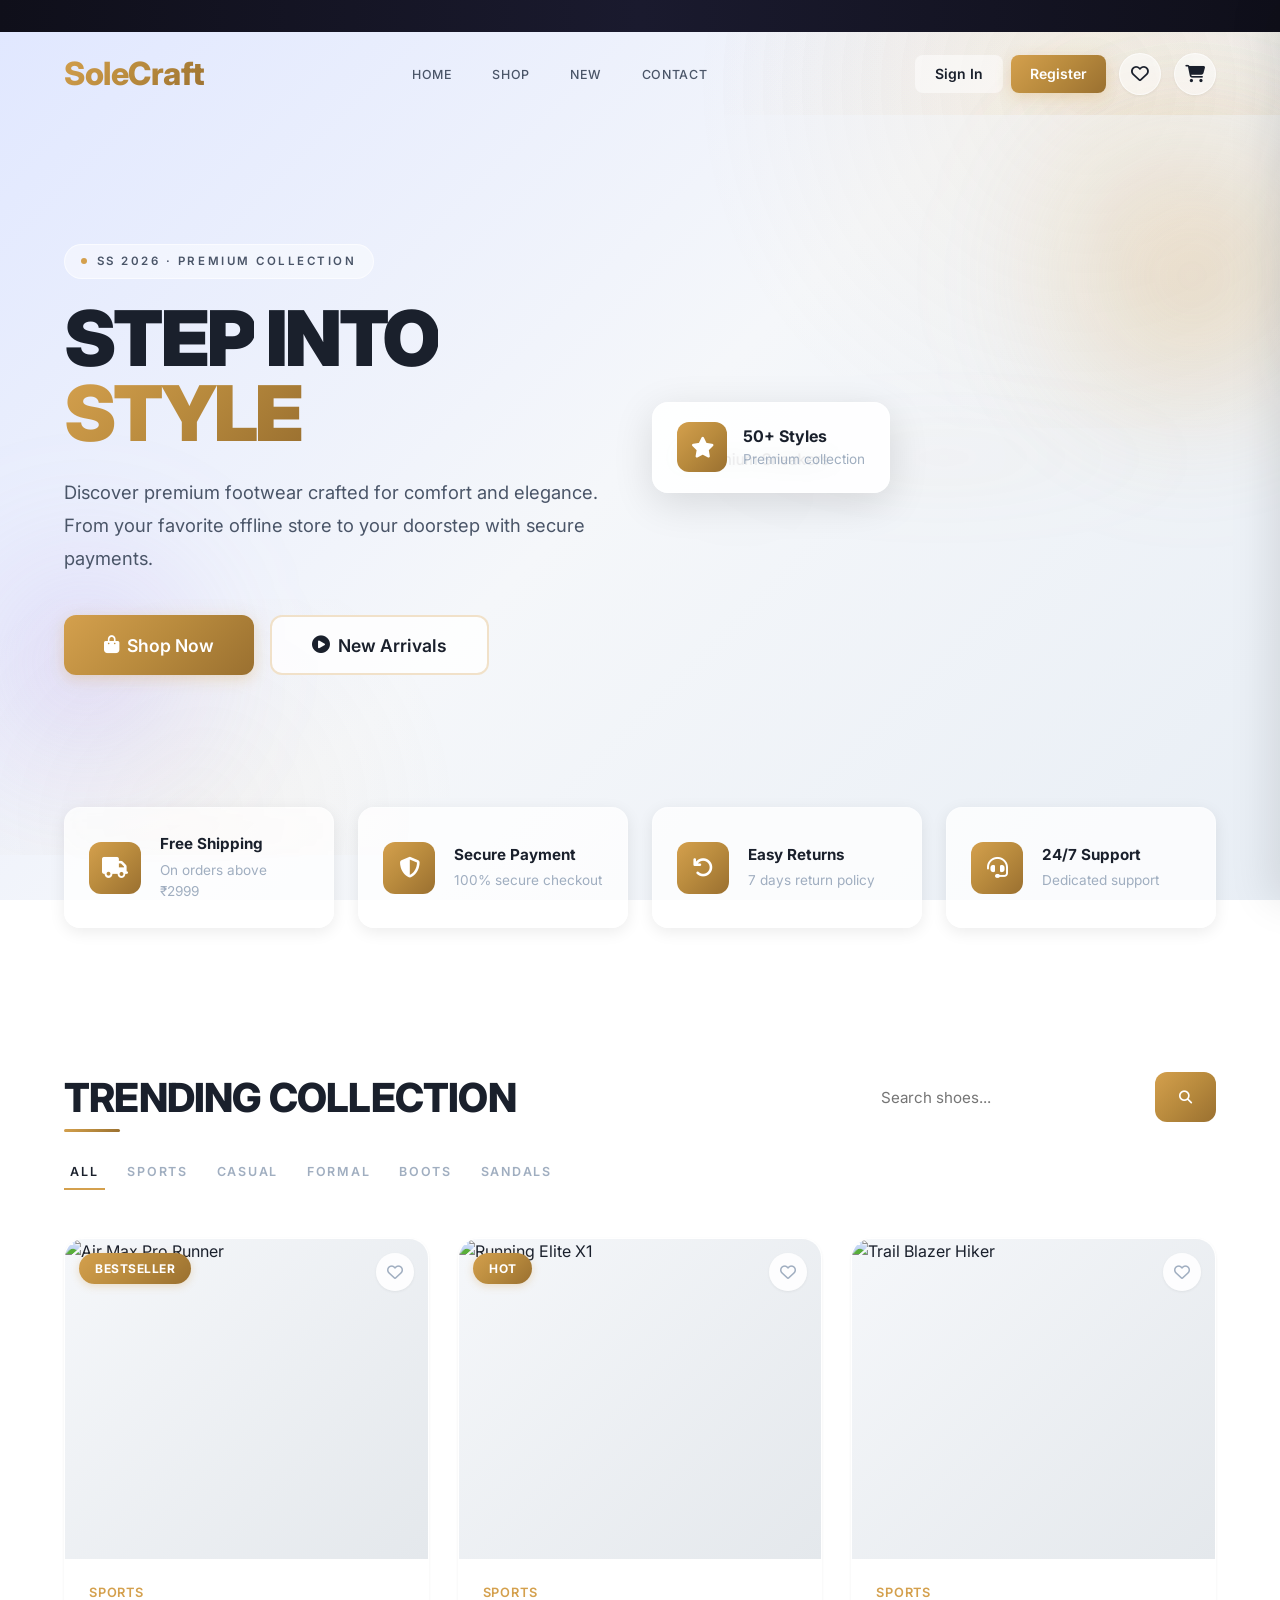
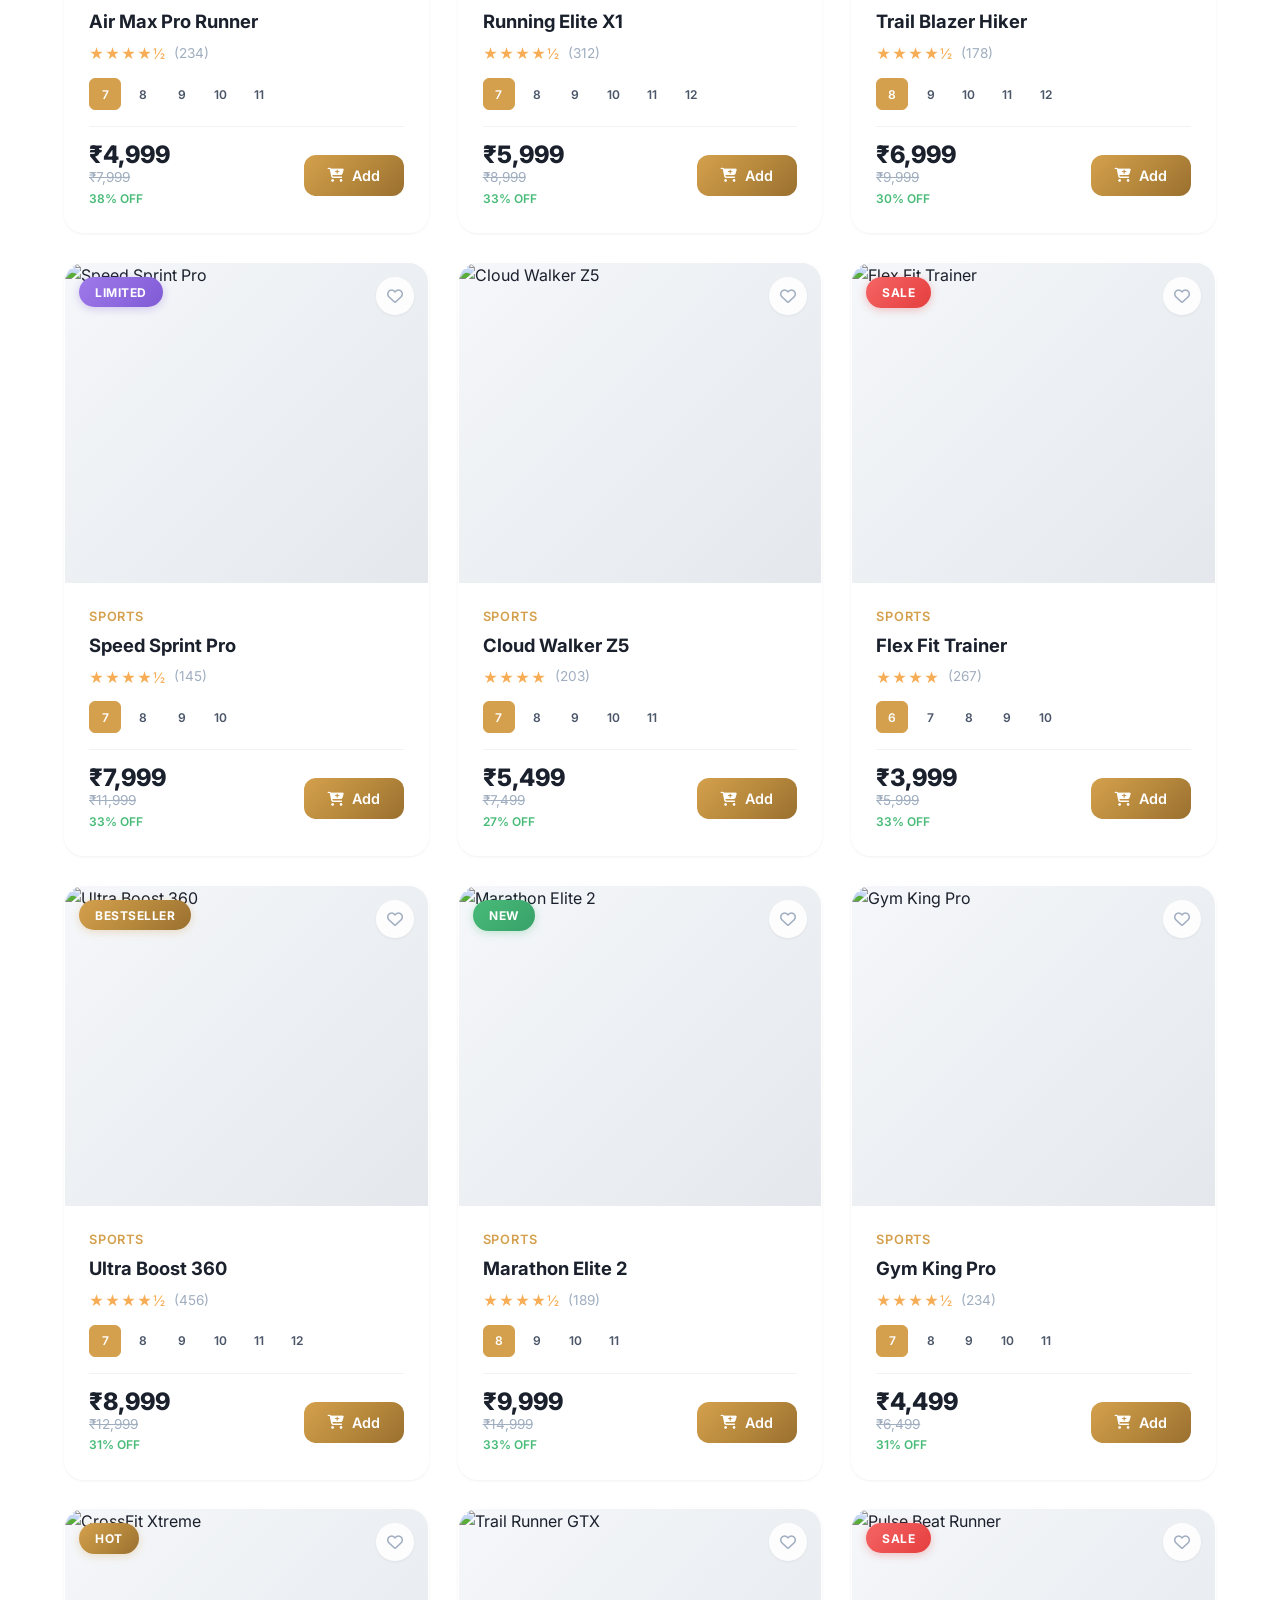
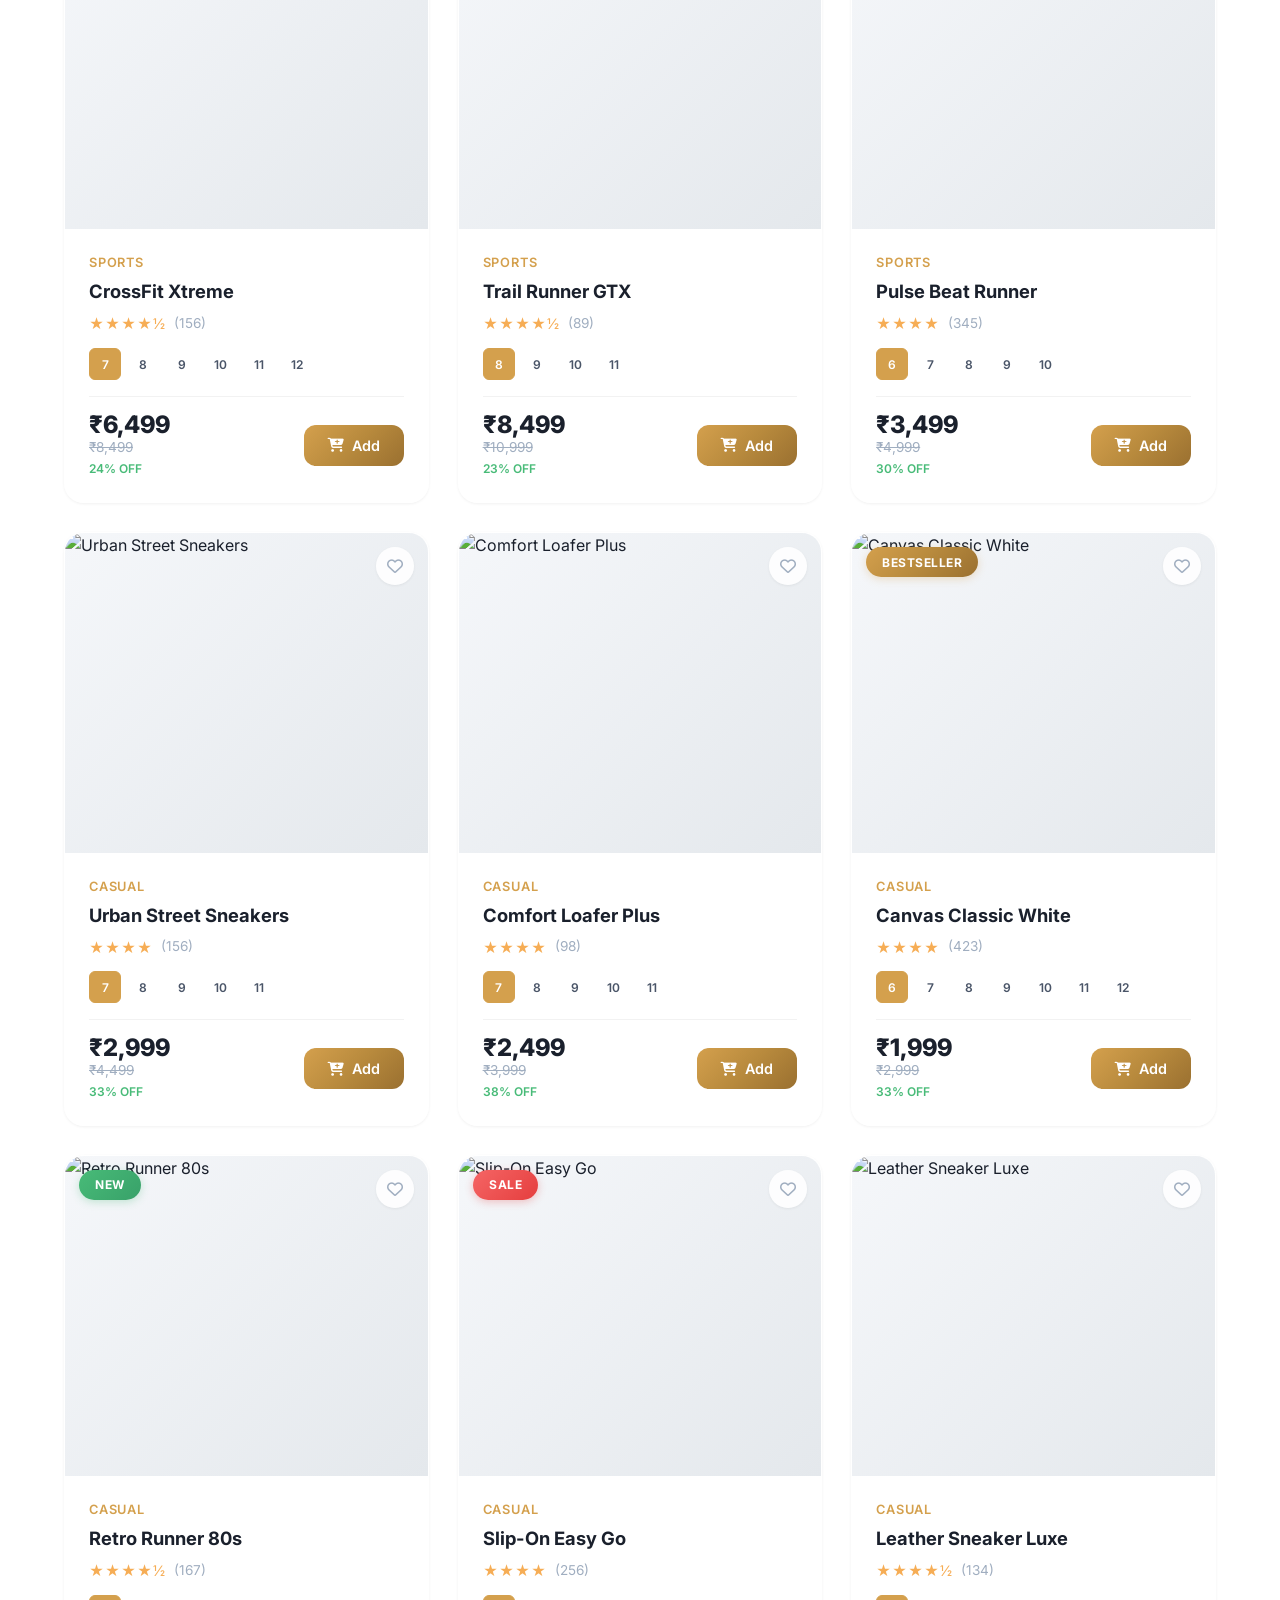
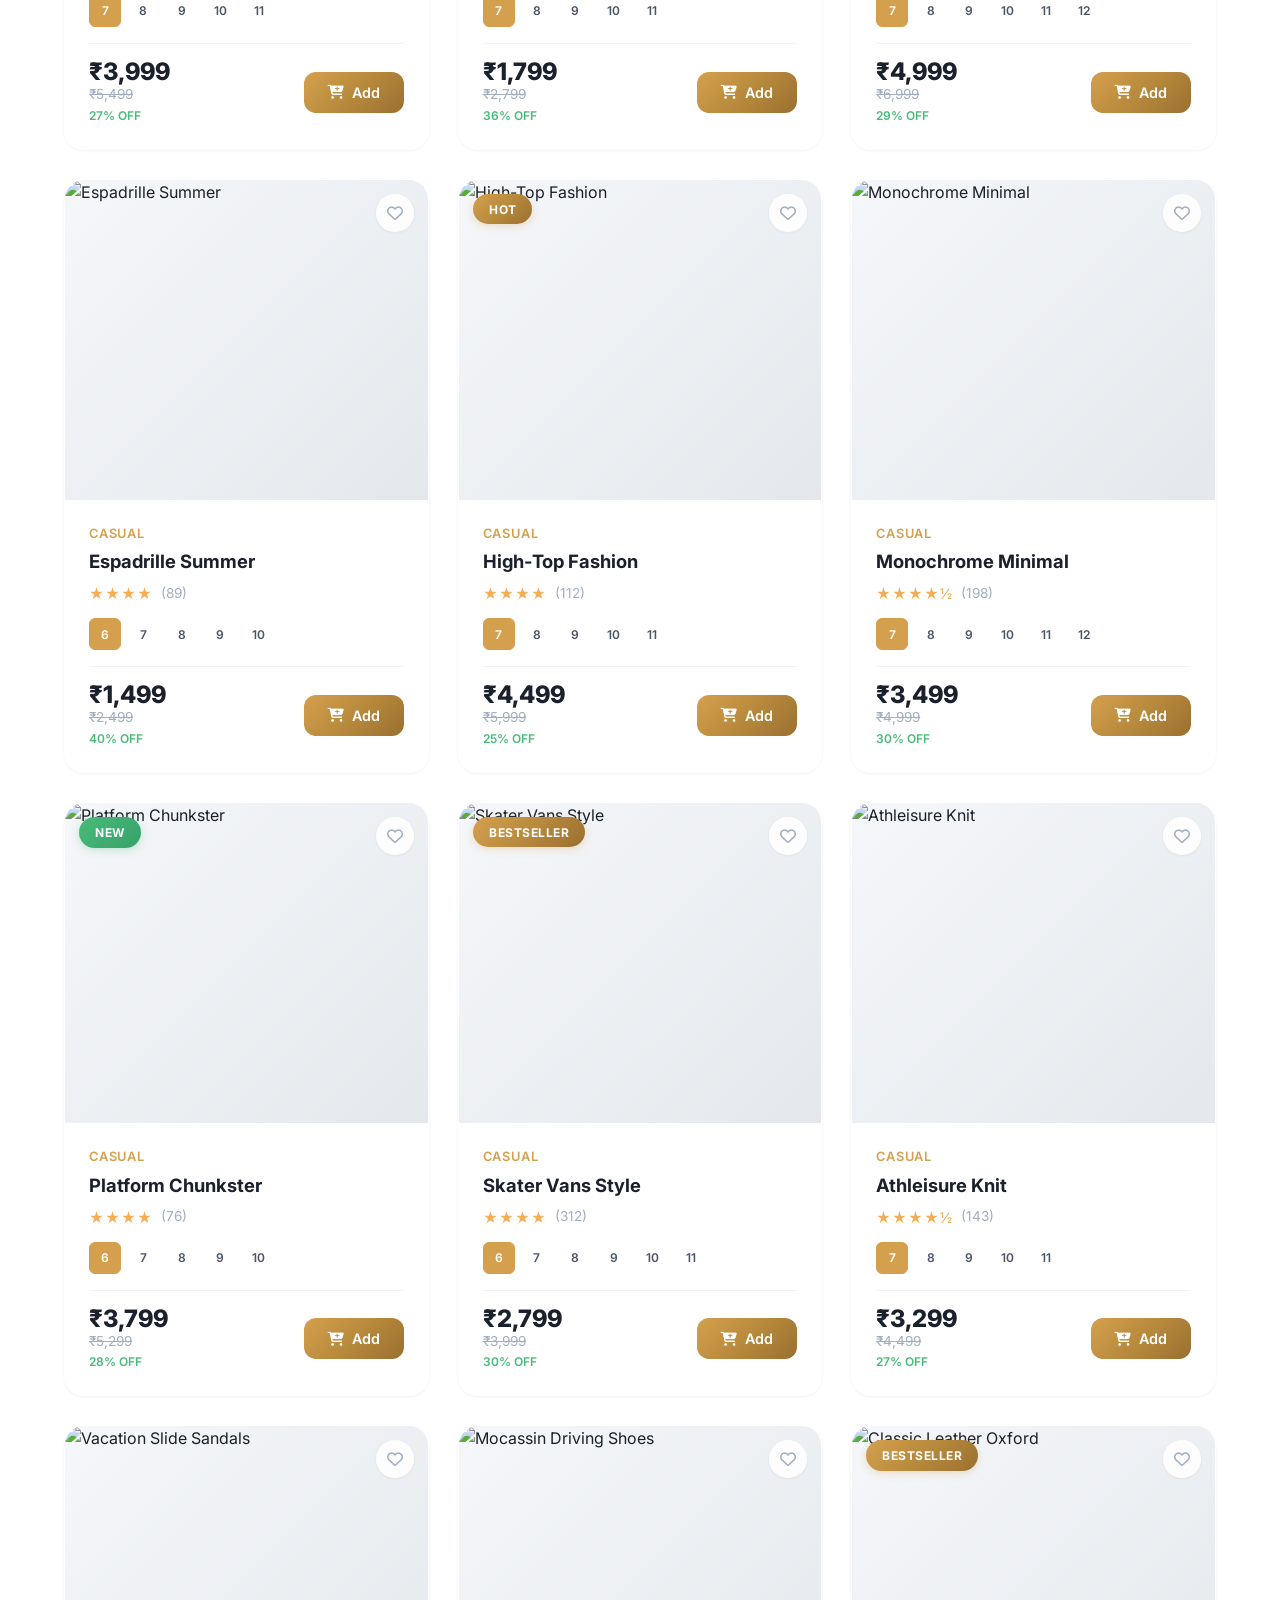
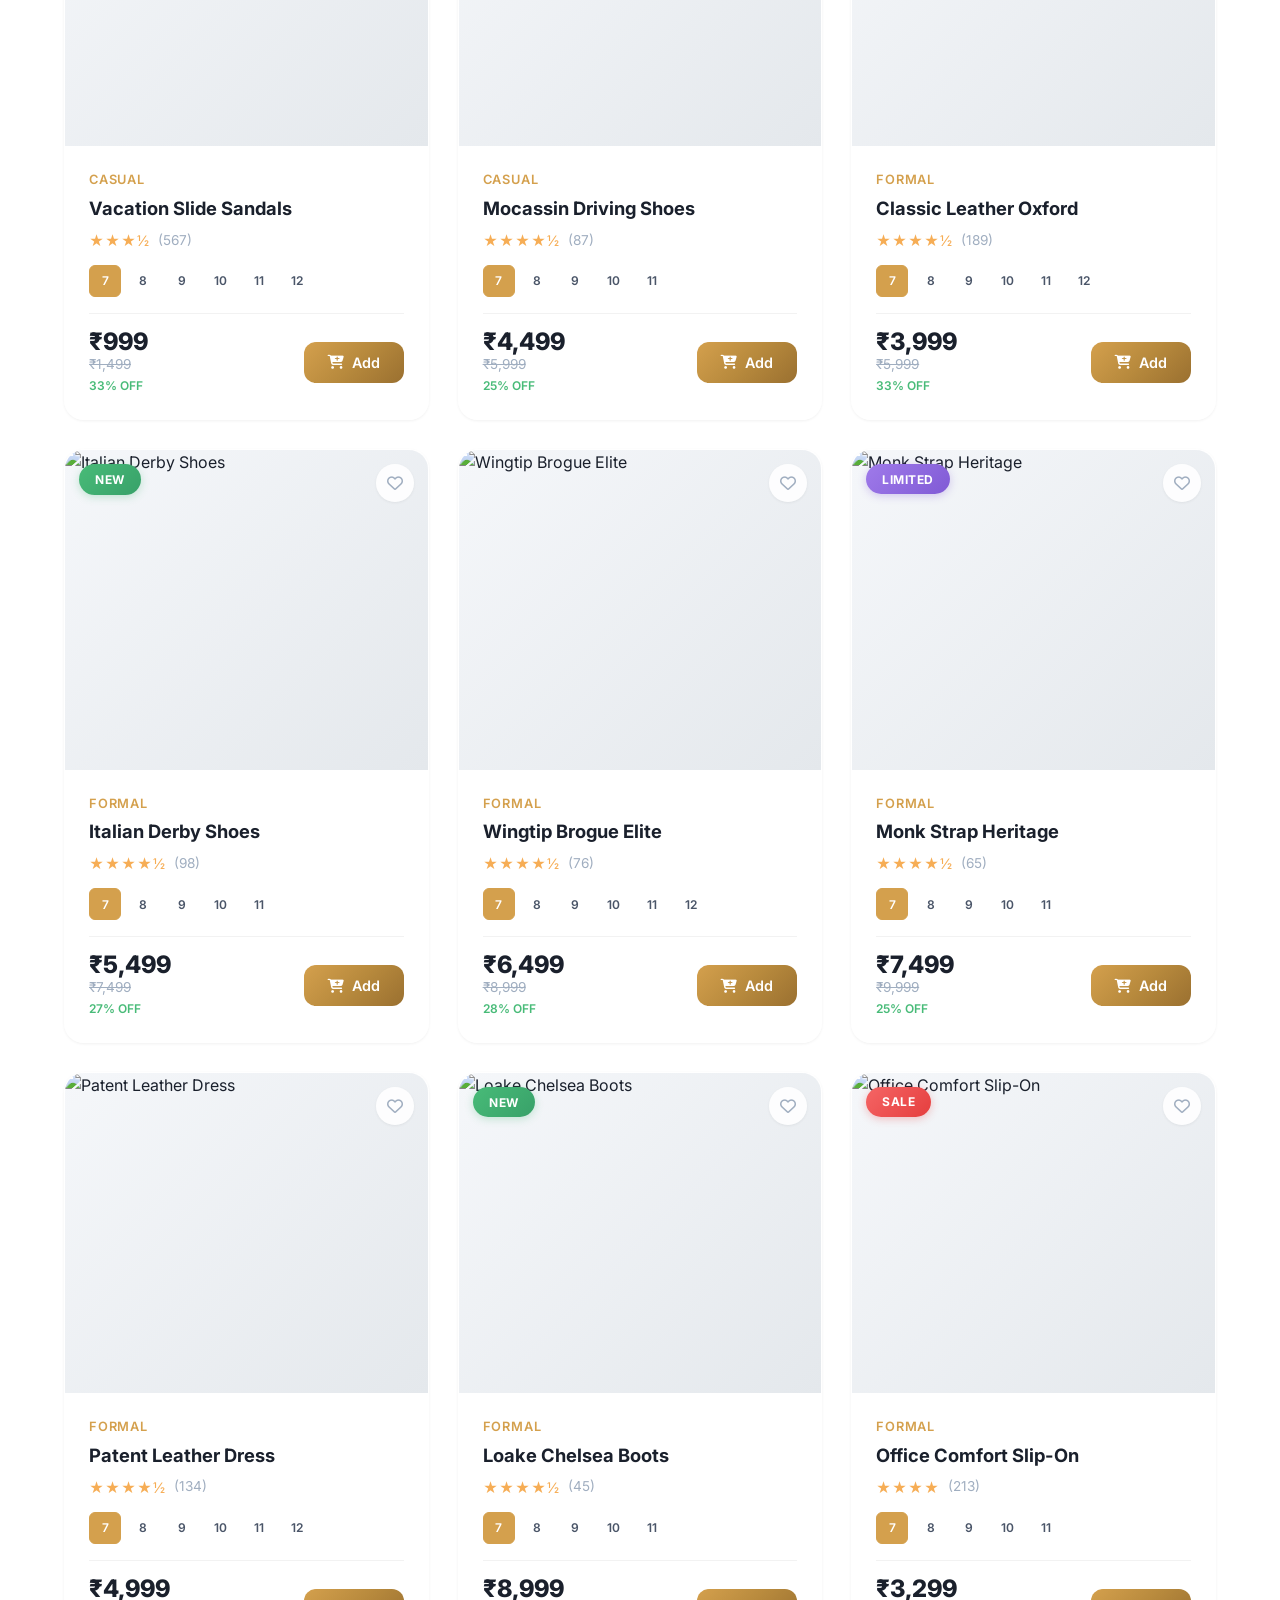
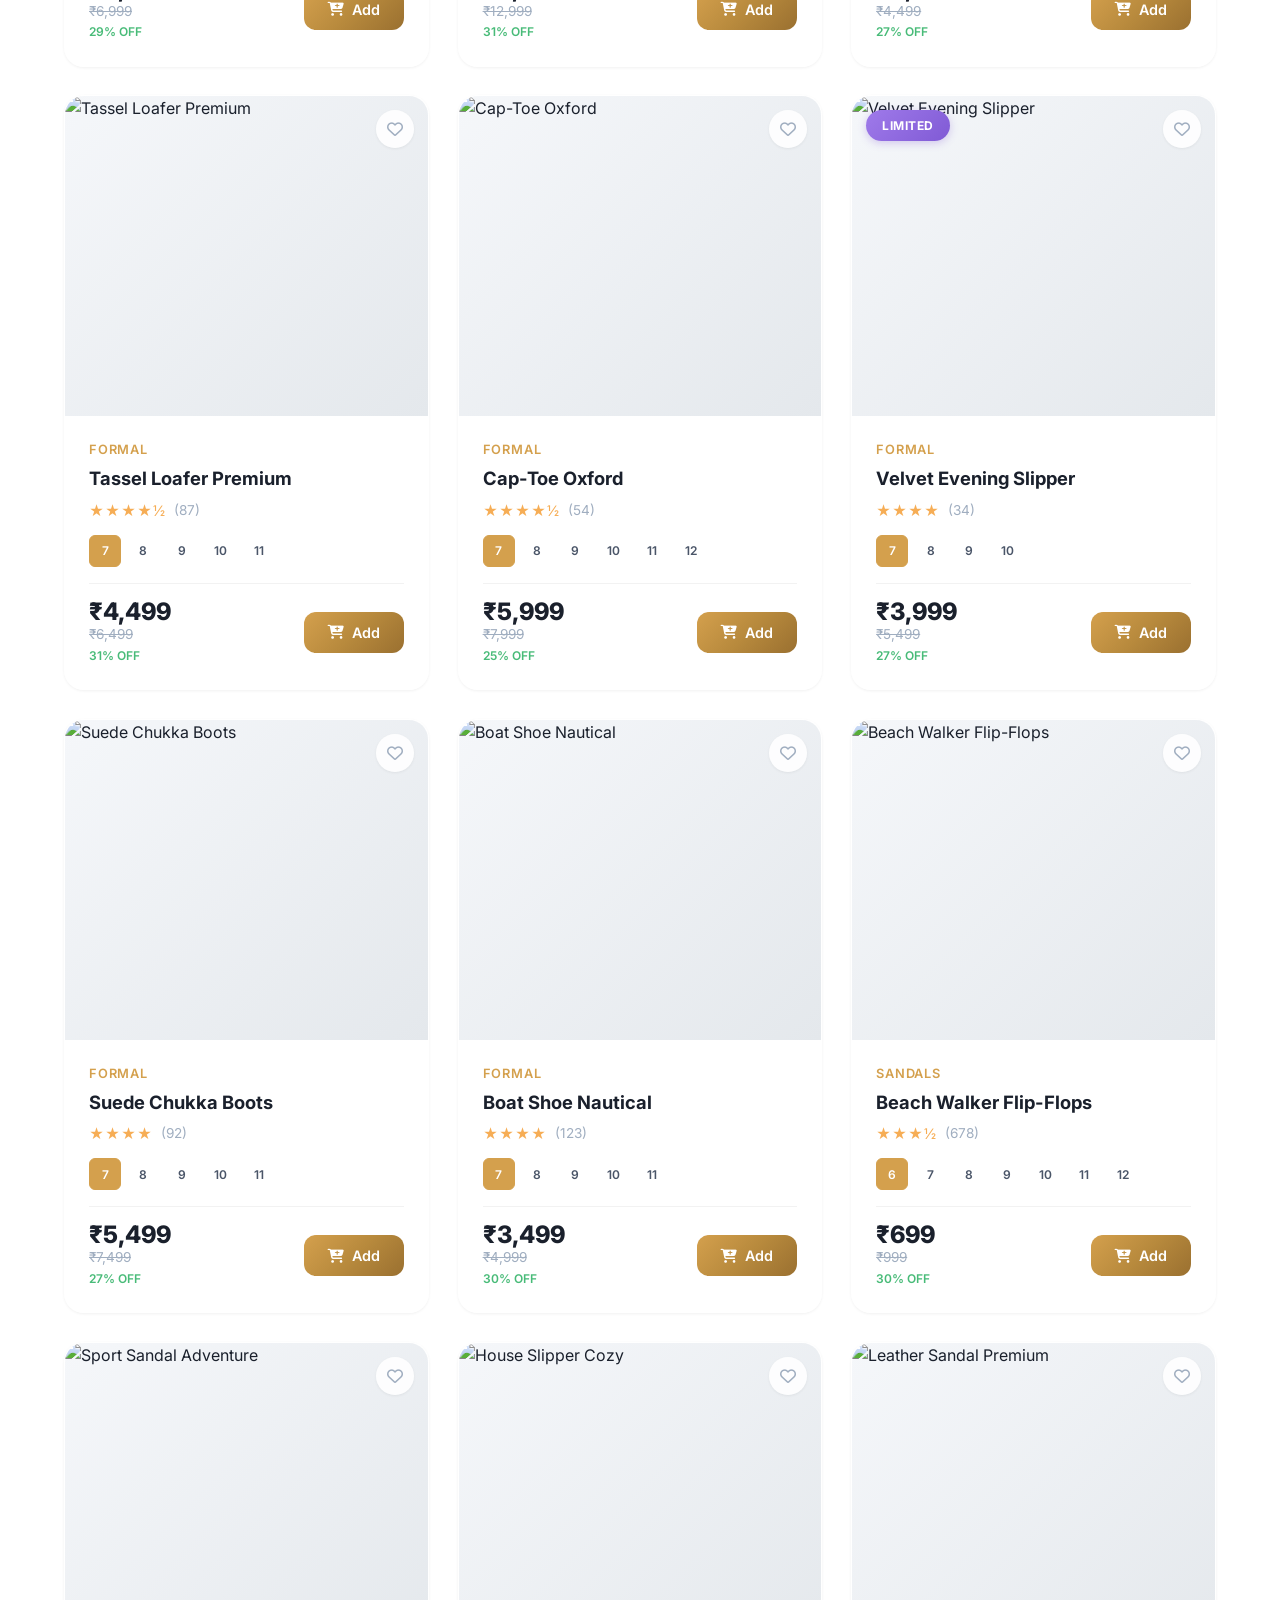
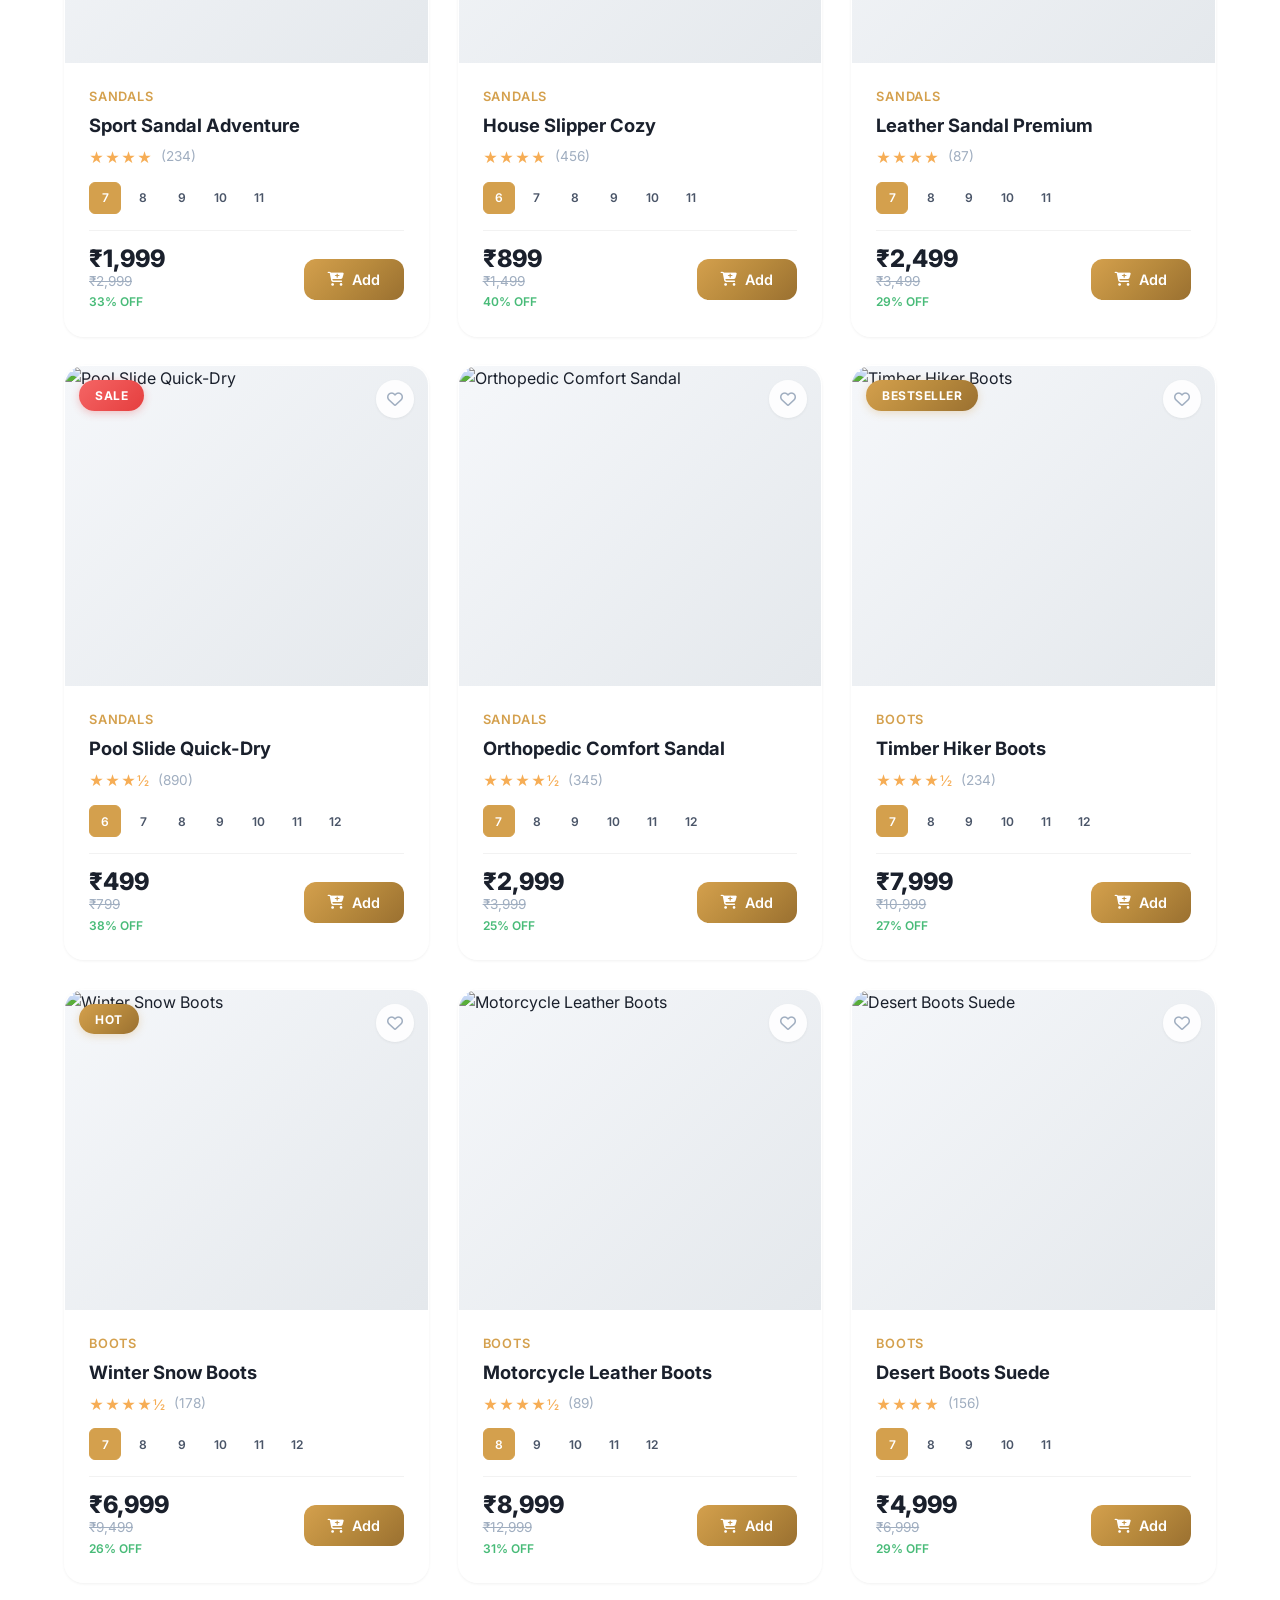
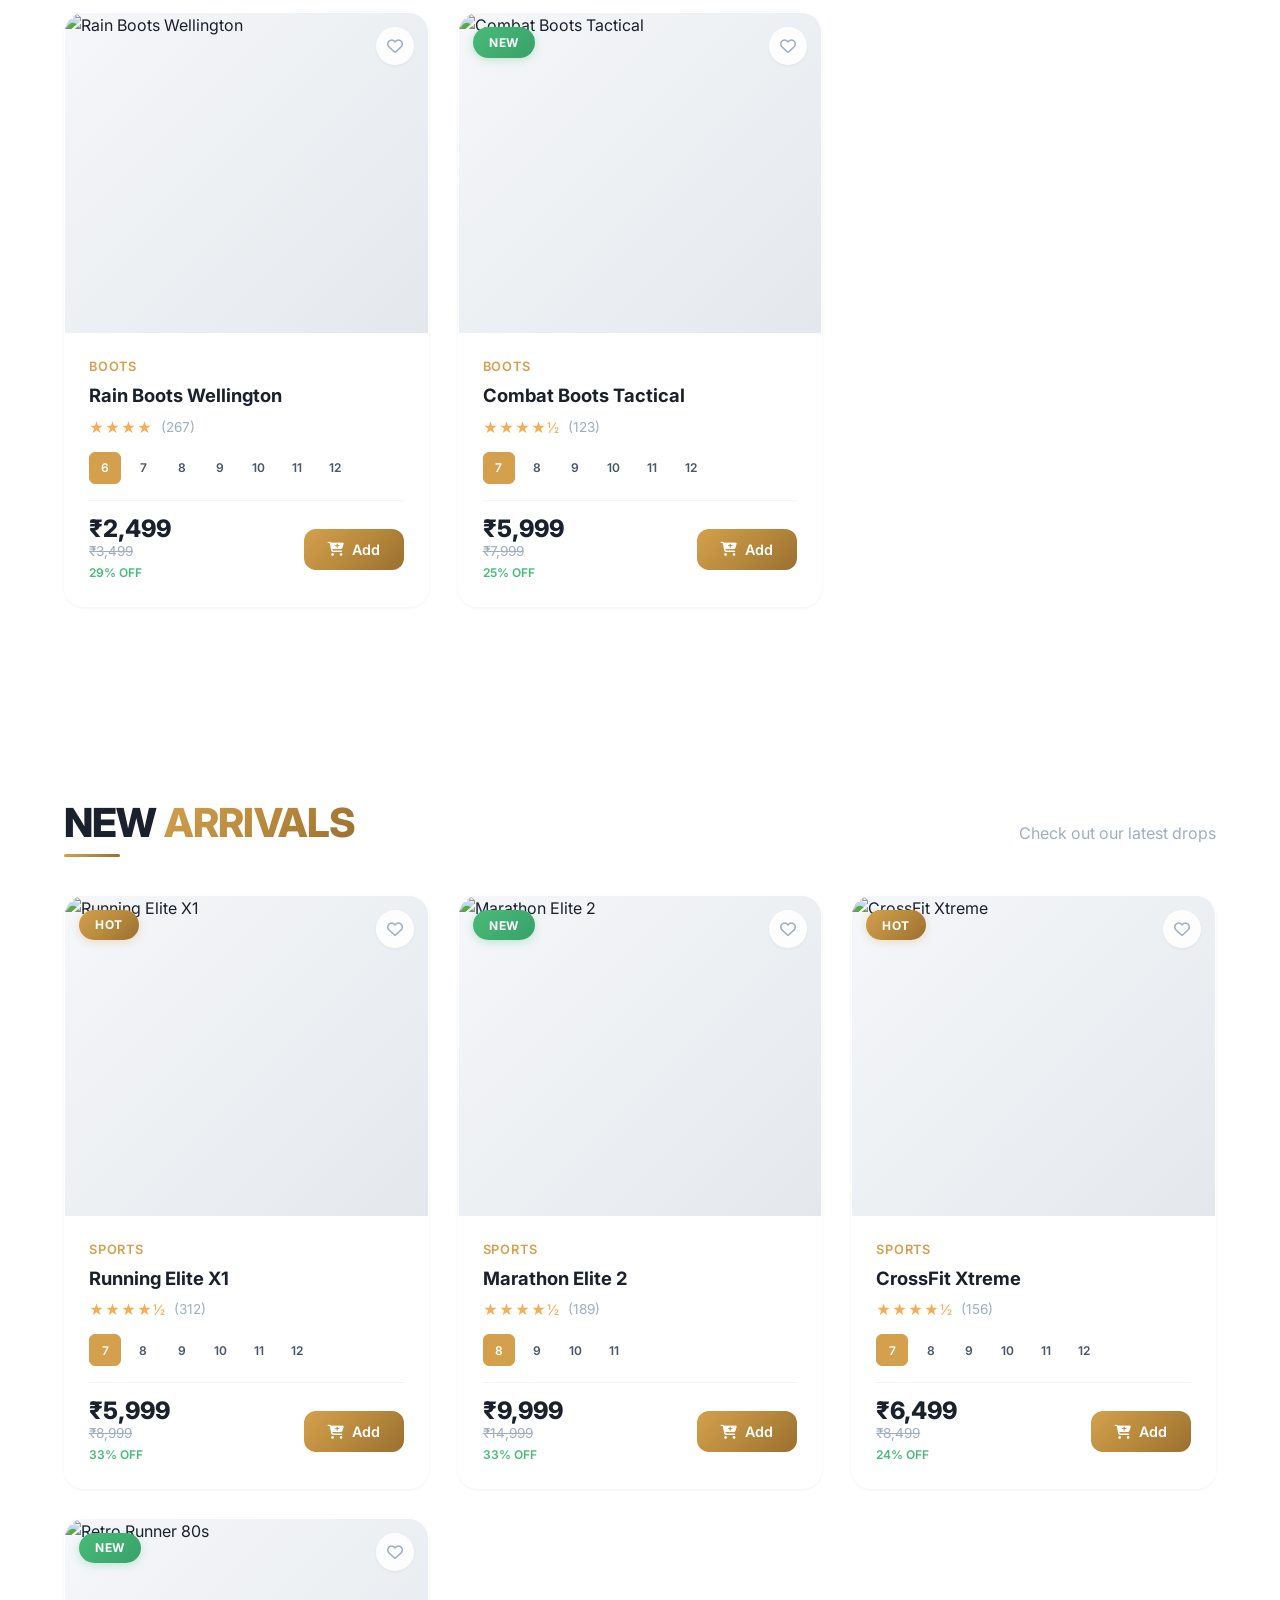
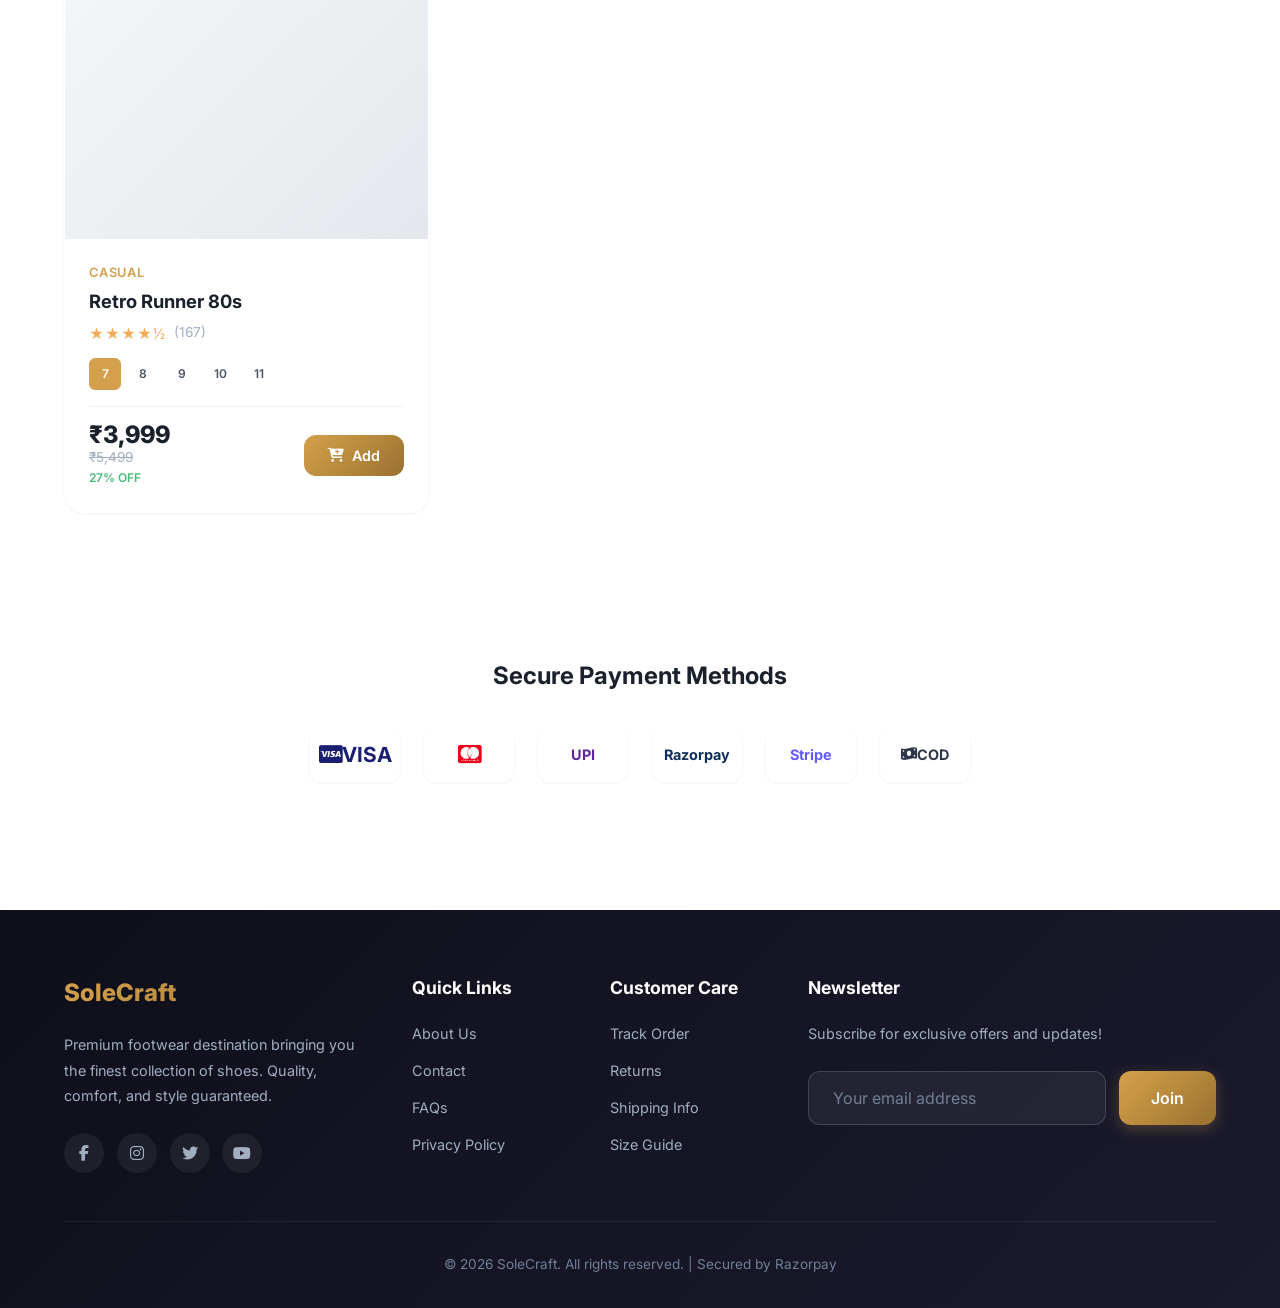
==== index.html @ 9da7dba4 "first commit" ====
<!DOCTYPE html>
<html lang="en">
<head>
  <meta charset="UTF-8" />
  <meta name="viewport" content="width=device-width, initial-scale=1.0"/>
  <title>SoleCraft | Premium Footwear - Step Into Style</title>
  <meta name="description" content="Premium footwear destination. 50+ styles of sports shoes, casual sneakers, formal shoes, boots &amp; sandals. Secure checkout with Razorpay."/>
  <meta name="keywords" content="shoes, footwear, sneakers, sports shoes, formal shoes, boots, online shoe store"/>

  <!-- Fonts -->
  <link rel="preconnect" href="https://fonts.googleapis.com">
  <link rel="preconnect" href="https://fonts.gstatic.com" crossorigin>
  <link href="https://fonts.googleapis.com/css2?family=Inter:wght@300;400;500;600;700;800;900&display=swap" rel="stylesheet">

  <!-- Icons & Payment -->
  <link rel="stylesheet" href="https://cdnjs.cloudflare.com/ajax/libs/font-awesome/6.5.0/css/all.min.css">
  <script src="https://checkout.razorpay.com/v1/checkout.js"></script>

  <!-- Styles -->
  <link rel="stylesheet" href="css/style.css">

  <style>
    /* Tiny inline overrides for the index page */
    .mobile-menu-btn { display: none; }
    @media (max-width: 768px) {
      .mobile-menu-btn { display: flex; }
    }
    .hero-content h1 .highlight { display: inline; }
    nav { position: fixed; top: 0; width: 100%; z-index: 1000; padding: 1rem 5%; transition: all 0.25s ease; }
    nav.scrolled { background: rgba(255,255,255,0.88); backdrop-filter: blur(20px); box-shadow: 0 4px 30px rgba(0,0,0,0.08); }
    #profilePage { display: none; }
    .auth-tabs { display: flex; gap: 0; margin-bottom: 2rem; border-bottom: 2px solid var(--glass-border); }
    .auth-tab { flex: 1; padding: 0.8rem 1rem; text-align: center; font-weight: 600; cursor: pointer; border: none; background: none; color: var(--text-muted); border-bottom: 2px solid transparent; margin-bottom: -2px; transition: all 0.2s; font-size: 0.95rem; }
    .auth-tab.active { color: var(--primary); border-bottom-color: var(--primary); }
    .auth-tab:hover { color: var(--primary); }
  </style>
</head>
<body class="has-announce">

  <!-- Announcement Bar -->
  <div class="announce-bar">
    <div class="announce-track">
      <span><i class="fas fa-star"></i> New Season Collection — Premium Footwear</span>
      <span><i class="fas fa-truck"></i> Free Shipping on orders above ₹2999</span>
      <span><i class="fas fa-shield-alt"></i> 100% Secure Checkout · Easy Returns</span>
      <span><i class="fas fa-tag"></i> Up to 40% Off — Limited Time Offer</span>
      <span><i class="fas fa-star"></i> New Season Collection — Premium Footwear</span>
      <span><i class="fas fa-truck"></i> Free Shipping on orders above ₹2999</span>
      <span><i class="fas fa-shield-alt"></i> 100% Secure Checkout · Easy Returns</span>
      <span><i class="fas fa-tag"></i> Up to 40% Off — Limited Time Offer</span>
    </div>
  </div>

  <!-- ============================================
       NAVIGATION
       ============================================ -->
  <nav id="navbar">
    <div class="nav-container">
      <a href="#" class="logo">SoleCraft</a>

      <ul class="nav-links">
        <li><a href="#home">Home</a></li>
        <li><a href="#products">Shop</a></li>
        <li><a href="#newArrivals">New</a></li>
        <li><a href="#contact">Contact</a></li>
      </ul>

      <div class="nav-icons">
        <!-- Auth buttons (shown when logged out) -->
        <div id="authContainer" style="display:flex;gap:0.5rem;">
          <button class="btn btn-sm btn-ghost" onclick="App.openAuthModal('login')">Sign In</button>
          <button class="btn btn-sm btn-primary" onclick="App.openAuthModal('register')">Register</button>
        </div>

        <!-- User menu (shown when logged in) -->
        <div id="userMenu" style="display:none;position:relative;">
          <button class="nav-user-btn" onclick="App.toggleProfileDropdown()">
            <span class="avatar" id="avatarLetter">U</span>
            <span id="dropUserName" style="max-width:100px;overflow:hidden;text-overflow:ellipsis;white-space:nowrap;">User</span>
          </button>

          <div class="profile-dropdown" id="profileDropdown">
            <div class="profile-dropdown-header">
              <div class="avatar-lg" id="dropAvatarLetter">U</div>
              <div class="user-info">
                <h4 id="dropUserNameHeader">User</h4>
                <p id="dropUserEmail">user@email.com</p>
              </div>
            </div>
            <button class="dropdown-item" onclick="App.openProfile()">
              <i class="fas fa-user"></i> My Profile
            </button>
            <button class="dropdown-item" id="adminPanelLink" style="display:none;" onclick="window.location.href='admin.html'">
              <i class="fas fa-shield-alt"></i> Admin Panel
            </button>
            <button class="dropdown-item" onclick="App.toggleWishlist()">
              <i class="fas fa-heart"></i> Wishlist <span id="wishlistCount" style="margin-left:auto;background:var(--danger);color:white;padding:0.1rem 0.5rem;border-radius:50px;font-size:0.75rem;">0</span>
            </button>
            <hr style="border:none;border-top:1px solid rgba(0,0,0,0.06);margin:0.3rem 0;">
            <button class="dropdown-item danger" onclick="App.handleLogout()">
              <i class="fas fa-sign-out-alt"></i> Sign Out
            </button>
          </div>
        </div>

        <button class="icon-btn" onclick="App.toggleWishlist()" aria-label="Wishlist">
          <i class="far fa-heart"></i>
          <span class="badge" id="wishlistCountBadge" style="display:none">0</span>
        </button>
        <button class="icon-btn" onclick="App.toggleCart()" aria-label="Cart">
          <i class="fas fa-shopping-cart"></i>
          <span class="badge" id="cartCount">0</span>
        </button>

        <button class="mobile-menu-btn" aria-label="Menu">
          <i class="fas fa-bars"></i>
        </button>
      </div>
    </div>
  </nav>

  <!-- ============================================
       MAIN CONTENT
       ============================================ -->
  <div id="mainContent">

  <!-- ============================================
       HERO SECTION
       ============================================ -->
  <section class="hero" id="home">
    <!-- decorative blobs -->
    <div class="hero-blob b1"></div>
    <div class="hero-blob b2"></div>

    <div class="hero-container">
      <div class="hero-content">
        <div class="hero-eyebrow">
          <span class="dot"></span>
          SS 2026 · Premium Collection
        </div>
        <h1>
          <span class="word"><span>Step </span></span>
          <span class="word"><span>Into </span></span>
          <span class="word" style="--d:.18s"><span class="highlight">Style</span></span>
        </h1>
        <p>Discover premium footwear crafted for comfort and elegance. From your favorite offline store to your doorstep with secure payments.</p>
        <div class="hero-buttons">
          <button class="btn btn-primary btn-lg" onclick="document.getElementById('products').scrollIntoView({behavior:'smooth'})">
            <i class="fas fa-shopping-bag"></i> Shop Now
          </button>
          <button class="btn btn-secondary btn-lg" onclick="document.getElementById('newArrivals').scrollIntoView({behavior:'smooth'})">
            <i class="fas fa-play-circle"></i> New Arrivals
          </button>
        </div>
      </div>
      <div class="hero-image-wrapper">
        <img src="https://images.unsplash.com/photo-1549298916-b41d501d3772?w=700&h=500&fit=crop" alt="Premium Sneakers" loading="eager">
        <div class="hero-badge">
          <div class="hero-badge-icon"><i class="fas fa-star"></i></div>
          <div class="hero-badge-text">
            <h4>50+ Styles</h4>
            <p>Premium collection</p>
          </div>
        </div>
      </div>
    </div>
  </section>

  <!-- Features Bar -->
  <div class="features-bar" data-reveal-stagger>
    <div class="feature-card">
      <div class="feature-icon"><i class="fas fa-truck"></i></div>
      <div class="feature-text">
        <h4>Free Shipping</h4>
        <p>On orders above ₹2999</p>
      </div>
    </div>
    <div class="feature-card">
      <div class="feature-icon"><i class="fas fa-shield-alt"></i></div>
      <div class="feature-text">
        <h4>Secure Payment</h4>
        <p>100% secure checkout</p>
      </div>
    </div>
    <div class="feature-card">
      <div class="feature-icon"><i class="fas fa-undo"></i></div>
      <div class="feature-text">
        <h4>Easy Returns</h4>
        <p>7 days return policy</p>
      </div>
    </div>
    <div class="feature-card">
      <div class="feature-icon"><i class="fas fa-headset"></i></div>
      <div class="feature-text">
        <h4>24/7 Support</h4>
        <p>Dedicated support</p>
      </div>
    </div>
  </div>

  <!-- Products Section -->
  <section class="section" id="products">
    <div class="section-header" data-reveal>
      <h2 class="section-title">Trending Collection</h2>
      <div style="display:flex;flex-wrap:wrap;gap:1rem;align-items:center;">
        <div class="search-bar" style="margin-bottom:0;">
          <input type="text" id="searchInput" placeholder="Search shoes..." onkeyup="if(event.key==='Enter')App.searchProducts()">
          <button onclick="App.searchProducts()"><i class="fas fa-search"></i></button>
        </div>
      </div>
      <div class="filter-tabs">
        <button class="filter-tab active" data-filter="all" onclick="App.filterProducts('all', this)">All</button>
        <button class="filter-tab" data-filter="sports" onclick="App.filterProducts('sports', this)">Sports</button>
        <button class="filter-tab" data-filter="casual" onclick="App.filterProducts('casual', this)">Casual</button>
        <button class="filter-tab" data-filter="formal" onclick="App.filterProducts('formal', this)">Formal</button>
        <button class="filter-tab" data-filter="boots" onclick="App.filterProducts('boots', this)">Boots</button>
        <button class="filter-tab" data-filter="sandals" onclick="App.filterProducts('sandals', this)">Sandals</button>
      </div>
    </div>
    
    <div class="products-grid" id="productsGrid" data-reveal-stagger>
  </section>

  <!-- New Arrivals Section -->
  <section class="section" id="newArrivals">
    <div class="section-header" data-reveal>
      <h2 class="section-title">New <span>Arrivals</span></h2>
      <p class="section-subtitle">Check out our latest drops</p>
    </div>
    <div class="products-grid" id="newArrivalsGrid" data-reveal-stagger></div>
  </section>

  <!-- Payment Section -->
  <div class="payment-section">
    <div class="payment-container">
      <h3>Secure Payment Methods</h3>
      <div class="payment-methods">
        <div class="payment-icon" style="color: #1A1F71; font-size: 1.3rem;"><i class="fab fa-cc-visa"></i> VISA</div>
        <div class="payment-icon" style="color: #EB001B; font-size: 1.3rem;"><i class="fab fa-cc-mastercard"></i></div>
        <div class="payment-icon" style="color: #5F259F;">UPI</div>
        <div class="payment-icon" style="color: #0C2F5B;">Razorpay</div>
        <div class="payment-icon" style="color: #635BFF;">Stripe</div>
        <div class="payment-icon" style="color: #2D3748;"><i class="fas fa-money-bill-wave"></i> COD</div>
      </div>
    </div>
  </div>

  </div><!-- /mainContent -->

  <!-- Auth Modal -->
  <div class="auth-overlay" id="authOverlay">
    <div class="auth-modal">
      <button class="close-btn" onclick="App.closeAuthModal()"><i class="fas fa-times"></i></button>

      <!-- Tabs -->
      <div class="auth-tabs">
        <button class="auth-tab active" id="loginTab" onclick="App.switchAuthTab('login')">Sign In</button>
        <button class="auth-tab" id="registerTab" onclick="App.switchAuthTab('register')">Register</button>
      </div>

      <!-- Login Form -->
      <div id="loginForm">
        <h2>Welcome Back</h2>
        <p class="auth-subtitle">Sign in to your account to continue shopping</p>
        <form onsubmit="event.preventDefault(); App.handleLogin();">
          <div class="form-group">
            <label>Email</label>
            <input type="email" id="loginEmail" placeholder="your@email.com" required>
          </div>
          <div class="form-group">
            <label>Password</label>
            <input type="password" id="loginPassword" placeholder="Enter your password" required>
          </div>
          <div id="loginError" class="form-error"></div>
          <button type="submit" class="btn btn-primary" style="width:100%;">Sign In</button>
        </form>
        <div class="auth-toggle">
          Don't have an account? <a onclick="App.switchAuthTab('register')">Register here</a>
        </div>
      </div>

      <!-- Register Form -->
      <div id="registerForm" style="display:none;">
        <h2>Create Account</h2>
        <p class="auth-subtitle">Join SoleCraft for exclusive offers and faster checkout</p>
        <form onsubmit="event.preventDefault(); App.handleRegister();">
          <div class="form-group">
            <label>Full Name</label>
            <input type="text" id="regName" placeholder="John Doe" required>
          </div>
          <div class="form-group">
            <label>Email</label>
            <input type="email" id="regEmail" placeholder="your@email.com" required>
          </div>
          <div class="form-group">
            <label>Phone (optional)</label>
            <input type="tel" id="regPhone" placeholder="+91 9876543210">
          </div>
          <div class="form-group">
            <label>Password</label>
            <input type="password" id="regPassword" placeholder="Min 6 characters" required>
          </div>
          <div class="form-group">
            <label>Confirm Password</label>
            <input type="password" id="regConfirmPassword" placeholder="Repeat password" required>
          </div>
          <div id="registerError" class="form-error"></div>
          <button type="submit" class="btn btn-primary" style="width:100%;">Create Account</button>
        </form>
        <div class="auth-toggle">
          Already have an account? <a onclick="App.switchAuthTab('login')">Sign in</a>
        </div>
      </div>
    </div>
  </div>

  <!-- Cart Sidebar -->
  <div class="cart-overlay" id="cartOverlay" onclick="App.toggleCart()"></div>
  <div class="cart-sidebar" id="cartSidebar">
    <div class="cart-header">
      <h2><i class="fas fa-shopping-cart"></i> Your Cart</h2>
      <button class="close-btn" onclick="App.toggleCart()"><i class="fas fa-times"></i></button>
    </div>
    <div class="cart-items" id="cartItems"></div>
    <div class="cart-footer">
      <div class="cart-summary">
        <div class="summary-row">
          <span>Subtotal</span>
          <span id="subtotal">₹0</span>
        </div>
        <div class="summary-row">
          <span>Shipping</span>
          <span style="color: #48bb78; font-weight: 600;">FREE</span>
        </div>
        <div class="summary-row">
          <span>GST (18%)</span>
          <span id="gst">₹0</span>
        </div>
        <div class="summary-row total">
          <span>Total</span>
          <span id="total">₹0</span>
        </div>
      </div>
      <button class="checkout-btn" id="checkoutBtn" onclick="App.checkout()">
        <i class="fas fa-lock"></i> Proceed to Checkout
      </button>
    </div>
  </div>

  <!-- Back to Top -->
  <button class="back-to-top" id="backToTop" aria-label="Back to top">
    <i class="fas fa-arrow-up"></i>
  </button>

  <!-- Profile Page -->
  <section class="profile-page" id="profilePage"></section>

  <!-- Toast Container -->
  <div class="toast-container" id="toastContainer"></div>

  <!-- Footer -->
  <footer class="footer" id="contact">
    <div class="footer-content">
      <div class="footer-section">
        <div class="footer-brand">SoleCraft</div>
        <p>Premium footwear destination bringing you the finest collection of shoes. Quality, comfort, and style guaranteed.</p>
        <div class="social-links">
          <a href="#"><i class="fab fa-facebook-f"></i></a>
          <a href="#"><i class="fab fa-instagram"></i></a>
          <a href="#"><i class="fab fa-twitter"></i></a>
          <a href="#"><i class="fab fa-youtube"></i></a>
        </div>
      </div>
      <div class="footer-section">
        <h4>Quick Links</h4>
        <ul>
          <li><a href="#">About Us</a></li>
          <li><a href="#">Contact</a></li>
          <li><a href="#">FAQs</a></li>
          <li><a href="#">Privacy Policy</a></li>
        </ul>
      </div>
      <div class="footer-section">
        <h4>Customer Care</h4>
        <ul>
          <li><a href="#">Track Order</a></li>
          <li><a href="#">Returns</a></li>
          <li><a href="#">Shipping Info</a></li>
          <li><a href="#">Size Guide</a></li>
        </ul>
      </div>
      <div class="footer-section">
        <h4>Newsletter</h4>
        <p>Subscribe for exclusive offers and updates!</p>
        <div class="newsletter-form">
          <input type="email" id="newsletterEmail" placeholder="Your email address">
          <button class="btn btn-primary" onclick="App.subscribeNewsletter()">Join</button>
        </div>
      </div>
    </div>
    <div class="footer-bottom">
      <p>&copy; 2026 SoleCraft. All rights reserved. | Secured by Razorpay</p>
    </div>
  </footer>

  <!-- ============================================
       SCRIPTS
       ============================================ -->
  <script src="js/data.js"></script>
  <script src="js/auth.js"></script>
  <script src="js/app.js"></script>
</body>
</html>
---- css/style.css ----
/* ============================================
   SOLECRAFT - Premium Footwear E-Commerce
   Glassmorphism + Professional Design System
   ============================================ */

/* --- CSS Variables / Design Tokens --- */
:root {
  /* Primary Colors - Luxury Gold */
  --primary: #d4a04d;
  --primary-light: #e8c46a;
  --primary-dark: #b88a3d;
  --primary-gradient: linear-gradient(135deg, #d4a04d 0%, #b88a3d 50%, #9a7030 100%);

  /* Dark Theme */
  --dark: #0f0f1a;
  --dark-2: #1a1a2e;
  --dark-3: #16213e;

  /* Light Theme */
  --light: #f8f9fa;
  --light-2: #eef1f5;
  --light-3: #e2e8f0;

  /* Glassmorphism */
  --glass-bg: rgba(255, 255, 255, 0.08);
  --glass-bg-2: rgba(255, 255, 255, 0.12);
  --glass-border: rgba(255, 255, 255, 0.18);
  --glass-border-2: rgba(255, 255, 255, 0.25);
  --glass-shadow: 0 8px 32px rgba(0, 0, 0, 0.12);
  --glass-shadow-lg: 0 16px 48px rgba(0, 0, 0, 0.18);

  /* Text */
  --text-primary: #1a202c;
  --text-secondary: #4a5568;
  --text-muted: #a0aec0;
  --text-inverse: #ffffff;

  /* Status */
  --success: #48bb78;
  --warning: #ecc94b;
  --danger: #f56565;
  --info: #4299e1;

  /* Shadows */
  --shadow-sm: 0 1px 3px rgba(0, 0, 0, 0.06);
  --shadow-md: 0 4px 16px rgba(0, 0, 0, 0.08);
  --shadow-lg: 0 10px 40px rgba(0, 0, 0, 0.12);
  --shadow-xl: 0 20px 60px rgba(0, 0, 0, 0.15);

  /* Transitions */
  --transition-fast: 0.15s ease;
  --transition-base: 0.25s ease;
  --transition-slow: 0.4s cubic-bezier(0.4, 0, 0.2, 1);

  /* Border Radius */
  --radius-sm: 8px;
  --radius-md: 12px;
  --radius-lg: 16px;
  --radius-xl: 20px;
  --radius-full: 50%;

  /* Z-Index Scale */
  --z-dropdown: 100;
  --z-navbar: 1000;
  --z-modal: 2000;
  --z-toast: 3000;
}

/* --- Reset & Base --- */
*,
*::before,
*::after {
  margin: 0;
  padding: 0;
  box-sizing: border-box;
}

html {
  scroll-behavior: smooth;
  font-size: 16px;
}

body {
  font-family: 'Inter', -apple-system, BlinkMacSystemFont, 'Segoe UI', sans-serif;
  background: linear-gradient(135deg, #e0e7ff 0%, #f5f7fa 50%, #e8eef5 100%);
  background-attachment: fixed;
  min-height: 100vh;
  color: var(--text-primary);
  line-height: 1.6;
  overflow-x: hidden;
  -webkit-font-smoothing: antialiased;
  -moz-osx-font-smoothing: grayscale;
}

img {
  max-width: 100%;
  height: auto;
  display: block;
}

a {
  color: inherit;
  text-decoration: none;
}

button {
  cursor: pointer;
  font-family: inherit;
  border: none;
  outline: none;
}

input,
select,
textarea {
  font-family: inherit;
  outline: none;
}

ul {
  list-style: none;
}

/* --- Utility Classes --- */

.glass {
  background: var(--glass-bg);
  backdrop-filter: blur(12px);
  -webkit-backdrop-filter: blur(12px);
  border: 1px solid var(--glass-border);
  box-shadow: var(--glass-shadow);
}

.glass-card {
  background: rgba(255, 255, 255, 0.65);
  backdrop-filter: blur(16px);
  -webkit-backdrop-filter: blur(16px);
  border: 1px solid rgba(255, 255, 255, 0.35);
  box-shadow: 0 8px 32px rgba(31, 38, 135, 0.06);
}

.glass-card:hover {
  background: rgba(255, 255, 255, 0.8);
  box-shadow: 0 12px 40px rgba(31, 38, 135, 0.1);
}

.glass-dark {
  background: rgba(15, 15, 26, 0.7);
  backdrop-filter: blur(20px);
  border: 1px solid rgba(255, 255, 255, 0.08);
}

.section-padding {
  padding: 5rem 5%;
}

.container {
  max-width: 1400px;
  margin: 0 auto;
  padding: 0 5%;
}

/* --- Buttons --- */

.btn {
  display: inline-flex;
  align-items: center;
  justify-content: center;
  gap: 0.5rem;
  padding: 0.85rem 2rem;
  border-radius: var(--radius-md);
  font-weight: 600;
  font-size: 1rem;
  transition: all var(--transition-base);
  position: relative;
  overflow: hidden;
}

.btn::after {
  content: '';
  position: absolute;
  inset: 0;
  background: rgba(255, 255, 255, 0.15);
  opacity: 0;
  transition: opacity 0.3s;
}

.btn:hover::after {
  opacity: 1;
}

.btn-primary {
  background: var(--primary-gradient);
  color: white;
  box-shadow: 0 4px 15px rgba(212, 160, 77, 0.3);
}

.btn-primary:hover {
  transform: translateY(-2px);
  box-shadow: 0 8px 25px rgba(212, 160, 77, 0.45);
}

.btn-primary:active {
  transform: translateY(0);
}

.btn-secondary {
  background: rgba(255, 255, 255, 0.8);
  color: var(--text-primary);
  border: 2px solid rgba(212, 160, 77, 0.3);
}

.btn-secondary:hover {
  background: white;
  border-color: var(--primary);
  transform: translateY(-2px);
}

.btn-outline {
  background: transparent;
  color: var(--primary);
  border: 2px solid var(--primary);
}

.btn-outline:hover {
  background: var(--primary);
  color: white;
  transform: translateY(-2px);
}

.btn-ghost {
  background: rgba(255, 255, 255, 0.5);
  color: var(--text-primary);
  border: 1px solid transparent;
}

.btn-ghost:hover {
  background: rgba(255, 255, 255, 0.8);
  border-color: var(--glass-border);
}

.btn-sm {
  padding: 0.6rem 1.2rem;
  font-size: 0.875rem;
  border-radius: var(--radius-sm);
}

.btn-lg {
  padding: 1.1rem 2.5rem;
  font-size: 1.1rem;
}

.btn:disabled {
  opacity: 0.5;
  cursor: not-allowed;
  transform: none !important;
}

/* --- Navigation --- */

.navbar {
  position: fixed;
  top: 0;
  left: 0;
  width: 100%;
  padding: 1rem 5%;
  z-index: var(--z-navbar);
  transition: all var(--transition-base);
}

.navbar.scrolled {
  background: rgba(255, 255, 255, 0.88);
  backdrop-filter: blur(20px);
  -webkit-backdrop-filter: blur(20px);
  box-shadow: 0 4px 30px rgba(0, 0, 0, 0.08);
  padding: 0.75rem 5%;
}

.nav-container {
  max-width: 1400px;
  margin: 0 auto;
  display: flex;
  justify-content: space-between;
  align-items: center;
}

.logo {
  font-size: 2rem;
  font-weight: 800;
  letter-spacing: -0.5px;
  background: var(--primary-gradient);
  -webkit-background-clip: text;
  -webkit-text-fill-color: transparent;
  background-clip: text;
}

.nav-links {
  display: flex;
  gap: 2.5rem;
  align-items: center;
}

.nav-links a {
  font-weight: 500;
  font-size: 0.95rem;
  color: var(--text-secondary);
  transition: color var(--transition-base);
  position: relative;
  padding: 0.25rem 0;
}

.nav-links a::after {
  content: '';
  position: absolute;
  bottom: -2px;
  left: 0;
  width: 0;
  height: 2px;
  background: var(--primary-gradient);
  transition: width var(--transition-base);
  border-radius: 1px;
}

.nav-links a:hover {
  color: var(--primary);
}

.nav-links a:hover::after {
  width: 100%;
}

.nav-links a.active {
  color: var(--primary);
}

.nav-links a.active::after {
  width: 100%;
}

.nav-icons {
  display: flex;
  gap: 0.8rem;
  align-items: center;
}

.icon-btn {
  width: 42px;
  height: 42px;
  border-radius: var(--radius-full);
  border: none;
  background: rgba(255, 255, 255, 0.8);
  cursor: pointer;
  display: flex;
  align-items: center;
  justify-content: center;
  font-size: 1.1rem;
  transition: all var(--transition-base);
  position: relative;
  box-shadow: var(--shadow-sm);
  color: var(--text-primary);
}

.icon-btn:hover {
  transform: translateY(-2px);
  box-shadow: var(--shadow-md);
  background: var(--primary);
  color: white;
}

.icon-btn .badge {
  position: absolute;
  top: -4px;
  right: -4px;
  background: var(--danger);
  color: white;
  font-size: 0.65rem;
  font-weight: 700;
  min-width: 20px;
  height: 20px;
  border-radius: 10px;
  display: flex;
  align-items: center;
  justify-content: center;
  padding: 0 4px;
  box-shadow: 0 2px 6px rgba(229, 62, 62, 0.3);
  border: 2px solid white;
}

.nav-user-btn {
  display: flex;
  align-items: center;
  gap: 0.5rem;
  padding: 0.4rem 1rem 0.4rem 0.5rem;
  border-radius: 50px;
  background: rgba(255, 255, 255, 0.8);
  border: 1px solid var(--glass-border);
  cursor: pointer;
  transition: all var(--transition-base);
  font-weight: 500;
  font-size: 0.9rem;
  color: var(--text-primary);
}

.nav-user-btn:hover {
  background: white;
  border-color: var(--primary);
  transform: translateY(-2px);
  box-shadow: var(--shadow-sm);
}

.nav-user-btn .avatar {
  width: 32px;
  height: 32px;
  border-radius: var(--radius-full);
  background: var(--primary-gradient);
  display: flex;
  align-items: center;
  justify-content: center;
  color: white;
  font-size: 0.85rem;
  font-weight: 700;
}

/* Mobile Menu Toggle */
.mobile-menu-btn {
  display: none;
  width: 42px;
  height: 42px;
  border-radius: var(--radius-full);
  background: rgba(255, 255, 255, 0.8);
  border: none;
  cursor: pointer;
  align-items: center;
  justify-content: center;
  font-size: 1.3rem;
  transition: all var(--transition-base);
}

.mobile-menu-btn:hover {
  background: var(--primary);
  color: white;
}

/* --- Hero Section --- */

.hero {
  min-height: 95vh;
  display: flex;
  align-items: center;
  padding: 8rem 5% 4rem;
  position: relative;
  overflow: hidden;
}

.hero::before {
  content: '';
  position: absolute;
  top: -30%;
  right: -20%;
  width: 70%;
  height: 80%;
  background: radial-gradient(circle, rgba(212, 160, 77, 0.08) 0%, transparent 70%);
  pointer-events: none;
}

.hero::after {
  content: '';
  position: absolute;
  bottom: -20%;
  left: -10%;
  width: 50%;
  height: 50%;
  background: radial-gradient(circle, rgba(212, 160, 77, 0.05) 0%, transparent 70%);
  pointer-events: none;
}

.hero-container {
  max-width: 1400px;
  margin: 0 auto;
  display: grid;
  grid-template-columns: 1fr 1fr;
  gap: 4rem;
  align-items: center;
  width: 100%;
  position: relative;
  z-index: 1;
}

.hero-content h1 {
  font-size: clamp(2.8rem, 6vw, 5rem);
  font-weight: 800;
  line-height: 1.08;
  margin-bottom: 1.5rem;
  letter-spacing: -1px;
}

.hero-content h1 .highlight {
  background: var(--primary-gradient);
  -webkit-background-clip: text;
  -webkit-text-fill-color: transparent;
  background-clip: text;
}

.hero-content p {
  font-size: 1.15rem;
  color: var(--text-secondary);
  margin-bottom: 2.5rem;
  line-height: 1.8;
  max-width: 550px;
}

.hero-buttons {
  display: flex;
  gap: 1rem;
  flex-wrap: wrap;
}

.hero-image-wrapper {
  position: relative;
  animation: float 6s ease-in-out infinite;
}

@keyframes float {
  0%, 100% { transform: translateY(0px) rotate(-1deg); }
  50% { transform: translateY(-20px) rotate(1deg); }
}

.hero-image-wrapper img {
  width: 100%;
  border-radius: var(--radius-xl);
  filter: drop-shadow(0 30px 60px rgba(0, 0, 0, 0.15));
  transform: perspective(1000px) rotateY(-5deg);
  transition: transform 0.6s ease;
}

.hero-image-wrapper:hover img {
  transform: perspective(1000px) rotateY(-2deg);
}

.hero-badge {
  position: absolute;
  bottom: -20px;
  left: -20px;
  background: rgba(255, 255, 255, 0.9);
  backdrop-filter: blur(10px);
  padding: 1.2rem 1.5rem;
  border-radius: var(--radius-lg);
  box-shadow: var(--shadow-lg);
  border: 1px solid rgba(255, 255, 255, 0.3);
  display: flex;
  align-items: center;
  gap: 1rem;
}

.hero-badge-icon {
  width: 50px;
  height: 50px;
  border-radius: var(--radius-md);
  background: var(--primary-gradient);
  display: flex;
  align-items: center;
  justify-content: center;
  color: white;
  font-size: 1.3rem;
}

.hero-badge-text h4 {
  font-size: 1rem;
  font-weight: 700;
  color: var(--text-primary);
}

.hero-badge-text p {
  font-size: 0.85rem;
  color: var(--text-muted);
  margin: 0;
}

/* Floating elements */
.hero-floating {
  position: absolute;
  width: 60px;
  height: 60px;
  border-radius: var(--radius-lg);
  background: rgba(255, 255, 255, 0.7);
  backdrop-filter: blur(8px);
  display: flex;
  align-items: center;
  justify-content: center;
  font-size: 1.5rem;
  box-shadow: var(--glass-shadow);
  border: 1px solid var(--glass-border);
  animation: float 4s ease-in-out infinite;
  animation-delay: var(--delay, 0s);
}

/* --- Features Bar --- */

.features-bar {
  display: grid;
  grid-template-columns: repeat(4, 1fr);
  gap: 1.5rem;
  max-width: 1400px;
  margin: -3rem auto 3rem;
  padding: 0 5%;
  position: relative;
  z-index: 10;
}

.feature-card {
  display: flex;
  align-items: center;
  gap: 1.2rem;
  padding: 1.5rem;
  border-radius: var(--radius-lg);
  background: rgba(255, 255, 255, 0.75);
  backdrop-filter: blur(12px);
  border: 1px solid rgba(255, 255, 255, 0.3);
  box-shadow: var(--shadow-md);
  transition: all var(--transition-base);
}

.feature-card:hover {
  transform: translateY(-4px);
  box-shadow: var(--shadow-lg);
  background: rgba(255, 255, 255, 0.9);
}

.feature-icon {
  min-width: 52px;
  height: 52px;
  border-radius: var(--radius-md);
  background: var(--primary-gradient);
  display: flex;
  align-items: center;
  justify-content: center;
  color: white;
  font-size: 1.3rem;
  flex-shrink: 0;
}

.feature-text h4 {
  font-size: 0.95rem;
  font-weight: 700;
  margin-bottom: 0.2rem;
  color: var(--text-primary);
}

.feature-text p {
  font-size: 0.85rem;
  color: var(--text-muted);
}

/* --- Sections --- */

.section {
  padding: 5rem 5%;
  max-width: 1400px;
  margin: 0 auto;
}

.section-header {
  display: flex;
  justify-content: space-between;
  align-items: flex-end;
  margin-bottom: 3rem;
  gap: 2rem;
  flex-wrap: wrap;
}

.section-title {
  font-size: 2.5rem;
  font-weight: 800;
  letter-spacing: -0.5px;
  color: var(--text-primary);
  line-height: 1.2;
}

.section-title span {
  background: var(--primary-gradient);
  -webkit-background-clip: text;
  -webkit-text-fill-color: transparent;
  background-clip: text;
}

.section-subtitle {
  color: var(--text-muted);
  font-size: 1rem;
  margin-top: 0.5rem;
}

/* --- Filter Tabs --- */

.filter-tabs {
  display: flex;
  gap: 0.5rem;
  flex-wrap: wrap;
}

.filter-tab {
  padding: 0.65rem 1.5rem;
  background: rgba(255, 255, 255, 0.5);
  border: 2px solid transparent;
  border-radius: 50px;
  cursor: pointer;
  font-weight: 500;
  font-size: 0.9rem;
  color: var(--text-secondary);
  transition: all var(--transition-base);
}

.filter-tab:hover {
  border-color: rgba(212, 160, 77, 0.3);
  color: var(--primary);
  background: rgba(255, 255, 255, 0.7);
}

.filter-tab.active {
  background: var(--primary-gradient);
  color: white;
  border-color: var(--primary);
  box-shadow: 0 4px 12px rgba(212, 160, 77, 0.3);
}

/* --- Products Grid --- */

.products-grid {
  display: grid;
  grid-template-columns: repeat(auto-fill, minmax(280px, 1fr));
  gap: 1.8rem;
}

.product-card {
  border-radius: var(--radius-xl);
  overflow: hidden;
  transition: all var(--transition-base);
  position: relative;
  background: rgba(255, 255, 255, 0.6);
  backdrop-filter: blur(12px);
  border: 1px solid rgba(255, 255, 255, 0.35);
  box-shadow: var(--shadow-sm);
}

.product-card:hover {
  transform: translateY(-8px);
  box-shadow: var(--shadow-xl);
  background: rgba(255, 255, 255, 0.8);
}

.product-badge {
  position: absolute;
  top: 14px;
  left: 14px;
  background: var(--primary-gradient);
  color: white;
  padding: 0.35rem 1rem;
  border-radius: 50px;
  font-size: 0.75rem;
  font-weight: 700;
  z-index: 10;
  box-shadow: 0 2px 8px rgba(212, 160, 77, 0.3);
  text-transform: uppercase;
  letter-spacing: 0.5px;
}

.product-badge.sale {
  background: linear-gradient(135deg, #f56565, #e53e3e);
  box-shadow: 0 2px 8px rgba(229, 62, 62, 0.3);
}

.product-badge.new {
  background: linear-gradient(135deg, #48bb78, #38a169);
  box-shadow: 0 2px 8px rgba(72, 187, 120, 0.3);
}

.product-badge.limited {
  background: linear-gradient(135deg, #9f7aea, #805ad5);
  box-shadow: 0 2px 8px rgba(128, 90, 213, 0.3);
}

.wishlist-btn {
  position: absolute;
  top: 14px;
  right: 14px;
  width: 38px;
  height: 38px;
  background: rgba(255, 255, 255, 0.9);
  border: none;
  border-radius: var(--radius-full);
  cursor: pointer;
  display: flex;
  align-items: center;
  justify-content: center;
  font-size: 1rem;
  color: var(--text-muted);
  transition: all var(--transition-base);
  z-index: 10;
  box-shadow: var(--shadow-sm);
}

.wishlist-btn:hover {
  color: var(--danger);
  transform: scale(1.1);
}

.wishlist-btn.active {
  color: var(--danger);
  background: rgba(245, 101, 101, 0.1);
}

.product-image-wrap {
  width: 100%;
  height: 280px;
  overflow: hidden;
  background: linear-gradient(135deg, #f5f7fa, #e4e8ec);
  position: relative;
}

.product-image-wrap img {
  width: 100%;
  height: 100%;
  object-fit: cover;
  transition: transform 0.5s ease;
}

.product-card:hover .product-image-wrap img {
  transform: scale(1.08);
}

.product-info {
  padding: 1.5rem;
}

.product-category {
  color: var(--primary);
  font-size: 0.8rem;
  font-weight: 600;
  text-transform: uppercase;
  letter-spacing: 0.8px;
  margin-bottom: 0.4rem;
}

.product-name {
  font-size: 1.15rem;
  font-weight: 700;
  margin-bottom: 0.5rem;
  color: var(--text-primary);
  line-height: 1.3;
}

.product-rating {
  display: flex;
  align-items: center;
  gap: 0.5rem;
  margin-bottom: 0.8rem;
}

.stars {
  color: #f6ad55;
  font-size: 0.9rem;
  letter-spacing: 1px;
}

.rating-count {
  color: var(--text-muted);
  font-size: 0.85rem;
}

.product-sizes {
  display: flex;
  gap: 0.4rem;
  margin-bottom: 1rem;
  flex-wrap: wrap;
}

.size-option {
  width: 32px;
  height: 32px;
  border-radius: 6px;
  border: 1.5px solid var(--glass-border);
  background: rgba(255, 255, 255, 0.5);
  font-size: 0.75rem;
  font-weight: 600;
  color: var(--text-secondary);
  cursor: pointer;
  display: flex;
  align-items: center;
  justify-content: center;
  transition: all var(--transition-fast);
}

.size-option:hover,
.size-option.selected {
  background: var(--primary);
  color: white;
  border-color: var(--primary);
}

.product-footer {
  display: flex;
  justify-content: space-between;
  align-items: center;
  margin-top: 0.5rem;
  padding-top: 1rem;
  border-top: 1px solid rgba(0, 0, 0, 0.05);
}

.price-box {
  display: flex;
  flex-direction: column;
}

.current-price {
  font-size: 1.5rem;
  font-weight: 800;
  color: var(--text-primary);
  line-height: 1;
}

.original-price {
  font-size: 0.85rem;
  color: var(--text-muted);
  text-decoration: line-through;
}

.discount-badge {
  font-size: 0.75rem;
  color: var(--success);
  font-weight: 600;
}

.add-cart-btn {
  padding: 0.75rem 1.5rem;
  background: var(--primary-gradient);
  color: white;
  border: none;
  border-radius: var(--radius-md);
  font-weight: 600;
  font-size: 0.9rem;
  cursor: pointer;
  transition: all var(--transition-base);
  display: flex;
  align-items: center;
  gap: 0.5rem;
  white-space: nowrap;
}

.add-cart-btn:hover {
  transform: translateY(-2px);
  box-shadow: 0 6px 20px rgba(212, 160, 77, 0.4);
}

.add-cart-btn:active {
  transform: translateY(0);
}

/* --- Newsletter / CTA Section --- */

.cta-section {
  background: linear-gradient(135deg, var(--dark-2) 0%, var(--dark-3) 100%);
  padding: 5rem 5%;
  margin: 4rem 0;
  position: relative;
  overflow: hidden;
}

.cta-section::before {
  content: '';
  position: absolute;
  top: -50%;
  right: -20%;
  width: 60%;
  height: 100%;
  background: radial-gradient(circle, rgba(212, 160, 77, 0.06) 0%, transparent 70%);
  pointer-events: none;
}

.cta-container {
  max-width: 700px;
  margin: 0 auto;
  text-align: center;
  position: relative;
  z-index: 1;
}

.cta-container h2 {
  font-size: 2.5rem;
  font-weight: 800;
  color: white;
  margin-bottom: 1rem;
  letter-spacing: -0.5px;
}

.cta-container p {
  color: #a0aec0;
  font-size: 1.1rem;
  margin-bottom: 2rem;
  line-height: 1.7;
}

.newsletter-form {
  display: flex;
  gap: 0.8rem;
  max-width: 500px;
  margin: 0 auto;
}

.newsletter-form input {
  flex: 1;
  padding: 1rem 1.5rem;
  border: 1px solid rgba(255, 255, 255, 0.15);
  background: rgba(255, 255, 255, 0.06);
  border-radius: var(--radius-md);
  color: white;
  font-size: 1rem;
  transition: all var(--transition-base);
}

.newsletter-form input::placeholder {
  color: #718096;
}

.newsletter-form input:focus {
  border-color: var(--primary);
  background: rgba(255, 255, 255, 0.1);
}

/* --- Payment Section --- */

.payment-section {
  padding: 3rem 5%;
  text-align: center;
}

.payment-section h3 {
  font-size: 1.5rem;
  font-weight: 700;
  margin-bottom: 2rem;
  color: var(--text-primary);
}

.payment-methods {
  display: flex;
  justify-content: center;
  align-items: center;
  gap: 1.5rem;
  flex-wrap: wrap;
}

.payment-icon {
  width: 90px;
  height: 55px;
  background: white;
  border-radius: var(--radius-md);
  display: flex;
  align-items: center;
  justify-content: center;
  font-weight: 700;
  font-size: 0.9rem;
  box-shadow: var(--shadow-sm);
  border: 1px solid var(--glass-border);
  transition: all var(--transition-base);
  color: var(--text-secondary);
}

.payment-icon:hover {
  transform: translateY(-4px);
  box-shadow: var(--shadow-lg);
  border-color: var(--primary);
}

/* --- Cart Sidebar --- */

.cart-overlay {
  position: fixed;
  top: 0;
  left: 0;
  width: 100%;
  height: 100%;
  background: rgba(0, 0, 0, 0.4);
  backdrop-filter: blur(4px);
  -webkit-backdrop-filter: blur(4px);
  z-index: var(--z-modal);
  opacity: 0;
  visibility: hidden;
  transition: all var(--transition-base);
}

.cart-overlay.active {
  opacity: 1;
  visibility: visible;
}

.cart-sidebar {
  position: fixed;
  top: 0;
  right: -480px;
  width: 100%;
  max-width: 480px;
  height: 100%;
  background: rgba(255, 255, 255, 0.97);
  backdrop-filter: blur(20px);
  -webkit-backdrop-filter: blur(20px);
  z-index: calc(var(--z-modal) + 1);
  transition: right var(--transition-slow);
  display: flex;
  flex-direction: column;
  box-shadow: -10px 0 40px rgba(0, 0, 0, 0.1);
}

.cart-sidebar.active {
  right: 0;
}

.cart-header {
  padding: 1.5rem 2rem;
  border-bottom: 1px solid rgba(0, 0, 0, 0.06);
  display: flex;
  justify-content: space-between;
  align-items: center;
}

.cart-header h2 {
  font-size: 1.4rem;
  font-weight: 700;
  display: flex;
  align-items: center;
  gap: 0.8rem;
}

.cart-items {
  flex: 1;
  overflow-y: auto;
  padding: 1.5rem;
}

.cart-items::-webkit-scrollbar {
  width: 6px;
}

.cart-items::-webkit-scrollbar-thumb {
  background: var(--glass-border);
  border-radius: 3px;
}

.cart-empty {
  text-align: center;
  padding: 4rem 2rem;
  color: var(--text-muted);
}

.cart-empty i {
  font-size: 4rem;
  margin-bottom: 1rem;
  opacity: 0.3;
}

.cart-item {
  display: flex;
  gap: 1rem;
  padding: 1.2rem;
  background: rgba(255, 255, 255, 0.6);
  border-radius: var(--radius-md);
  margin-bottom: 0.8rem;
  border: 1px solid rgba(255, 255, 255, 0.4);
  transition: all var(--transition-base);
}

.cart-item:hover {
  background: rgba(255, 255, 255, 0.9);
}

.cart-item-img {
  width: 80px;
  height: 80px;
  object-fit: cover;
  border-radius: var(--radius-sm);
  flex-shrink: 0;
}

.cart-item-details {
  flex: 1;
  min-width: 0;
}

.cart-item-name {
  font-weight: 700;
  font-size: 0.95rem;
  margin-bottom: 0.2rem;
  white-space: nowrap;
  overflow: hidden;
  text-overflow: ellipsis;
}

.cart-item-price {
  color: var(--primary);
  font-weight: 700;
  font-size: 1rem;
  margin-bottom: 0.6rem;
}

.qty-controls {
  display: inline-flex;
  align-items: center;
  gap: 0.6rem;
  background: rgba(255, 255, 255, 0.8);
  border-radius: var(--radius-sm);
  padding: 0.2rem;
  border: 1px solid var(--glass-border);
}

.qty-btn {
  width: 28px;
  height: 28px;
  border: none;
  background: transparent;
  border-radius: 6px;
  cursor: pointer;
  font-weight: 600;
  font-size: 1rem;
  color: var(--text-secondary);
  transition: all var(--transition-fast);
  display: flex;
  align-items: center;
  justify-content: center;
}

.qty-btn:hover {
  background: var(--primary);
  color: white;
}

.qty-value {
  font-weight: 600;
  font-size: 0.95rem;
  min-width: 24px;
  text-align: center;
}

.remove-item-btn {
  background: none;
  border: none;
  color: var(--text-muted);
  cursor: pointer;
  font-size: 1rem;
  padding: 0.3rem;
  transition: all var(--transition-fast);
  align-self: flex-start;
}

.remove-item-btn:hover {
  color: var(--danger);
  transform: scale(1.15);
}

.cart-footer {
  padding: 1.5rem 2rem;
  border-top: 1px solid rgba(0, 0, 0, 0.06);
  background: rgba(255, 255, 255, 0.8);
}

.cart-summary {
  margin-bottom: 1.2rem;
}

.summary-row {
  display: flex;
  justify-content: space-between;
  margin-bottom: 0.7rem;
  font-size: 0.95rem;
  color: var(--text-secondary);
}

.cart-summary .total {
  font-size: 1.3rem;
  font-weight: 800;
  color: var(--text-primary);
  border-top: 1px solid rgba(0, 0, 0, 0.08);
  padding-top: 0.8rem;
  margin-top: 0.8rem;
}

}

/* Checkout Button */
.checkout-btn {
  width: 100%;
  padding: 1.1rem;
  background: var(--primary-gradient);
  color: white;
  border: none;
  border-radius: var(--radius-md);
  font-weight: 700;
  font-size: 1.05rem;
  cursor: pointer;
  transition: all var(--transition-base);
  display: flex;
  align-items: center;
  justify-content: center;
  gap: 0.7rem;
  box-shadow: 0 4px 15px rgba(212, 160, 77, 0.3);
}

.checkout-btn:hover {
  transform: translateY(-2px);
  box-shadow: 0 8px 25px rgba(212, 160, 77, 0.45);
}

.checkout-btn:active {
  transform: translateY(0);
}

.checkout-btn:disabled {
  opacity: 0.5;
  cursor: not-allowed;
  transform: none !important;
  box-shadow: none;
}

/* --- Auth Modal --- */

.auth-overlay {
  position: fixed;
  top: 0;
  left: 0;
  width: 100%;
  height: 100%;
  background: rgba(0, 0, 0, 0.5);
  backdrop-filter: blur(8px);
  -webkit-backdrop-filter: blur(8px);
  z-index: var(--z-modal);
  display: none;
  align-items: center;
  justify-content: center;
  padding: 1rem;
}

.auth-overlay.active {
  display: flex;
}

.auth-modal {
  background: rgba(255, 255, 255, 0.95);
  backdrop-filter: blur(20px);
  border-radius: var(--radius-xl);
  padding: 2.5rem;
  width: 100%;
  max-width: 440px;
  box-shadow: var(--shadow-xl);
  border: 1px solid rgba(255, 255, 255, 0.3);
  max-height: 90vh;
  overflow-y: auto;
  position: relative;
}

.auth-modal .close-btn {
  position: absolute;
  top: 1rem;
  right: 1rem;
  width: 36px;
  height: 36px;
  border-radius: var(--radius-full);
  background: rgba(0, 0, 0, 0.05);
  border: none;
  cursor: pointer;
  display: flex;
  align-items: center;
  justify-content: center;
  font-size: 1.1rem;
  color: var(--text-muted);
  transition: all var(--transition-fast);
}

.auth-modal .close-btn:hover {
  background: var(--danger);
  color: white;
  transform: rotate(90deg);
}

.auth-modal h2 {
  font-size: 1.8rem;
  font-weight: 800;
  margin-bottom: 0.5rem;
  color: var(--text-primary);
}

.auth-modal .auth-subtitle {
  color: var(--text-muted);
  margin-bottom: 2rem;
  font-size: 0.95rem;
}

.form-group {
  margin-bottom: 1.2rem;
}

.form-group label {
  display: block;
  font-weight: 600;
  font-size: 0.9rem;
  color: var(--text-primary);
  margin-bottom: 0.4rem;
}

.form-group input,
.form-group select,
.form-group textarea {
  width: 100%;
  padding: 0.85rem 1rem;
  border: 2px solid var(--glass-border);
  background: rgba(255, 255, 255, 0.6);
  border-radius: var(--radius-sm);
  font-size: 1rem;
  color: var(--text-primary);
  transition: all var(--transition-fast);
}

.form-group input:focus,
.form-group select:focus,
.form-group textarea:focus {
  border-color: var(--primary);
  background: white;
  box-shadow: 0 0 0 3px rgba(212, 160, 77, 0.1);
}

.form-group textarea {
  resize: vertical;
  min-height: 80px;
}

.form-error {
  color: var(--danger);
  font-size: 0.85rem;
  margin-top: 0.3rem;
  display: none;
}

.auth-toggle {
  text-align: center;
  margin-top: 1.5rem;
  font-size: 0.9rem;
  color: var(--text-secondary);
}

.auth-toggle a {
  color: var(--primary);
  font-weight: 600;
  cursor: pointer;
  transition: color var(--transition-fast);
}

.auth-toggle a:hover {
  color: var(--primary-dark);
  text-decoration: underline;
}

/* --- Toast Notification --- */

.toast-container {
  position: fixed;
  bottom: 30px;
  left: 50%;
  transform: translateX(-50%);
  z-index: var(--z-toast);
  display: flex;
  flex-direction: column;
  gap: 0.5rem;
  align-items: center;
}

.toast {
  background: rgba(255, 255, 255, 0.95);
  backdrop-filter: blur(12px);
  color: var(--text-primary);
  padding: 0.9rem 1.8rem;
  border-radius: var(--radius-md);
  box-shadow: var(--shadow-lg);
  border: 1px solid rgba(255, 255, 255, 0.3);
  display: flex;
  align-items: center;
  gap: 0.8rem;
  font-weight: 500;
  font-size: 0.95rem;
  opacity: 0;
  transform: translateY(20px) scale(0.95);
  transition: all var(--transition-base);
  pointer-events: none;
}

.toast.show {
  opacity: 1;
  transform: translateY(0) scale(1);
}

.toast i {
  font-size: 1.3rem;
}

.toast.success i { color: var(--success); }
.toast.error i { color: var(--danger); }
.toast.info i { color: var(--info); }

/* --- User Profile Dropdown --- */

.profile-dropdown {
  position: absolute;
  top: calc(100% + 8px);
  right: 0;
  background: rgba(255, 255, 255, 0.97);
  backdrop-filter: blur(20px);
  border-radius: var(--radius-lg);
  box-shadow: var(--shadow-xl);
  border: 1px solid rgba(255, 255, 255, 0.3);
  min-width: 260px;
  padding: 0.8rem;
  opacity: 0;
  visibility: hidden;
  transform: translateY(-8px);
  transition: all var(--transition-base);
}

.profile-dropdown.active {
  opacity: 1;
  visibility: visible;
  transform: translateY(0);
}

.profile-dropdown-header {
  display: flex;
  align-items: center;
  gap: 0.8rem;
  padding: 0.8rem;
  border-bottom: 1px solid rgba(0, 0, 0, 0.06);
  margin-bottom: 0.5rem;
}

.profile-dropdown-header .avatar-lg {
  width: 44px;
  height: 44px;
  border-radius: var(--radius-full);
  background: var(--primary-gradient);
  display: flex;
  align-items: center;
  justify-content: center;
  color: white;
  font-weight: 700;
  font-size: 1.1rem;
}

.profile-dropdown-header .user-info h4 {
  font-weight: 700;
  font-size: 0.95rem;
}

.profile-dropdown-header .user-info p {
  font-size: 0.8rem;
  color: var(--text-muted);
}

.dropdown-item {
  display: flex;
  align-items: center;
  gap: 0.8rem;
  padding: 0.7rem 0.8rem;
  border-radius: var(--radius-sm);
  color: var(--text-secondary);
  font-size: 0.9rem;
  cursor: pointer;
  transition: all var(--transition-fast);
  border: none;
  background: none;
  width: 100%;
  text-align: left;
}

.dropdown-item:hover {
  background: rgba(212, 160, 77, 0.08);
  color: var(--primary);
}

.dropdown-item.danger {
  color: var(--danger);
}

.dropdown-item.danger:hover {
  background: rgba(245, 101, 101, 0.08);
}

/* --- Orders Table --- */

.orders-section {
  padding: 2rem 0;
}

.orders-table-wrap {
  overflow-x: auto;
  border-radius: var(--radius-lg);
  background: rgba(255, 255, 255, 0.6);
  backdrop-filter: blur(12px);
  border: 1px solid rgba(255, 255, 255, 0.3);
}

.orders-table {
  width: 100%;
  border-collapse: collapse;
  font-size: 0.9rem;
}

.orders-table th {
  padding: 1rem 1.2rem;
  text-align: left;
  font-weight: 700;
  color: var(--text-secondary);
  font-size: 0.85rem;
  text-transform: uppercase;
  letter-spacing: 0.5px;
  border-bottom: 2px solid rgba(0, 0, 0, 0.05);
  background: rgba(255, 255, 255, 0.5);
}

.orders-table td {
  padding: 1rem 1.2rem;
  border-bottom: 1px solid rgba(0, 0, 0, 0.04);
  color: var(--text-primary);
}

.orders-table tr:hover td {
  background: rgba(255, 255, 255, 0.4);
}

.status-badge {
  display: inline-flex;
  align-items: center;
  gap: 0.4rem;
  padding: 0.3rem 0.8rem;
  border-radius: 50px;
  font-size: 0.8rem;
  font-weight: 600;
}

.status-badge.pending {
  background: rgba(236, 201, 75, 0.15);
  color: #b7791f;
}

.status-badge.confirmed {
  background: rgba(66, 153, 225, 0.15);
  color: #2b6cb0;
}

.status-badge.shipped {
  background: rgba(128, 90, 213, 0.15);
  color: #6b46c1;
}

.status-badge.delivered {
  background: rgba(72, 187, 120, 0.15);
  color: #276749;
}

.status-badge.cancelled {
  background: rgba(245, 101, 101, 0.15);
  color: #c53030;
}

/* --- Profile Page --- */

.profile-page {
  padding: 8rem 5% 4rem;
  min-height: 100vh;
}

.profile-container {
  max-width: 700px;
  margin: 0 auto;
}

.profile-card {
  background: rgba(255, 255, 255, 0.7);
  backdrop-filter: blur(16px);
  border-radius: var(--radius-xl);
  border: 1px solid rgba(255, 255, 255, 0.3);
  padding: 2.5rem;
  box-shadow: var(--shadow-lg);
}

.profile-header {
  display: flex;
  align-items: center;
  gap: 1.5rem;
  margin-bottom: 2.5rem;
  padding-bottom: 2rem;
  border-bottom: 1px solid rgba(0, 0, 0, 0.06);
}

.profile-avatar {
  width: 80px;
  height: 80px;
  border-radius: var(--radius-full);
  background: var(--primary-gradient);
  display: flex;
  align-items: center;
  justify-content: center;
  color: white;
  font-size: 2rem;
  font-weight: 700;
  flex-shrink: 0;
}

.profile-name {
  font-size: 1.5rem;
  font-weight: 800;
}

.profile-email {
  color: var(--text-muted);
  font-size: 0.95rem;
}

/* --- Admin Specific Styles --- */

.admin-body {
  background: linear-gradient(135deg, #eef2f7, #f8f9fa);
}

.admin-layout {
  display: flex;
  min-height: 100vh;
}

/* Admin Sidebar */
.admin-sidebar {
  width: 280px;
  background: rgba(15, 15, 26, 0.95);
  backdrop-filter: blur(20px);
  border-right: 1px solid rgba(255, 255, 255, 0.05);
  padding: 2rem 0;
  display: flex;
  flex-direction: column;
  position: fixed;
  top: 0;
  left: 0;
  height: 100vh;
  z-index: 100;
  transition: transform var(--transition-base);
}

.admin-sidebar-header {
  padding: 0 1.5rem 2rem;
  border-bottom: 1px solid rgba(255, 255, 255, 0.06);
  margin-bottom: 1.5rem;
}

.admin-sidebar-header .logo {
  font-size: 1.6rem;
}

.admin-sidebar-header p {
  color: #718096;
  font-size: 0.8rem;
  margin-top: 0.3rem;
}

.admin-nav {
  flex: 1;
  padding: 0 1rem;
}

.admin-nav-item {
  display: flex;
  align-items: center;
  gap: 0.8rem;
  padding: 0.85rem 1rem;
  border-radius: var(--radius-sm);
  color: #a0aec0;
  font-size: 0.9rem;
  font-weight: 500;
  cursor: pointer;
  transition: all var(--transition-fast);
  border: none;
  background: none;
  width: 100%;
  text-align: left;
  margin-bottom: 0.2rem;
}

.admin-nav-item:hover {
  background: rgba(255, 255, 255, 0.05);
  color: white;
}

.admin-nav-item.active {
  background: rgba(212, 160, 77, 0.15);
  color: var(--primary);
}

.admin-nav-item i {
  width: 22px;
  text-align: center;
  font-size: 1.1rem;
}

.admin-main {
  flex: 1;
  margin-left: 280px;
  padding: 2rem;
}

.admin-topbar {
  display: flex;
  justify-content: space-between;
  align-items: center;
  margin-bottom: 2rem;
  padding: 1rem 1.5rem;
  background: rgba(255, 255, 255, 0.7);
  backdrop-filter: blur(12px);
  border-radius: var(--radius-lg);
  border: 1px solid rgba(255, 255, 255, 0.3);
}

.admin-topbar h2 {
  font-size: 1.5rem;
  font-weight: 800;
}

.admin-page {
  display: none;
}

.admin-page.active {
  display: block;
}

/* Admin Stats Cards */
.stats-grid {
  display: grid;
  grid-template-columns: repeat(auto-fill, minmax(220px, 1fr));
  gap: 1.5rem;
  margin-bottom: 2rem;
}

.stat-card {
  padding: 1.5rem;
  border-radius: var(--radius-lg);
  background: rgba(255, 255, 255, 0.7);
  backdrop-filter: blur(12px);
  border: 1px solid rgba(255, 255, 255, 0.3);
  box-shadow: var(--shadow-sm);
}

.stat-card-header {
  display: flex;
  justify-content: space-between;
  align-items: flex-start;
  margin-bottom: 1rem;
}

.stat-card-icon {
  width: 48px;
  height: 48px;
  border-radius: var(--radius-md);
  display: flex;
  align-items: center;
  justify-content: center;
  font-size: 1.3rem;
  color: white;
}

.stat-card-icon.gold { background: var(--primary-gradient); }
.stat-card-icon.green { background: linear-gradient(135deg, #48bb78, #38a169); }
.stat-card-icon.blue { background: linear-gradient(135deg, #4299e1, #3182ce); }
.stat-card-icon.red { background: linear-gradient(135deg, #f56565, #e53e3e); }
.stat-card-icon.purple { background: linear-gradient(135deg, #9f7aea, #805ad5); }

.stat-card h3 {
  font-size: 1.8rem;
  font-weight: 800;
  margin-bottom: 0.2rem;
}

.stat-card p {
  color: var(--text-muted);
  font-size: 0.9rem;
}

.stat-card .stat-change {
  font-size: 0.85rem;
  font-weight: 600;
  display: flex;
  align-items: center;
  gap: 0.3rem;
}

.stat-card .stat-change.up { color: var(--success); }
.stat-card .stat-change.down { color: var(--danger); }

/* Admin Tables */
.admin-table-wrap {
  overflow-x: auto;
  border-radius: var(--radius-lg);
  background: rgba(255, 255, 255, 0.6);
  backdrop-filter: blur(12px);
  border: 1px solid rgba(255, 255, 255, 0.3);
  margin-bottom: 2rem;
}

.admin-table {
  width: 100%;
  border-collapse: collapse;
  font-size: 0.9rem;
}

.admin-table th {
  padding: 1rem 1.2rem;
  text-align: left;
  font-weight: 700;
  color: var(--text-secondary);
  font-size: 0.8rem;
  text-transform: uppercase;
  letter-spacing: 0.5px;
  border-bottom: 2px solid rgba(0, 0, 0, 0.05);
  background: rgba(255, 255, 255, 0.5);
}

.admin-table td {
  padding: 1rem 1.2rem;
  border-bottom: 1px solid rgba(0, 0, 0, 0.04);
  vertical-align: middle;
}

.admin-table tr:hover td {
  background: rgba(255, 255, 255, 0.3);
}

.admin-table .product-thumb {
  width: 50px;
  height: 50px;
  object-fit: cover;
  border-radius: var(--radius-sm);
}

.admin-table .actions {
  display: flex;
  gap: 0.5rem;
}

.btn-icon {
  width: 36px;
  height: 36px;
  border-radius: var(--radius-sm);
  border: none;
  cursor: pointer;
  display: flex;
  align-items: center;
  justify-content: center;
  font-size: 0.9rem;
  transition: all var(--transition-fast);
}

.btn-icon.edit {
  background: rgba(66, 153, 225, 0.1);
  color: #3182ce;
}

.btn-icon.edit:hover {
  background: #3182ce;
  color: white;
}

.btn-icon.delete {
  background: rgba(245, 101, 101, 0.1);
  color: #e53e3e;
}

.btn-icon.delete:hover {
  background: #e53e3e;
  color: white;
}

.btn-icon.view {
  background: rgba(72, 187, 120, 0.1);
  color: #38a169;
}

.btn-icon.view:hover {
  background: #38a169;
  color: white;
}

/* Admin Modal */
.admin-modal-overlay {
  position: fixed;
  inset: 0;
  background: rgba(0, 0, 0, 0.5);
  backdrop-filter: blur(8px);
  z-index: 2000;
  display: none;
  align-items: center;
  justify-content: center;
  padding: 2rem;
}

.admin-modal-overlay.active {
  display: flex;
}

.admin-modal {
  background: white;
  border-radius: var(--radius-xl);
  padding: 2.5rem;
  width: 100%;
  max-width: 600px;
  max-height: 90vh;
  overflow-y: auto;
  box-shadow: var(--shadow-xl);
  position: relative;
}

.admin-modal .close-modal {
  position: absolute;
  top: 1rem;
  right: 1rem;
  width: 36px;
  height: 36px;
  border-radius: var(--radius-full);
  background: rgba(0, 0, 0, 0.05);
  border: none;
  cursor: pointer;
  font-size: 1.1rem;
  color: var(--text-muted);
  transition: all var(--transition-fast);
  display: flex;
  align-items: center;
  justify-content: center;
}

.admin-modal .close-modal:hover {
  background: var(--danger);
  color: white;
}

.admin-modal h3 {
  font-size: 1.5rem;
  font-weight: 800;
  margin-bottom: 1.5rem;
}

.form-row {
  display: grid;
  grid-template-columns: 1fr 1fr;
  gap: 1rem;
}

/* Mobile Admin Toggle */
.admin-mobile-toggle {
  display: none;
  position: fixed;
  bottom: 20px;
  right: 20px;
  width: 56px;
  height: 56px;
  border-radius: var(--radius-full);
  background: var(--primary-gradient);
  color: white;
  border: none;
  font-size: 1.5rem;
  cursor: pointer;
  box-shadow: var(--shadow-lg);
  z-index: 99;
}

/* Page title description */
.page-description {
  color: var(--text-muted);
  font-size: 0.95rem;
  margin-bottom: 1.5rem;
}

/* Search bar */
.search-bar {
  display: flex;
  gap: 0.8rem;
  margin-bottom: 1.5rem;
}

.search-bar input {
  flex: 1;
  padding: 0.85rem 1.2rem;
  border-radius: var(--radius-md);
  border: 2px solid var(--glass-border);
  background: rgba(255, 255, 255, 0.6);
  font-size: 0.95rem;
  transition: all var(--transition-fast);
}

.search-bar input:focus {
  border-color: var(--primary);
  box-shadow: 0 0 0 3px rgba(212, 160, 77, 0.1);
}

.search-bar button {
  padding: 0.85rem 1.5rem;
  border-radius: var(--radius-md);
  background: var(--primary-gradient);
  color: white;
  border: none;
  font-weight: 600;
  cursor: pointer;
  transition: all var(--transition-fast);
}

.search-bar button:hover {
  transform: translateY(-1px);
  box-shadow: 0 4px 12px rgba(212, 160, 77, 0.3);
}

/* --- Responsive Design --- */

/* Tablet */
@media (max-width: 1024px) {
  .hero-container {
    grid-template-columns: 1fr;
    text-align: center;
  }
  
  .hero-content p {
    margin-left: auto;
    margin-right: auto;
  }
  
  .hero-buttons {
    justify-content: center;
  }
  
  .features-bar {
    grid-template-columns: 1fr 1fr;
  }
  
  .admin-sidebar {
    transform: translateX(-100%);
  }
  
  .admin-sidebar.open {
    transform: translateX(0);
  }
  
  .admin-main {
    margin-left: 0;
  }
  
  .admin-mobile-toggle {
    display: flex;
    align-items: center;
    justify-content: center;
  }
  
  .footer-content {
    grid-template-columns: 1fr 1fr;
  }
}

/* Mobile */
@media (max-width: 768px) {
  .nav-links {
    display: none;
  }
  
  .mobile-menu-btn {
    display: flex;
  }
  
  .features-bar {
    grid-template-columns: 1fr;
  }
  
  .section-header {
    flex-direction: column;
    align-items: flex-start;
  }
  
  .products-grid {
    grid-template-columns: 1fr 1fr;
  }
  
  .footer-content {
    grid-template-columns: 1fr;
  }
  
  .hero-badge {
    display: none;
  }
  
  .stats-grid {
    grid-template-columns: 1fr 1fr;
  }
  
  .form-row {
    grid-template-columns: 1fr;
  }

  .hero {
    min-height: auto;
    padding-top: 6rem;
  }

  .cta-container h2 {
    font-size: 1.8rem;
  }

  .newsletter-form {
    flex-direction: column;
  }
  
  .profile-card {
    padding: 1.5rem;
  }

  .profile-header {
    flex-direction: column;
    text-align: center;
  }
}

/* Small Mobile */
@media (max-width: 480px) {
  .products-grid {
    grid-template-columns: 1fr;
  }
  
  .stats-grid {
    grid-template-columns: 1fr;
  }
  
  .cart-sidebar {
    max-width: 100%;
  }
  
  .auth-modal {
    padding: 1.5rem;
  }

  .admin-main {
    padding: 1rem;
  }

  .payment-methods {
    gap: 0.8rem;
  }
  
  .payment-icon {
    width: 70px;
    height: 45px;
    font-size: 0.8rem;
  }
}

/* --- Animations --- */

@keyframes fadeInUp {
  from {
    opacity: 0;
    transform: translateY(30px);
  }
  to {
    opacity: 1;
    transform: translateY(0);
  }
}

@keyframes fadeIn {
  from { opacity: 0; }
  to { opacity: 1; }
}

@keyframes slideDown {
  from {
    opacity: 0;
    transform: translateY(-20px);
  }
  to {
    opacity: 1;
    transform: translateY(0);
  }
}

@keyframes scaleIn {
  from {
    opacity: 0;
    transform: scale(0.95);
  }
  to {
    opacity: 1;
    transform: scale(1);
  }
}

.animate-fade-in-up {
  animation: fadeInUp 0.5s ease forwards;
}

.animate-fade-in {
  animation: fadeIn 0.3s ease forwards;
}

.animate-slide-down {
  animation: slideDown 0.3s ease forwards;
}

/* --- Section Divider --- */
.section-divider {
  height: 1px;
  background: linear-gradient(to right, transparent, var(--glass-border), transparent);
  max-width: 1400px;
  margin: 0 auto;
}

/* --- Footer --- */

.footer {
  background: linear-gradient(135deg, #0f0f1a, #1a1a2e);
  color: white;
  padding: 4rem 5% 2rem;
  margin-top: 5rem;
}

.footer-content {
  max-width: 1400px;
  margin: 0 auto;
  display: grid;
  grid-template-columns: 2fr 1fr 1fr 1.5fr;
  gap: 3rem;
  margin-bottom: 3rem;
}

.footer-section .footer-brand {
  font-size: 1.5rem;
  font-weight: 800;
  margin-bottom: 1.2rem;
  background: var(--primary-gradient);
  -webkit-background-clip: text;
  -webkit-text-fill-color: transparent;
  background-clip: text;
}

.footer-section p {
  color: #a0aec0;
  line-height: 1.8;
  margin-bottom: 1.5rem;
  font-size: 0.9rem;
}

.footer-section h4 {
  font-size: 1.1rem;
  font-weight: 700;
  margin-bottom: 1.2rem;
  color: white;
}

.footer-section ul li {
  margin-bottom: 0.7rem;
}

.footer-section ul li a {
  color: #a0aec0;
  font-size: 0.9rem;
  transition: color var(--transition-fast);
}

.footer-section ul li a:hover {
  color: var(--primary);
}

.social-links {
  display: flex;
  gap: 0.8rem;
  margin-top: 1.5rem;
}

.social-links a {
  width: 40px;
  height: 40px;
  background: rgba(255, 255, 255, 0.06);
  border-radius: var(--radius-full);
  display: flex;
  align-items: center;
  justify-content: center;
  color: #a0aec0;
  transition: all var(--transition-base);
  font-size: 1rem;
}

.social-links a:hover {
  background: var(--primary);
  color: white;
  transform: translateY(-3px);
}

.footer-bottom {
  max-width: 1400px;
  margin: 0 auto;
  padding-top: 2rem;
  border-top: 1px solid rgba(255, 255, 255, 0.06);
  text-align: center;
  color: #718096;
  font-size: 0.85rem;
}

/* --- Back to Top --- */

.back-to-top {
  position: fixed;
  bottom: 30px;
  right: 30px;
  width: 48px;
  height: 48px;
  border-radius: var(--radius-full);
  background: var(--primary-gradient);
  color: white;
  border: none;
  cursor: pointer;
  font-size: 1.2rem;
  box-shadow: var(--shadow-lg);
  opacity: 0;
  visibility: hidden;
  transform: translateY(20px);
  transition: all var(--transition-base);
  z-index: 50;
  display: flex;
  align-items: center;
  justify-content: center;
}

.back-to-top.visible {
  opacity: 1;
  visibility: visible;
  transform: translateY(0);
}

.back-to-top:hover {
  transform: translateY(-4px);
  box-shadow: var(--shadow-xl);
}

/* =====================================================================
   ZARA-INSPIRED ENHANCEMENT LAYER
   Glassmorphism + Scroll Reveals + Editorial Micro-animations
   ===================================================================== */

/* --- Announcement marquee strip (Zara-style) --- */
.announce-bar {
  position: fixed;
  top: 0;
  left: 0;
  width: 100%;
  height: 32px;
  background: linear-gradient(90deg, #0f0f1a 0%, #1a1a2e 50%, #0f0f1a 100%);
  color: #f5f5f5;
  font-size: 0.78rem;
  letter-spacing: 0.18em;
  text-transform: uppercase;
  font-weight: 500;
  display: flex;
  align-items: center;
  overflow: hidden;
  z-index: 1100;
}

.announce-bar .announce-track {
  display: inline-flex;
  gap: 4rem;
  white-space: nowrap;
  padding-left: 100%;
  animation: announceScroll 28s linear infinite;
}

.announce-bar .announce-track span {
  display: inline-flex;
  align-items: center;
  gap: 0.8rem;
}

.announce-bar .announce-track i {
  color: var(--primary-light);
  font-size: 0.7rem;
}

@keyframes announceScroll {
  from { transform: translateX(0); }
  to   { transform: translateX(-50%); }
}

/* Shift everything down to make room for marquee */
body.has-announce nav#navbar { top: 32px; }

/* --- Refined frosted navbar --- */
nav#navbar {
  transition: all 0.45s cubic-bezier(0.22, 1, 0.36, 1);
  background: transparent;
  backdrop-filter: blur(0px);
  -webkit-backdrop-filter: blur(0px);
}

nav#navbar.scrolled {
  background: rgba(255, 255, 255, 0.65) !important;
  backdrop-filter: saturate(180%) blur(24px) !important;
  -webkit-backdrop-filter: saturate(180%) blur(24px) !important;
  border-bottom: 1px solid rgba(255, 255, 255, 0.5);
  box-shadow: 0 8px 32px rgba(15, 15, 26, 0.06);
}

nav#navbar .nav-links a {
  font-weight: 500;
  letter-spacing: 0.05em;
  text-transform: uppercase;
  font-size: 0.78rem;
}

/* --- Hero: Zara editorial typography & reveal --- */
.hero-content h1 {
  letter-spacing: -0.035em;
  font-weight: 900;
  line-height: 0.98;
  text-transform: uppercase;
}

.hero-content h1 .word {
  display: inline-block;
  overflow: hidden;
  vertical-align: top;
}

.hero-content h1 .word > span {
  display: inline-block;
  transform: translateY(110%);
  animation: heroLineRise 0.95s cubic-bezier(0.22, 1, 0.36, 1) forwards;
  animation-delay: var(--d, 0s);
}

@keyframes heroLineRise {
  to { transform: translateY(0); }
}

.hero-content p,
.hero-buttons,
.hero-image-wrapper {
  opacity: 0;
  transform: translateY(28px);
  animation: heroFadeUp 0.9s cubic-bezier(0.22, 1, 0.36, 1) forwards;
}

.hero-content p          { animation-delay: 0.55s; }
.hero-buttons            { animation-delay: 0.72s; }
.hero-image-wrapper      { animation-delay: 0.35s; transform: translateY(40px) scale(0.98); }

@keyframes heroFadeUp {
  to { opacity: 1; transform: translateY(0) scale(1); }
}

/* Hero eyebrow tag */
.hero-eyebrow {
  display: inline-flex;
  align-items: center;
  gap: 0.6rem;
  padding: 0.45rem 1rem;
  background: rgba(255, 255, 255, 0.45);
  backdrop-filter: blur(14px);
  -webkit-backdrop-filter: blur(14px);
  border: 1px solid rgba(255, 255, 255, 0.6);
  border-radius: 50px;
  font-size: 0.72rem;
  font-weight: 600;
  letter-spacing: 0.22em;
  text-transform: uppercase;
  color: var(--text-secondary);
  margin-bottom: 1.4rem;
  opacity: 0;
  animation: heroFadeUp 0.9s cubic-bezier(0.22, 1, 0.36, 1) 0.15s forwards;
}

.hero-eyebrow .dot {
  width: 6px; height: 6px;
  border-radius: 50%;
  background: var(--primary);
  box-shadow: 0 0 0 0 rgba(212, 160, 77, 0.6);
  animation: pulseDot 2s ease-in-out infinite;
}

@keyframes pulseDot {
  0%, 100% { box-shadow: 0 0 0 0 rgba(212, 160, 77, 0.55); }
  50%      { box-shadow: 0 0 0 10px rgba(212, 160, 77, 0); }
}

/* --- Hero image: parallax tilt + soft glass plate --- */
.hero-image-wrapper::before {
  content: '';
  position: absolute;
  inset: -8% -8% -12% -8%;
  background: radial-gradient(60% 60% at 50% 40%, rgba(212, 160, 77, 0.18) 0%, transparent 70%);
  filter: blur(40px);
  z-index: -1;
}

.hero-image-wrapper img {
  transition: transform 1.2s cubic-bezier(0.22, 1, 0.36, 1);
}

/* --- Scroll reveal system --- */
[data-reveal] {
  opacity: 0;
  transform: translateY(40px);
  transition:
    opacity 0.85s cubic-bezier(0.22, 1, 0.36, 1),
    transform 0.85s cubic-bezier(0.22, 1, 0.36, 1);
  transition-delay: var(--reveal-delay, 0s);
  will-change: opacity, transform;
}
[data-reveal="left"]  { transform: translateX(-50px); }
[data-reveal="right"] { transform: translateX(50px); }
[data-reveal="scale"] { transform: scale(0.94); }
[data-reveal="blur"]  { filter: blur(8px); }

[data-reveal].is-visible {
  opacity: 1;
  transform: translate(0, 0) scale(1);
  filter: blur(0);
}

/* Stagger children */
/* Suppress the generic animate-fade-in-up on cards inside a stagger grid —
   the stagger system takes over */
[data-reveal-stagger] > .animate-fade-in-up { animation: none; }

[data-reveal-stagger].is-visible > * {
  animation: revealStaggerUp 0.85s cubic-bezier(0.22, 1, 0.36, 1) both;
}
[data-reveal-stagger] > * { opacity: 0; }
[data-reveal-stagger].is-visible > *:nth-child(1)  { animation-delay: 0.05s; }
[data-reveal-stagger].is-visible > *:nth-child(2)  { animation-delay: 0.12s; }
[data-reveal-stagger].is-visible > *:nth-child(3)  { animation-delay: 0.19s; }
[data-reveal-stagger].is-visible > *:nth-child(4)  { animation-delay: 0.26s; }
[data-reveal-stagger].is-visible > *:nth-child(5)  { animation-delay: 0.33s; }
[data-reveal-stagger].is-visible > *:nth-child(6)  { animation-delay: 0.40s; }
[data-reveal-stagger].is-visible > *:nth-child(7)  { animation-delay: 0.47s; }
[data-reveal-stagger].is-visible > *:nth-child(8)  { animation-delay: 0.54s; }
[data-reveal-stagger].is-visible > *:nth-child(n+9){ animation-delay: 0.60s; }

@keyframes revealStaggerUp {
  from { opacity: 0; transform: translateY(30px); }
  to   { opacity: 1; transform: translateY(0); }
}

/* --- Section title: animated underline + uppercase chic --- */
.section-title {
  text-transform: uppercase;
  letter-spacing: -0.02em;
  position: relative;
  display: inline-block;
}

.section-title::after {
  content: '';
  position: absolute;
  left: 0;
  bottom: -10px;
  width: 0;
  height: 3px;
  background: var(--primary-gradient);
  border-radius: 2px;
  transition: width 0.9s cubic-bezier(0.22, 1, 0.36, 1) 0.2s;
}

[data-reveal].is-visible .section-title::after,
.section-title.in-view::after {
  width: 56px;
}

/* --- Product cards: refined Zara-style hover (image swap-ready) --- */
.product-card {
  background: rgba(255, 255, 255, 0.55);
  backdrop-filter: blur(16px);
  -webkit-backdrop-filter: blur(16px);
  border: 1px solid rgba(255, 255, 255, 0.5);
  transition:
    transform 0.55s cubic-bezier(0.22, 1, 0.36, 1),
    box-shadow 0.55s cubic-bezier(0.22, 1, 0.36, 1),
    background 0.4s ease;
}

.product-card::before {
  content: '';
  position: absolute;
  inset: 0;
  border-radius: var(--radius-xl);
  background: linear-gradient(135deg, rgba(255,255,255,0.5), rgba(255,255,255,0));
  opacity: 0;
  transition: opacity 0.5s ease;
  pointer-events: none;
  z-index: 1;
}

.product-card:hover::before { opacity: 1; }

.product-card:hover {
  transform: translateY(-10px);
  box-shadow:
    0 30px 60px -15px rgba(15, 15, 26, 0.18),
    0 0 0 1px rgba(212, 160, 77, 0.25);
}

.product-image-wrap {
  height: 320px;
  position: relative;
}

.product-image-wrap::after {
  content: '';
  position: absolute;
  inset: 0;
  background: linear-gradient(180deg, transparent 60%, rgba(15, 15, 26, 0.32) 100%);
  opacity: 0;
  transition: opacity 0.5s ease;
  pointer-events: none;
}

.product-card:hover .product-image-wrap::after { opacity: 1; }

.product-image-wrap img {
  transition: transform 1.1s cubic-bezier(0.22, 1, 0.36, 1), filter 0.5s ease;
}

.product-card:hover .product-image-wrap img {
  transform: scale(1.12);
  filter: saturate(1.1);
}

/* Quick-view overlay button */
.product-quick {
  position: absolute;
  left: 50%;
  bottom: 18px;
  transform: translate(-50%, 20px);
  background: rgba(255, 255, 255, 0.92);
  backdrop-filter: blur(14px);
  -webkit-backdrop-filter: blur(14px);
  border: 1px solid rgba(255, 255, 255, 0.6);
  color: var(--text-primary);
  padding: 0.65rem 1.4rem;
  border-radius: 50px;
  font-size: 0.78rem;
  font-weight: 700;
  text-transform: uppercase;
  letter-spacing: 0.12em;
  opacity: 0;
  transition: all 0.4s cubic-bezier(0.22, 1, 0.36, 1);
  z-index: 5;
  cursor: pointer;
  box-shadow: 0 8px 24px rgba(0, 0, 0, 0.18);
}

.product-card:hover .product-quick {
  opacity: 1;
  transform: translate(-50%, 0);
}

.product-quick:hover {
  background: var(--primary);
  color: white;
  border-color: var(--primary);
}

/* --- Filter tabs: Zara-style minimal underline --- */
.filter-tab {
  background: transparent;
  border: none;
  border-bottom: 2px solid transparent;
  border-radius: 0;
  padding: 0.6rem 0.4rem;
  margin-right: 0.5rem;
  font-size: 0.78rem;
  font-weight: 600;
  letter-spacing: 0.14em;
  text-transform: uppercase;
  color: var(--text-muted);
  transition: all 0.35s cubic-bezier(0.22, 1, 0.36, 1);
}

.filter-tab:hover {
  background: transparent;
  color: var(--text-primary);
  border-bottom-color: rgba(15, 15, 26, 0.3);
}

.filter-tab.active {
  background: transparent;
  color: var(--text-primary);
  border-bottom-color: var(--primary);
  box-shadow: none;
}

/* --- Cart sidebar: smoother glassmorphic entry --- */
.cart-sidebar {
  background: rgba(255, 255, 255, 0.82) !important;
  backdrop-filter: saturate(180%) blur(28px) !important;
  -webkit-backdrop-filter: saturate(180%) blur(28px) !important;
  border-left: 1px solid rgba(255, 255, 255, 0.5);
  transition: right 0.6s cubic-bezier(0.22, 1, 0.36, 1) !important;
}

.cart-overlay {
  background: rgba(15, 15, 26, 0.35) !important;
  backdrop-filter: blur(8px) !important;
  -webkit-backdrop-filter: blur(8px) !important;
  transition: opacity 0.5s ease, visibility 0.5s ease !important;
}

.cart-sidebar.active .cart-item {
  animation: cartItemSlide 0.5s cubic-bezier(0.22, 1, 0.36, 1) both;
}
.cart-sidebar.active .cart-item:nth-child(1) { animation-delay: 0.08s; }
.cart-sidebar.active .cart-item:nth-child(2) { animation-delay: 0.14s; }
.cart-sidebar.active .cart-item:nth-child(3) { animation-delay: 0.20s; }
.cart-sidebar.active .cart-item:nth-child(4) { animation-delay: 0.26s; }
.cart-sidebar.active .cart-item:nth-child(n+5){ animation-delay: 0.32s; }

@keyframes cartItemSlide {
  from { opacity: 0; transform: translateX(30px); }
  to   { opacity: 1; transform: translateX(0); }
}

/* --- Icon buttons: subtle glass --- */
.icon-btn {
  background: rgba(255, 255, 255, 0.55);
  backdrop-filter: blur(12px);
  -webkit-backdrop-filter: blur(12px);
  border: 1px solid rgba(255, 255, 255, 0.6);
  transition: all 0.35s cubic-bezier(0.22, 1, 0.36, 1);
}

.icon-btn:hover {
  transform: translateY(-3px) scale(1.06);
  background: var(--primary);
  border-color: var(--primary);
  color: white;
  box-shadow: 0 12px 24px -8px rgba(212, 160, 77, 0.55);
}

/* --- Buttons: smooth shine sweep on hover --- */
.btn-primary,
.btn-secondary {
  position: relative;
  overflow: hidden;
  isolation: isolate;
}

.btn-primary::before,
.btn-secondary::before {
  content: '';
  position: absolute;
  top: 0;
  left: -120%;
  width: 80%;
  height: 100%;
  background: linear-gradient(120deg, transparent, rgba(255,255,255,0.45), transparent);
  transform: skewX(-20deg);
  transition: left 0.7s cubic-bezier(0.22, 1, 0.36, 1);
  z-index: -1;
}

.btn-primary:hover::before,
.btn-secondary:hover::before {
  left: 130%;
}

/* --- Feature cards: lift + glow --- */
.feature-card {
  transition: all 0.5s cubic-bezier(0.22, 1, 0.36, 1);
}

.feature-card:hover {
  transform: translateY(-6px);
  box-shadow: 0 24px 40px -16px rgba(15, 15, 26, 0.18);
}

/* --- Glass plate utility --- */
.glass-plate {
  background: rgba(255, 255, 255, 0.55);
  backdrop-filter: saturate(180%) blur(20px);
  -webkit-backdrop-filter: saturate(180%) blur(20px);
  border: 1px solid rgba(255, 255, 255, 0.6);
  border-radius: var(--radius-xl);
  box-shadow:
    0 8px 32px rgba(15, 15, 26, 0.08),
    inset 0 1px 0 rgba(255, 255, 255, 0.6);
}

/* --- Hero floating decorative blobs --- */
.hero-blob {
  position: absolute;
  border-radius: 50%;
  filter: blur(60px);
  pointer-events: none;
  z-index: 0;
  animation: blobFloat 14s ease-in-out infinite;
}

.hero-blob.b1 {
  width: 380px; height: 380px;
  top: 10%; right: -8%;
  background: radial-gradient(circle, rgba(212, 160, 77, 0.35), transparent 70%);
}

.hero-blob.b2 {
  width: 300px; height: 300px;
  bottom: 5%; left: -5%;
  background: radial-gradient(circle, rgba(159, 122, 234, 0.25), transparent 70%);
  animation-delay: -6s;
}

@keyframes blobFloat {
  0%, 100% { transform: translate(0, 0) scale(1); }
  33%      { transform: translate(40px, -30px) scale(1.08); }
  66%      { transform: translate(-30px, 40px) scale(0.95); }
}

/* --- Section spacing tune-up --- */
.section { padding: 6rem 5%; }

/* --- Subtle page-load fade --- */
body { animation: pageFadeIn 0.6s ease-out both; }
@keyframes pageFadeIn {
  from { opacity: 0; }
  to   { opacity: 1; }
}

/* --- Respect reduced motion --- */
@media (prefers-reduced-motion: reduce) {
  *, *::before, *::after {
    animation-duration: 0.01ms !important;
    animation-iteration-count: 1 !important;
    transition-duration: 0.01ms !important;
  }
  [data-reveal] { opacity: 1 !important; transform: none !important; filter: none !important; }
  .hero-content h1 .word > span { transform: none !important; }
  .announce-bar .announce-track { animation: none; padding-left: 0; }
}
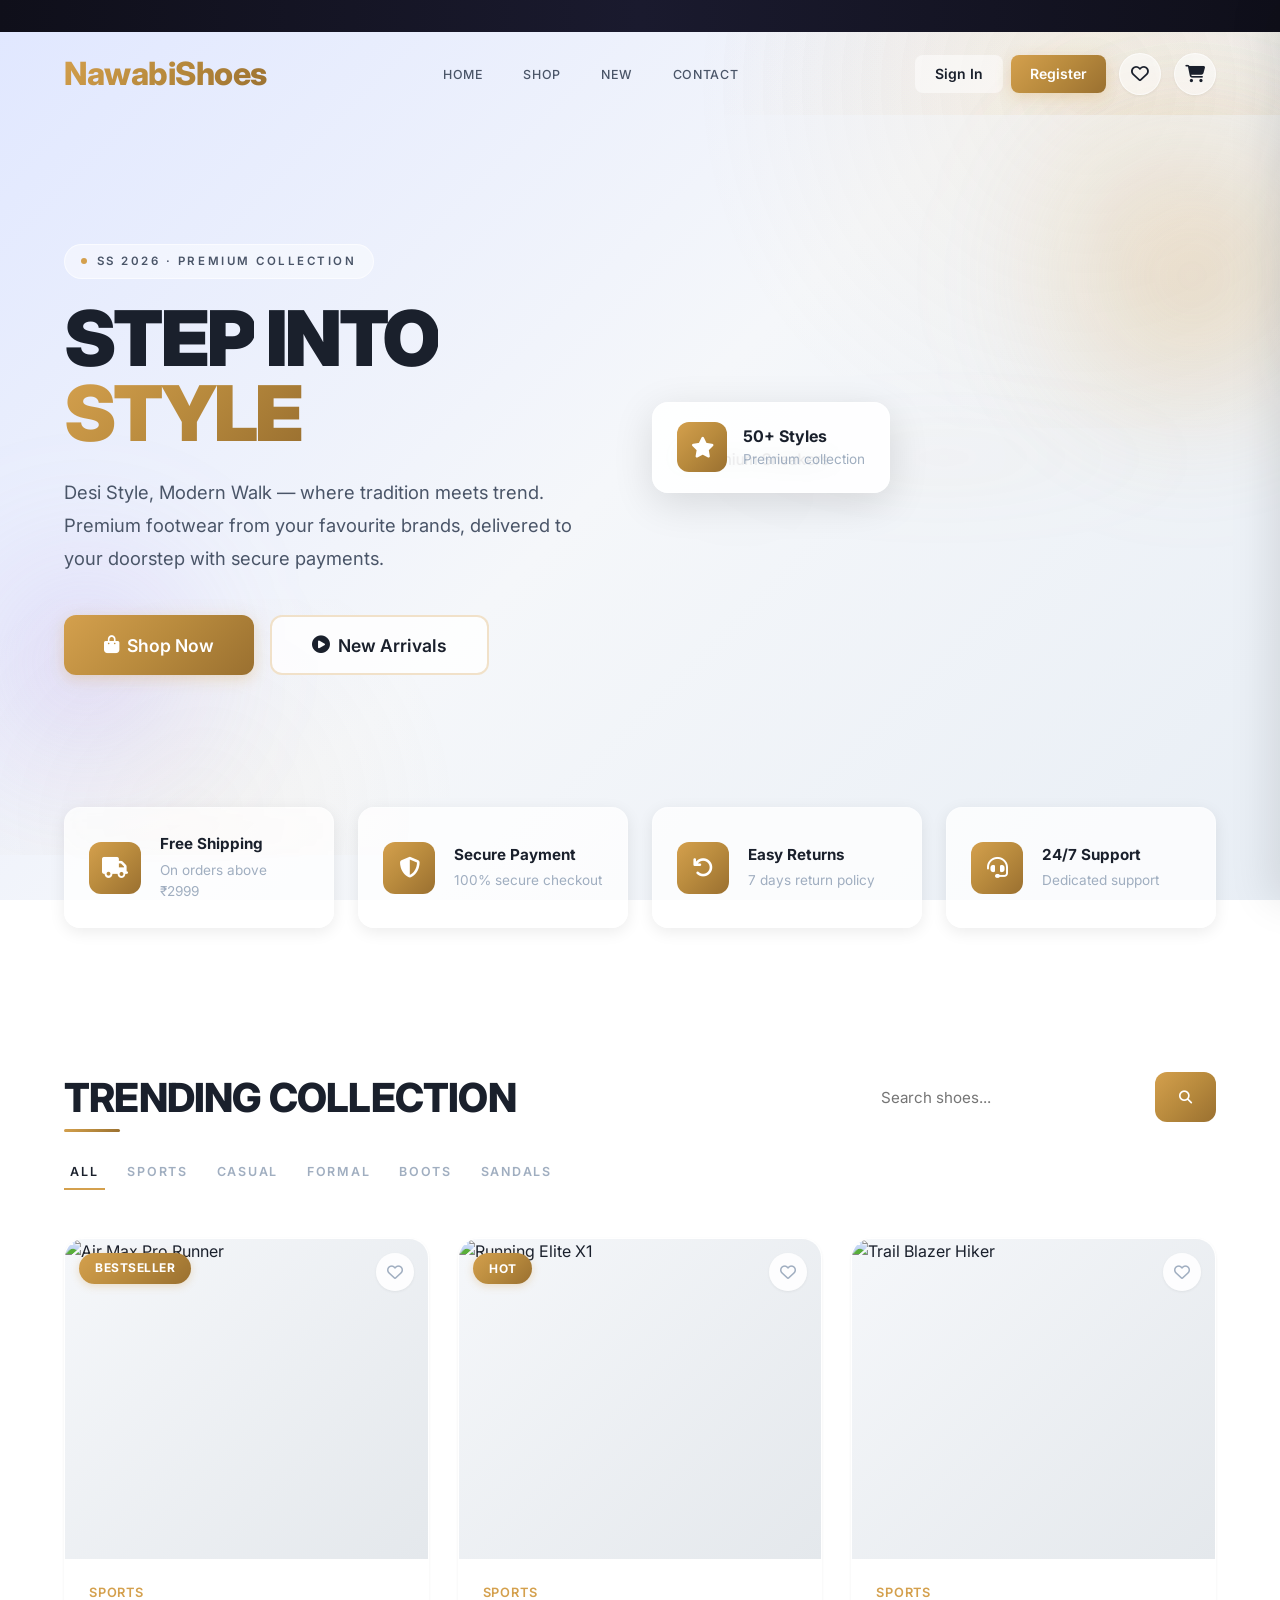
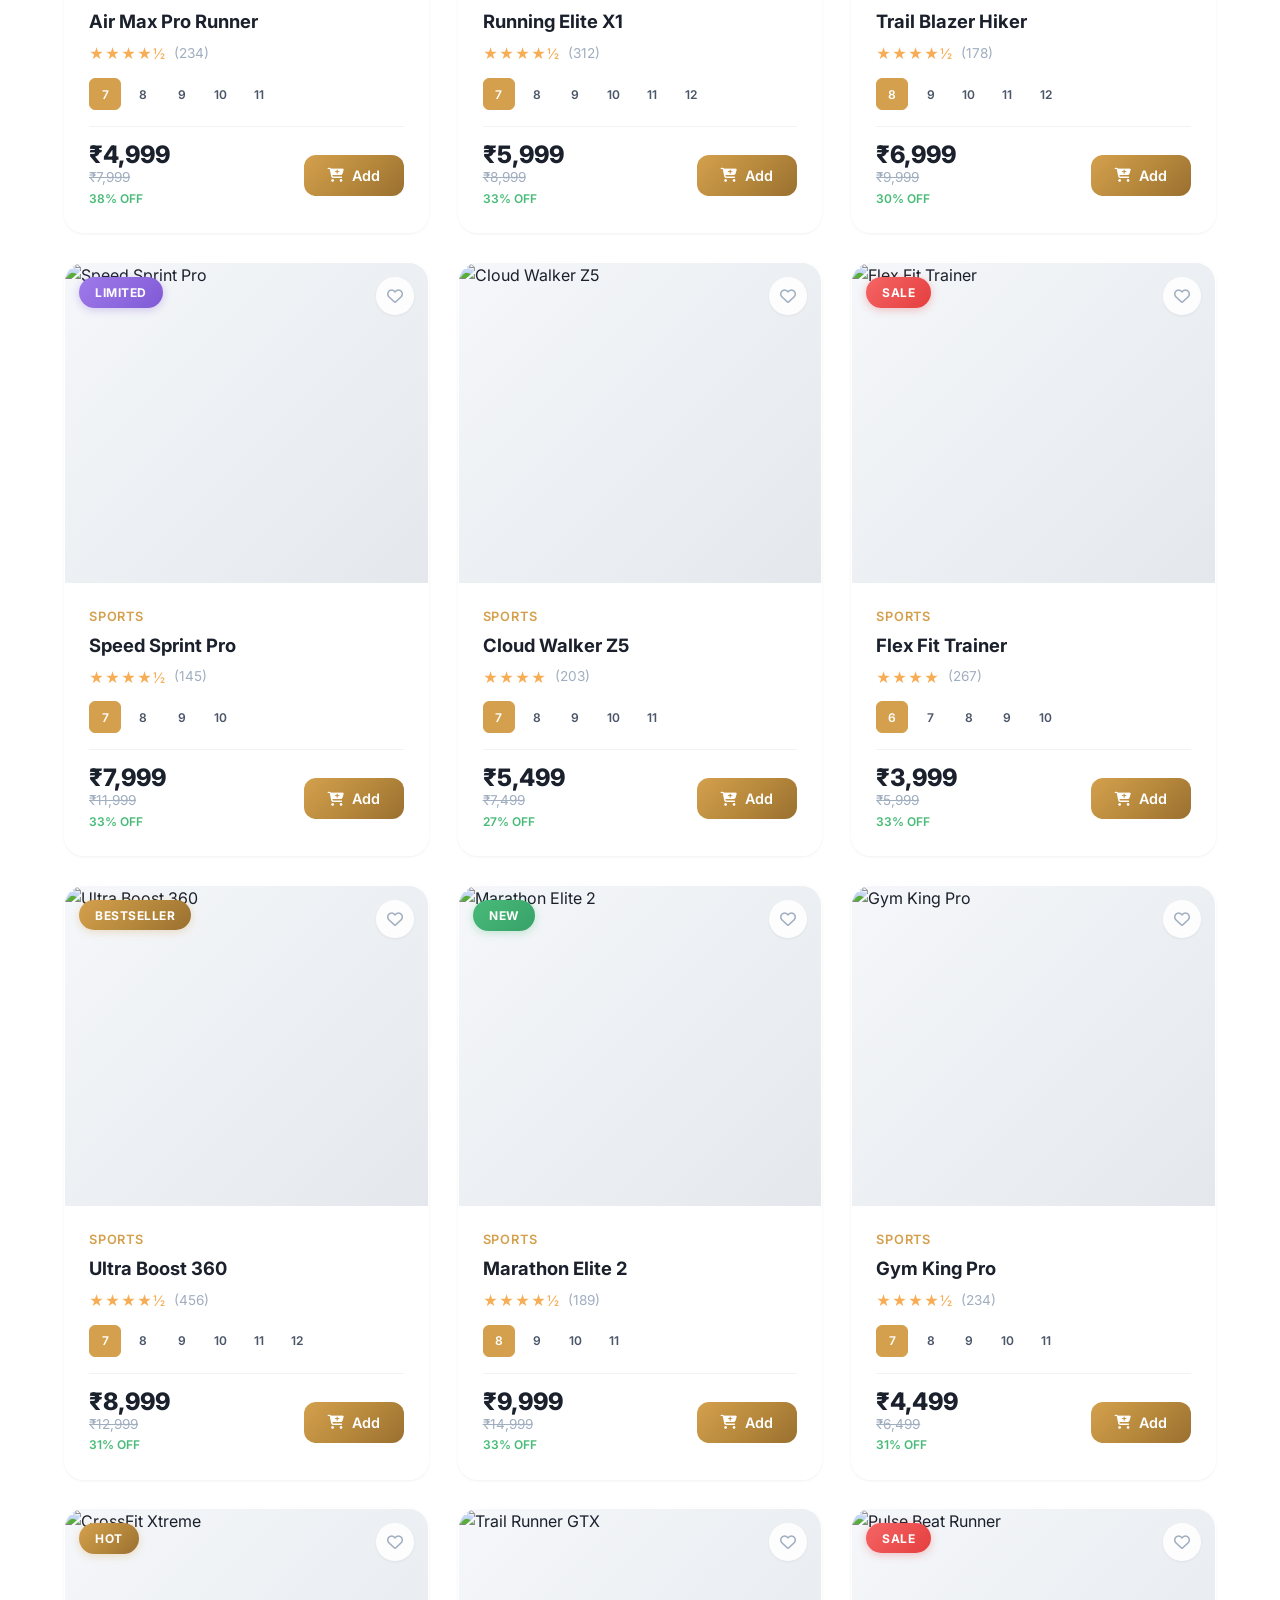
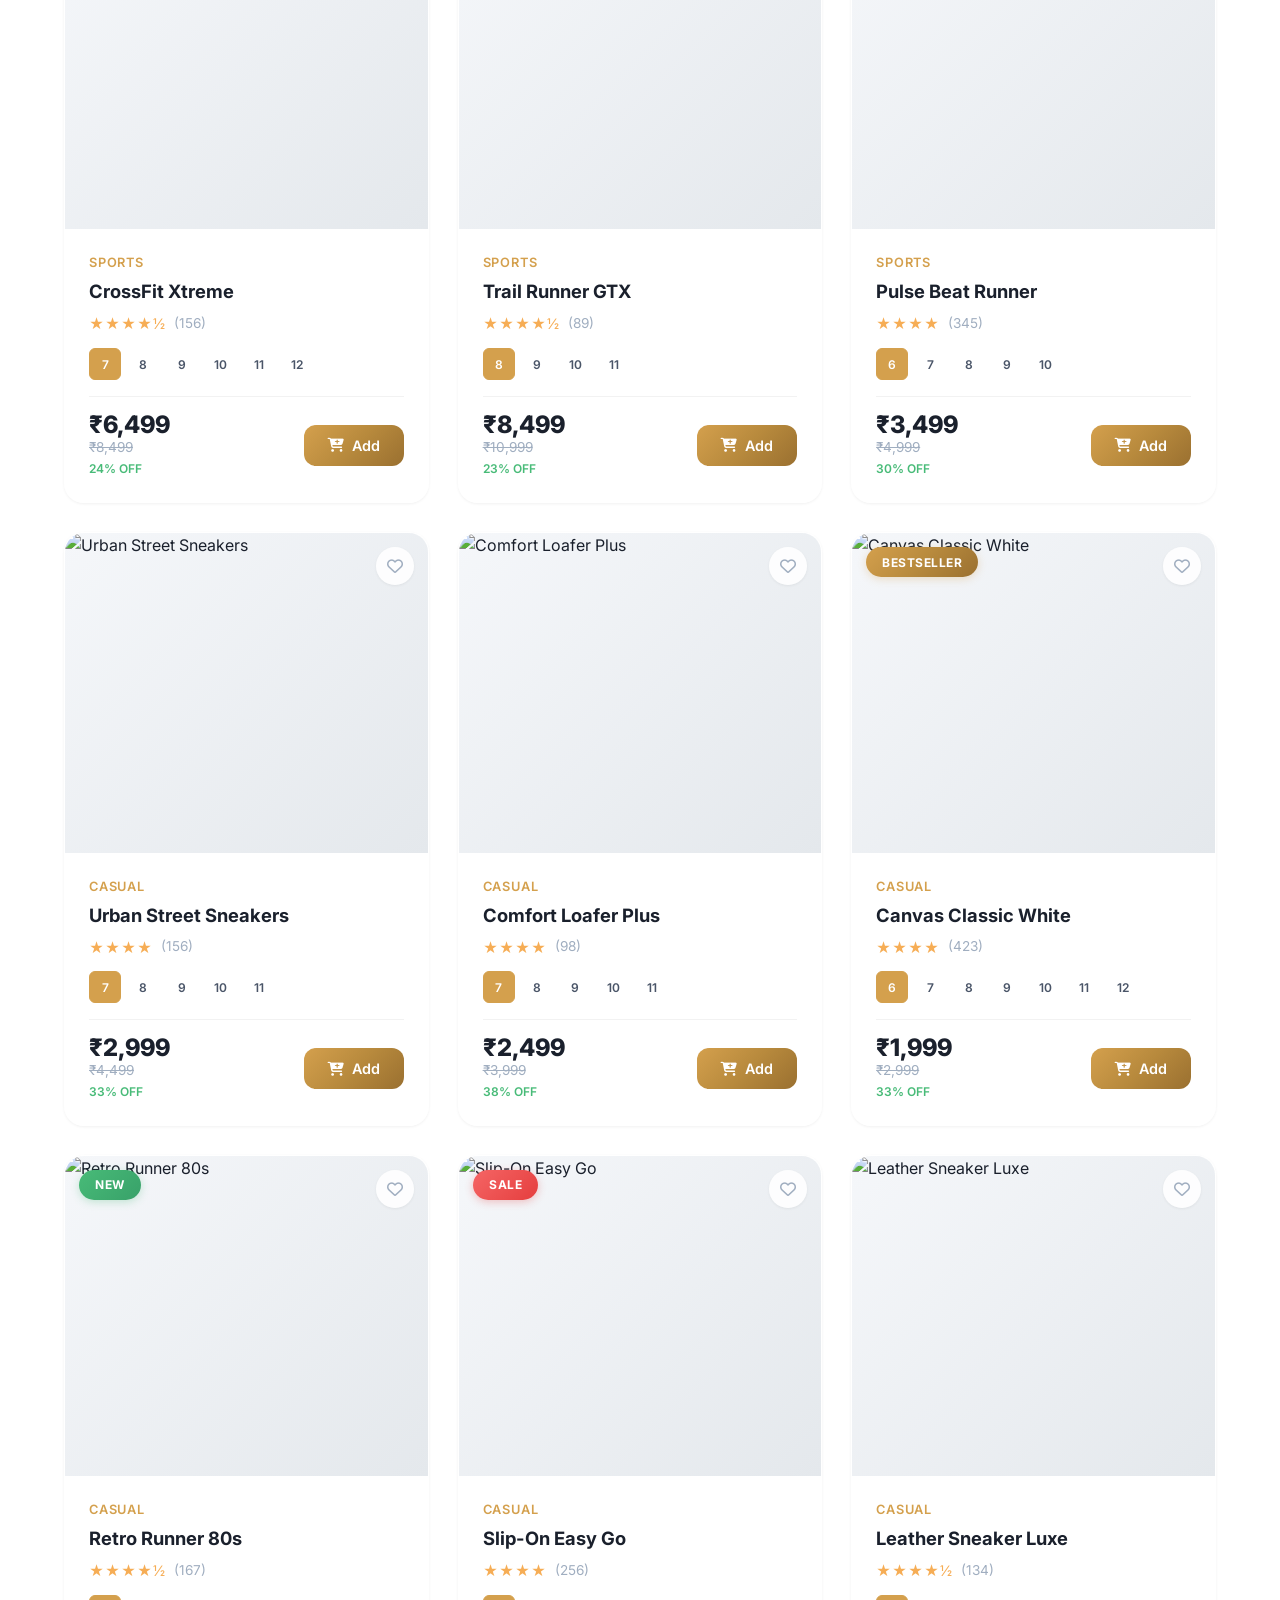
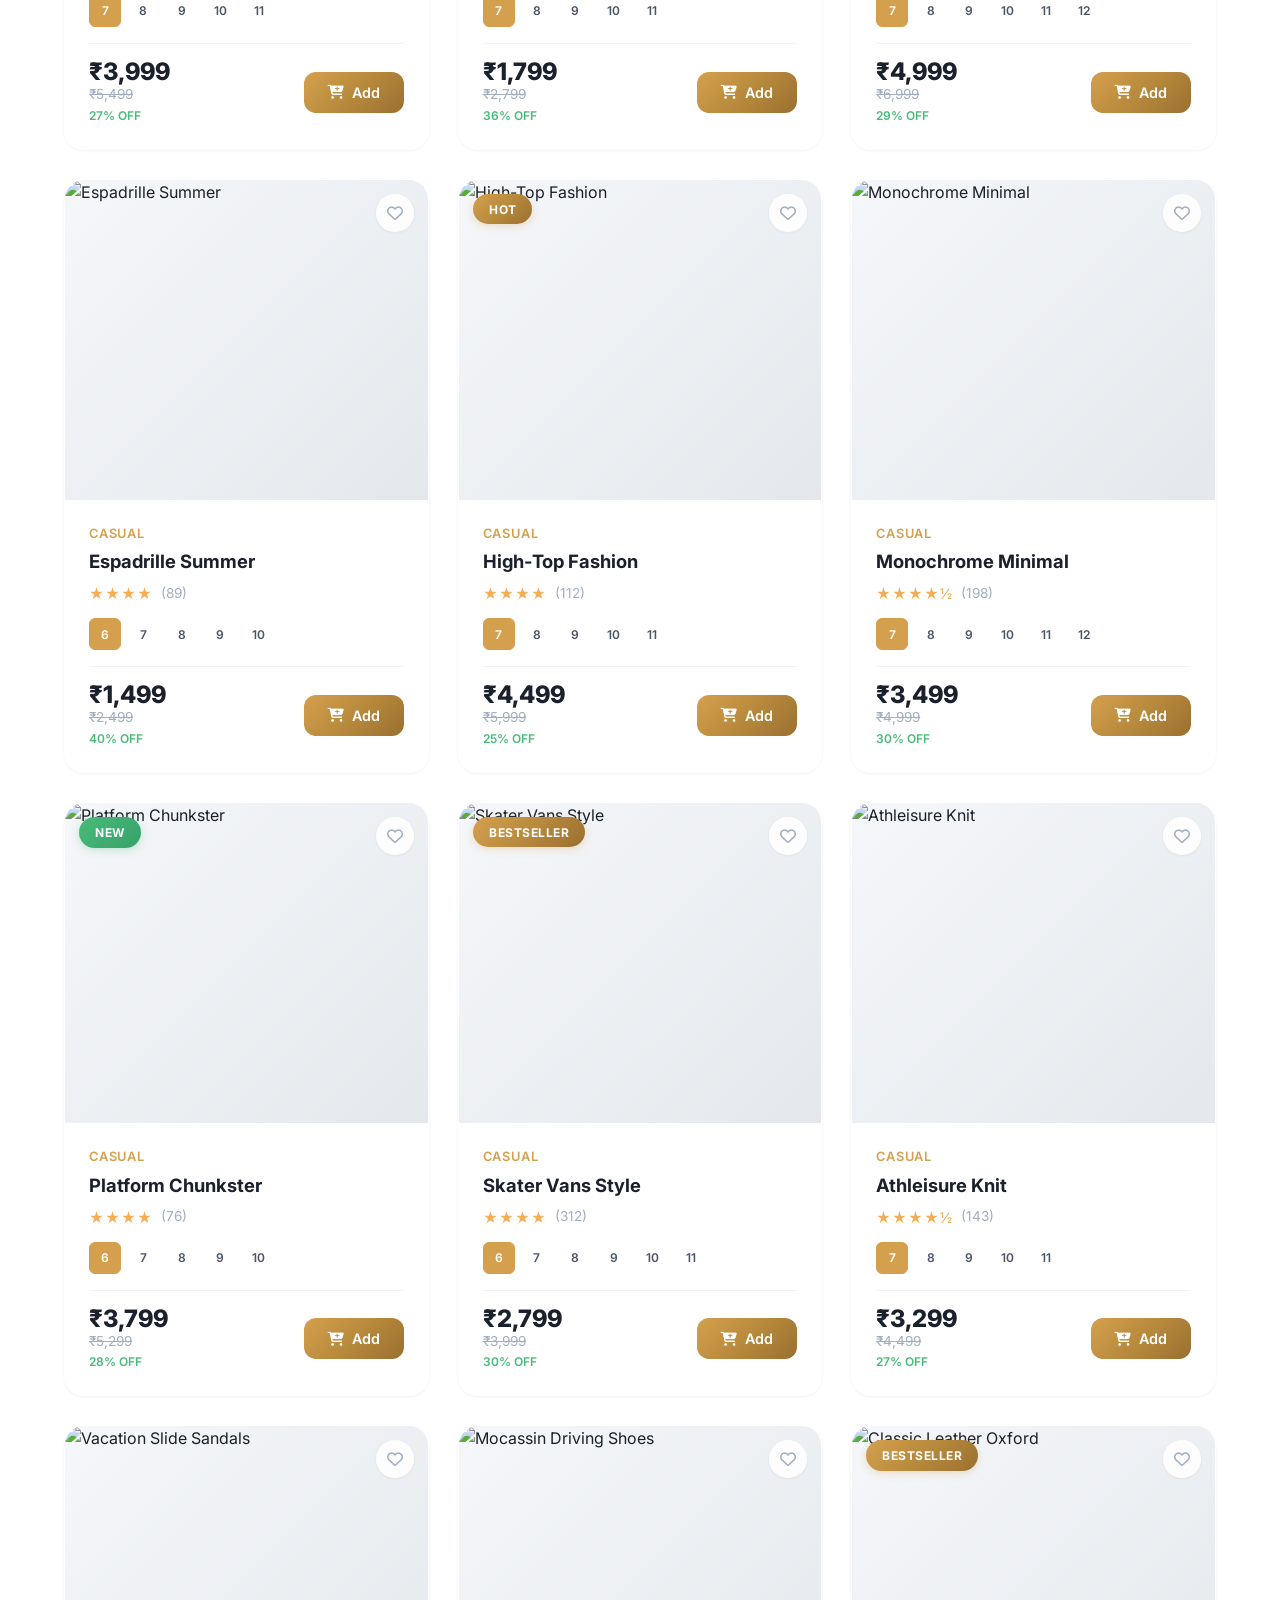
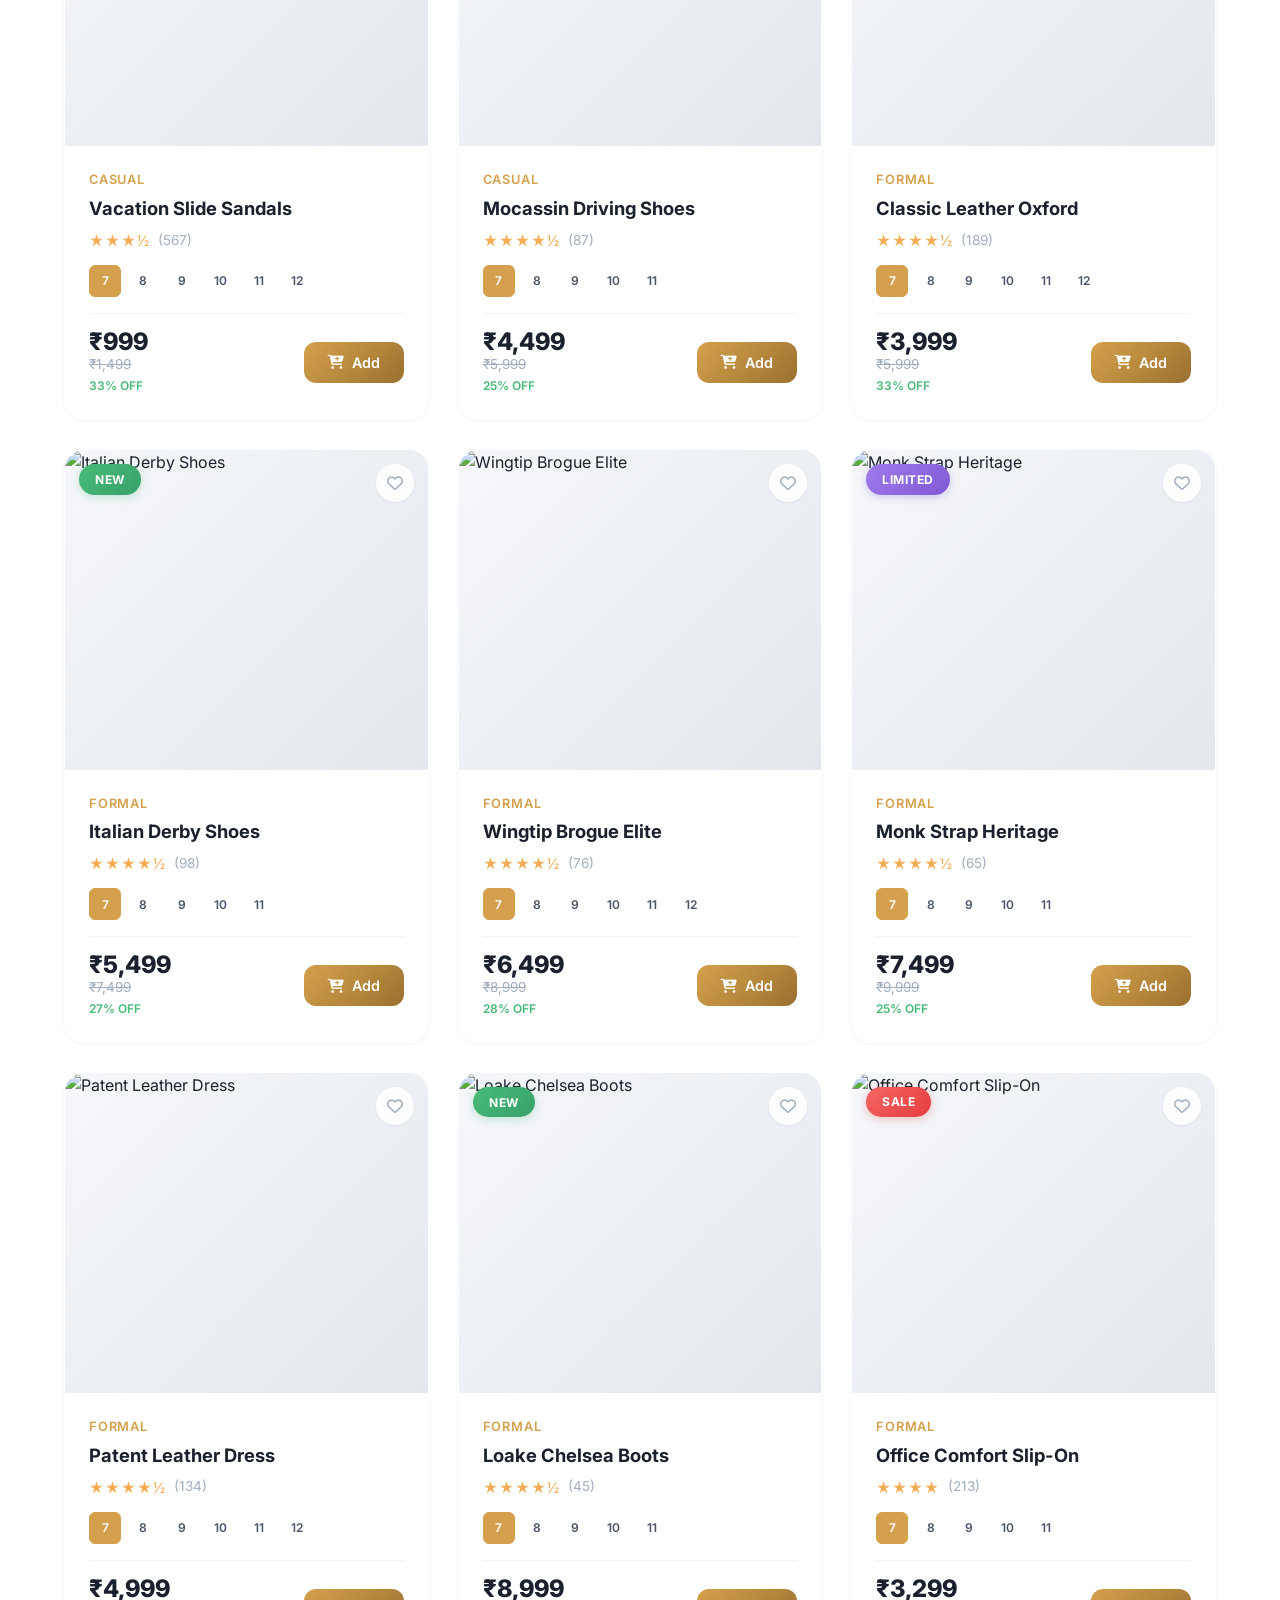
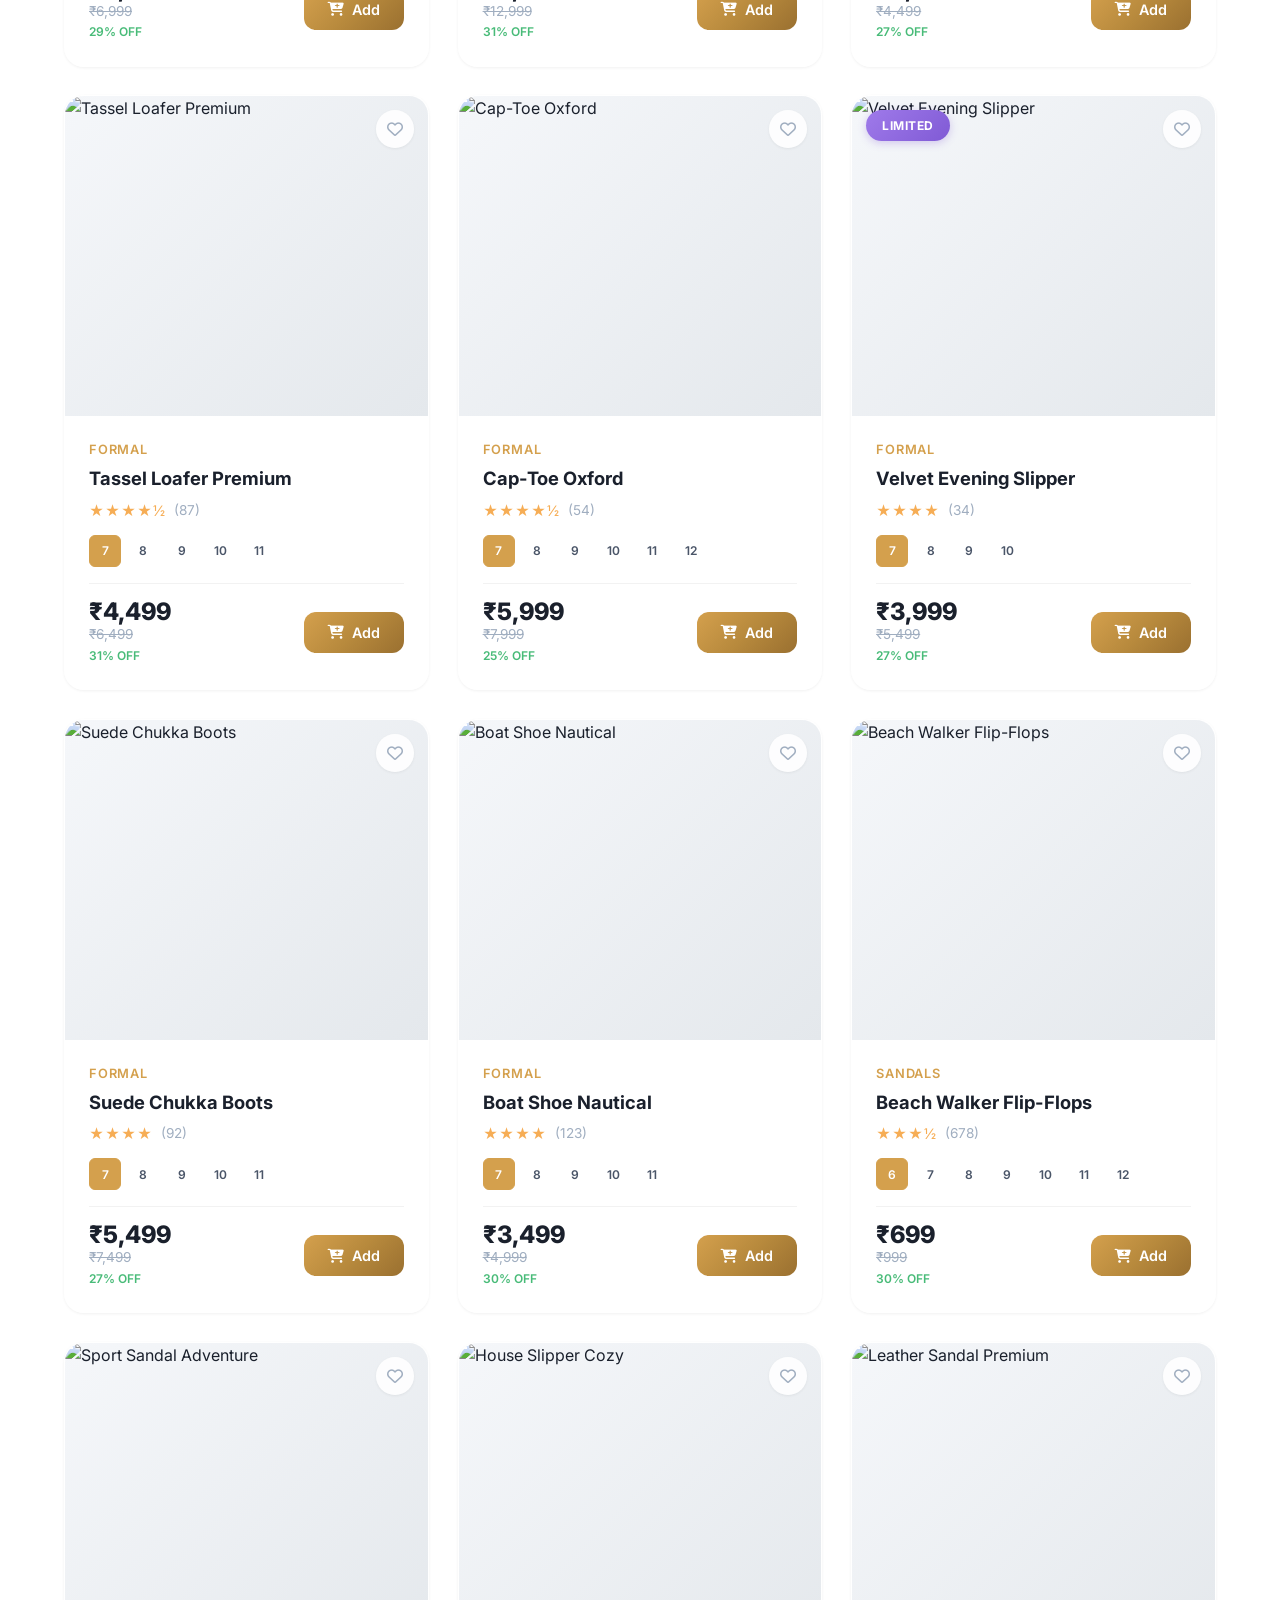
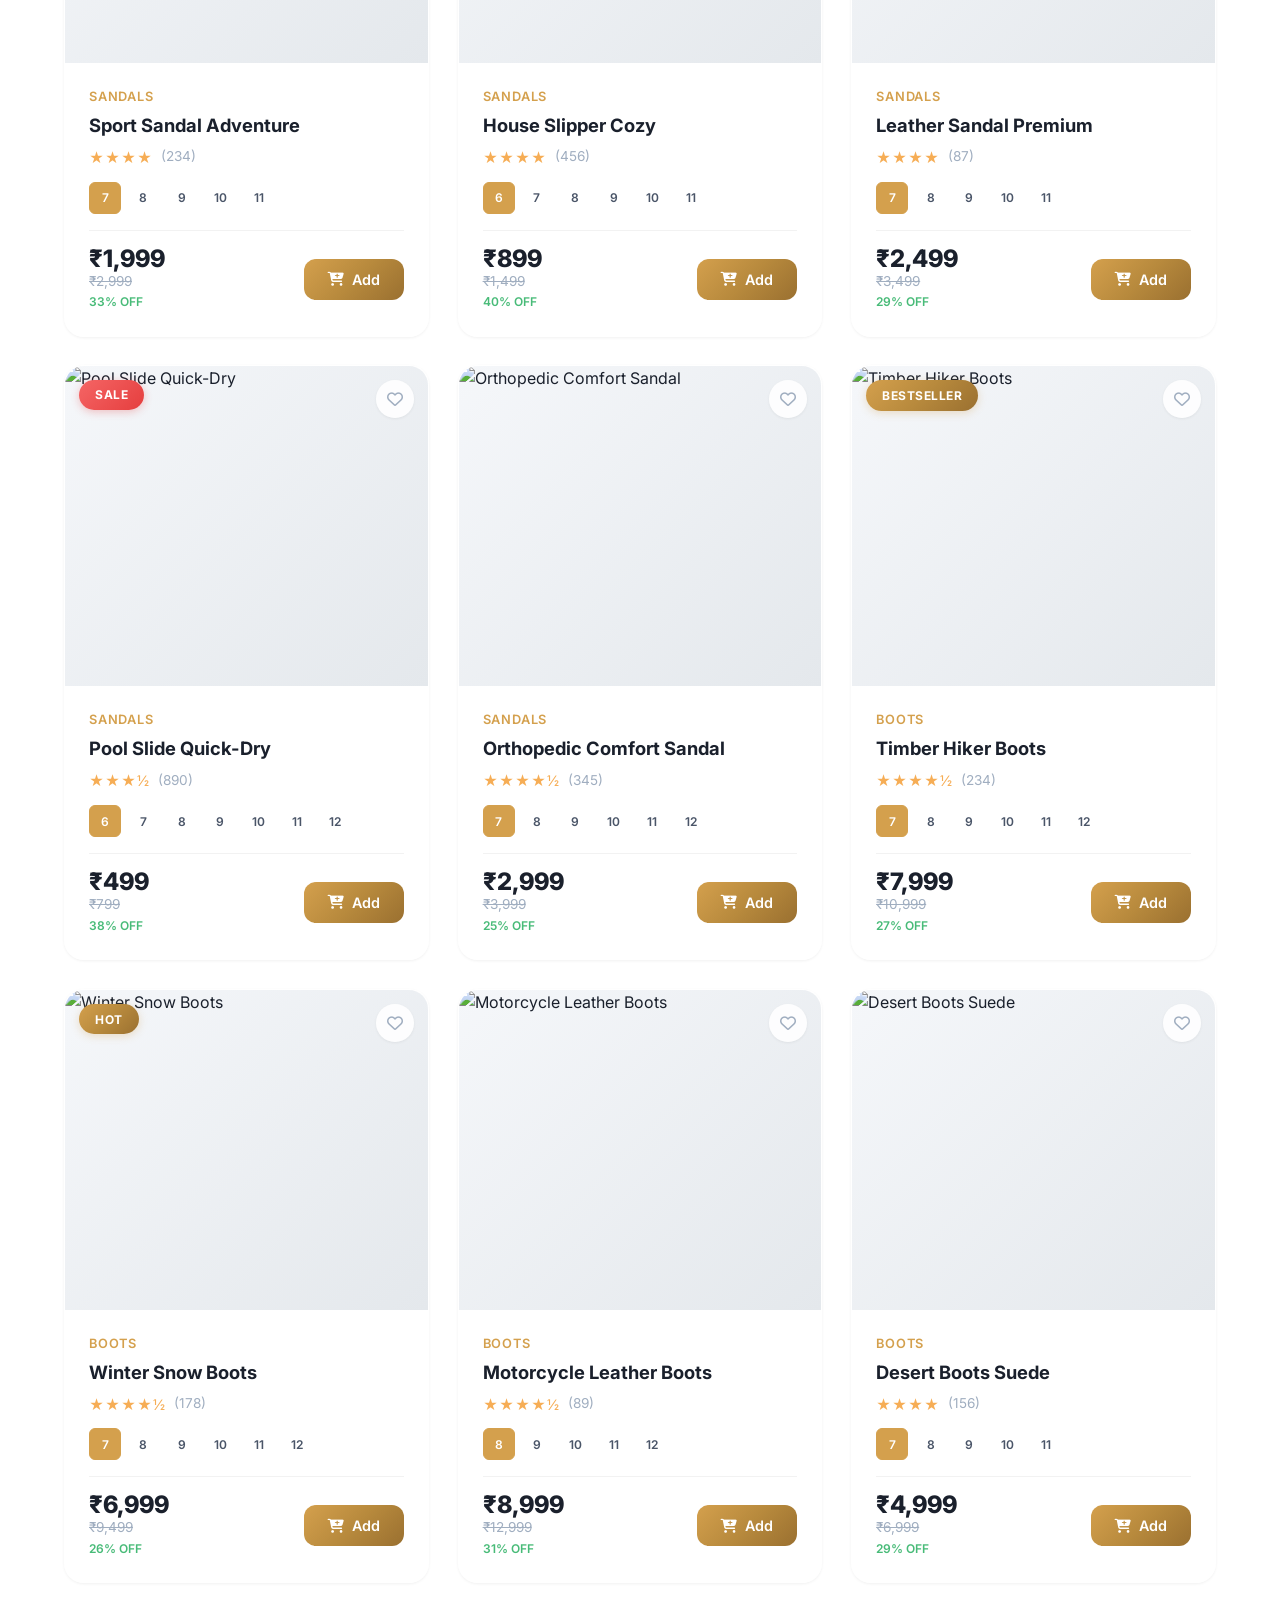
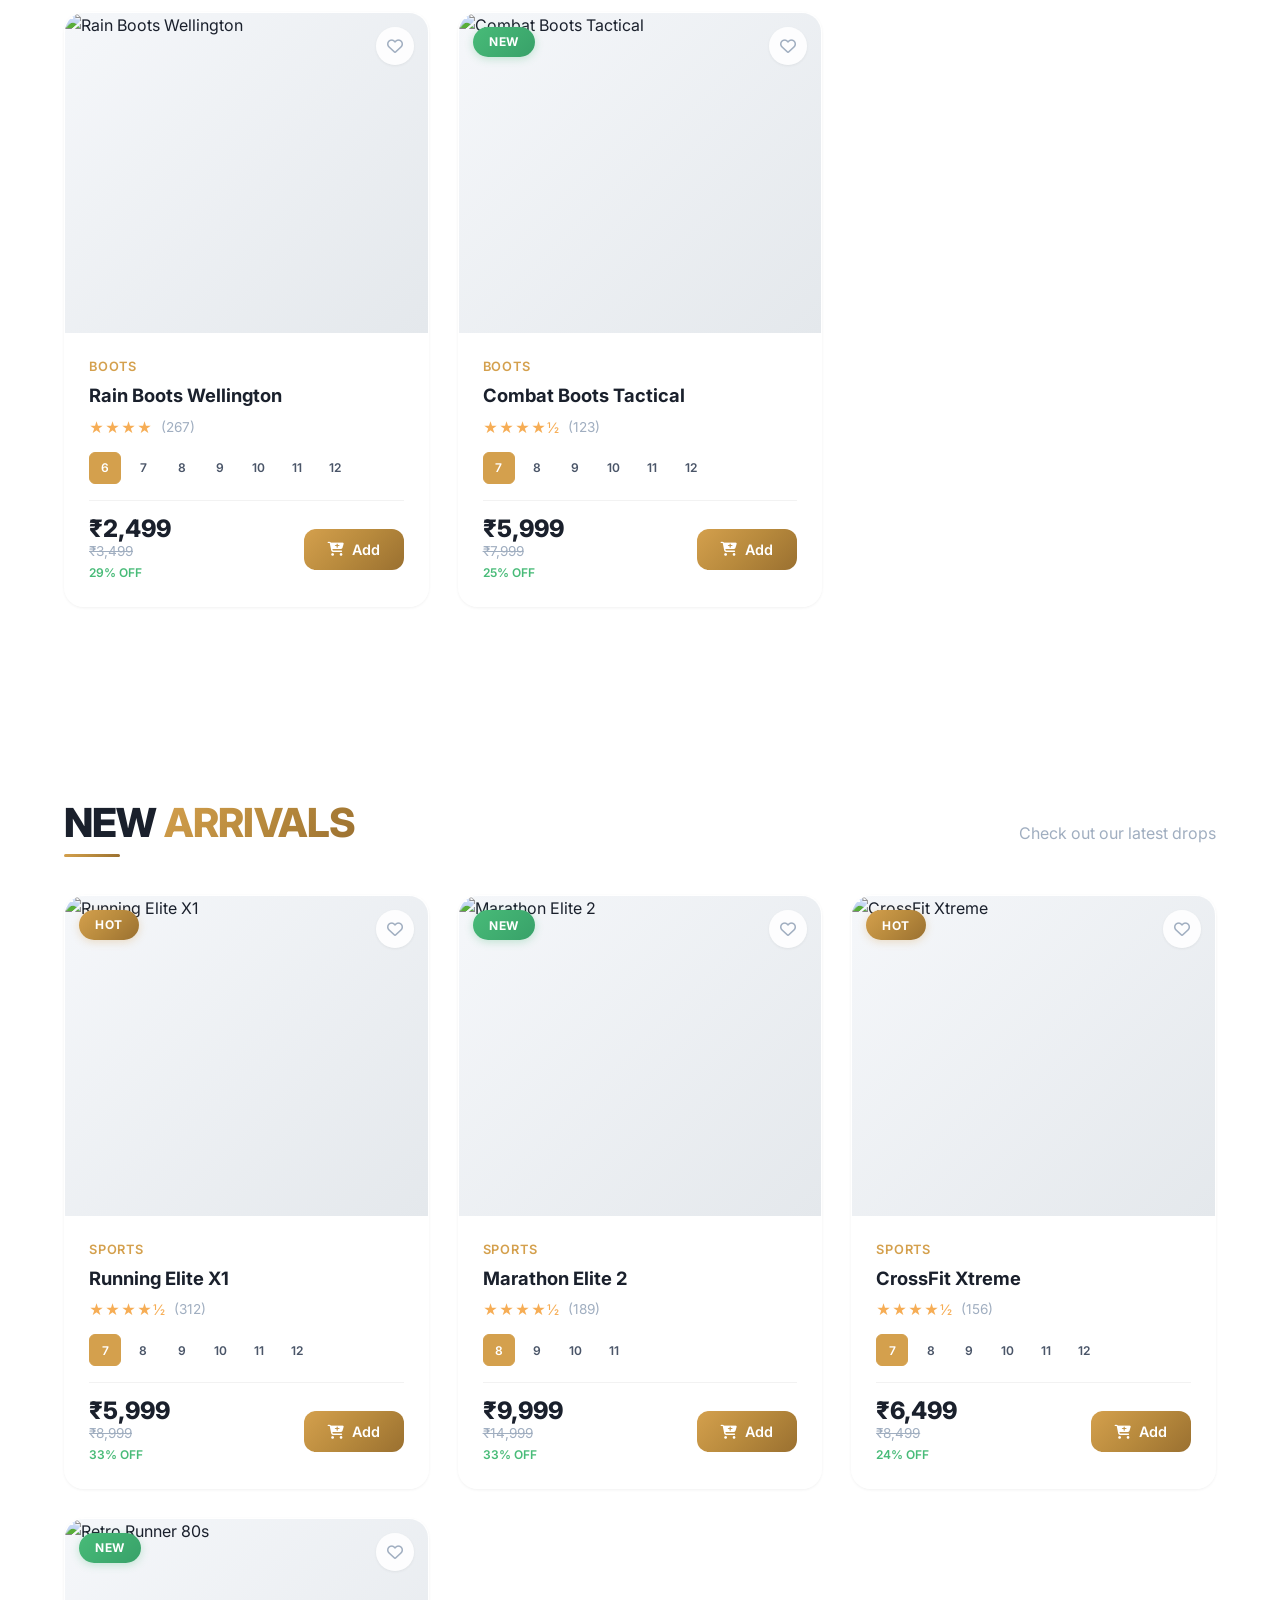
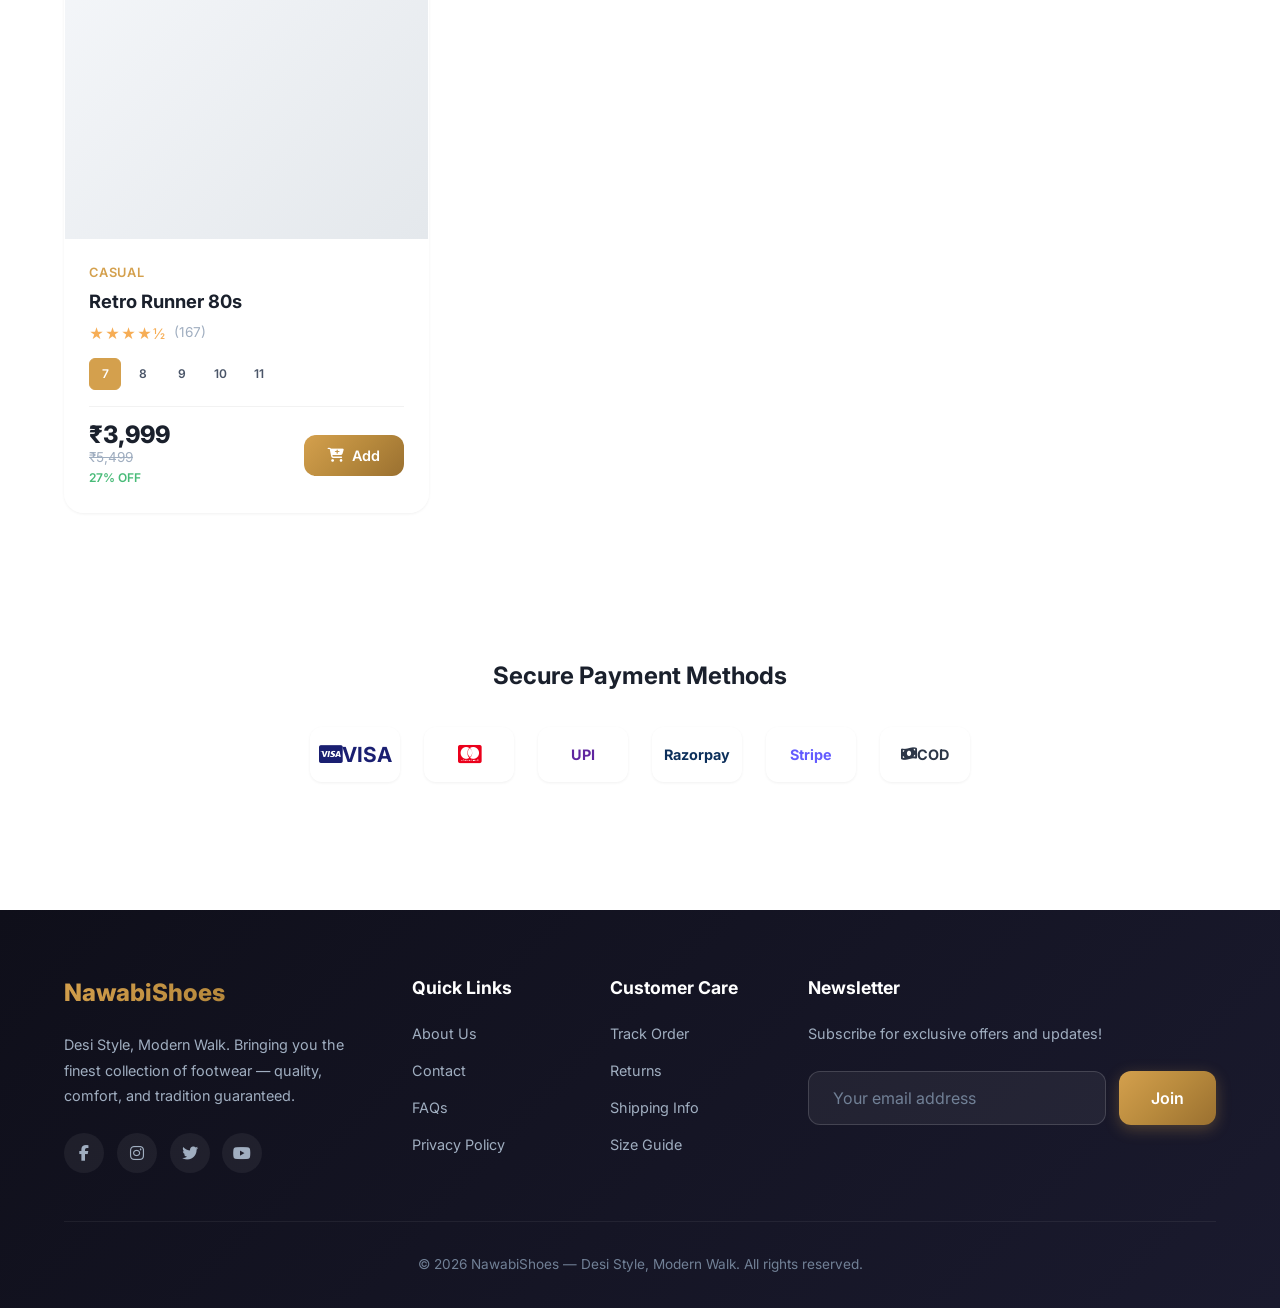
==== commit 06e99af9: "Rebrand to NawabiShoes - Desi Style Modern Walk. Replace all SoleCraft references across HTML CSS JS" ====
--- a/index.html
+++ b/index.html
@@ -3,8 +3,8 @@
 <head>
   <meta charset="UTF-8" />
   <meta name="viewport" content="width=device-width, initial-scale=1.0"/>
-  <title>SoleCraft | Premium Footwear - Step Into Style</title>
-  <meta name="description" content="Premium footwear destination. 50+ styles of sports shoes, casual sneakers, formal shoes, boots &amp; sandals. Secure checkout with Razorpay."/>
+  <title>NawabiShoes | Desi Style, Modern Walk</title>
+  <meta name="description" content="NawabiShoes — Desi Style, Modern Walk. 50+ styles of sports shoes, casual sneakers, formal shoes, boots &amp; sandals. Secure checkout."/>
   <meta name="keywords" content="shoes, footwear, sneakers, sports shoes, formal shoes, boots, online shoe store"/>
 
   <!-- Fonts -->
@@ -40,11 +40,11 @@
   <!-- Announcement Bar -->
   <div class="announce-bar">
     <div class="announce-track">
-      <span><i class="fas fa-star"></i> New Season Collection — Premium Footwear</span>
+      <span><i class="fas fa-star"></i> Desi Style, Modern Walk — New Season</span>
       <span><i class="fas fa-truck"></i> Free Shipping on orders above ₹2999</span>
       <span><i class="fas fa-shield-alt"></i> 100% Secure Checkout · Easy Returns</span>
       <span><i class="fas fa-tag"></i> Up to 40% Off — Limited Time Offer</span>
-      <span><i class="fas fa-star"></i> New Season Collection — Premium Footwear</span>
+      <span><i class="fas fa-star"></i> Desi Style, Modern Walk — New Season</span>
       <span><i class="fas fa-truck"></i> Free Shipping on orders above ₹2999</span>
       <span><i class="fas fa-shield-alt"></i> 100% Secure Checkout · Easy Returns</span>
       <span><i class="fas fa-tag"></i> Up to 40% Off — Limited Time Offer</span>
@@ -56,7 +56,7 @@
        ============================================ -->
   <nav id="navbar">
     <div class="nav-container">
-      <a href="#" class="logo">SoleCraft</a>
+      <a href="#" class="logo">NawabiShoes</a>
 
       <ul class="nav-links">
         <li><a href="#home">Home</a></li>
@@ -143,7 +143,7 @@
           <span class="word"><span>Into </span></span>
           <span class="word" style="--d:.18s"><span class="highlight">Style</span></span>
         </h1>
-        <p>Discover premium footwear crafted for comfort and elegance. From your favorite offline store to your doorstep with secure payments.</p>
+        <p>Desi Style, Modern Walk — where tradition meets trend. Premium footwear from your favourite brands, delivered to your doorstep with secure payments.</p>
         <div class="hero-buttons">
           <button class="btn btn-primary btn-lg" onclick="document.getElementById('products').scrollIntoView({behavior:'smooth'})">
             <i class="fas fa-shopping-bag"></i> Shop Now
@@ -282,7 +282,7 @@
       <!-- Register Form -->
       <div id="registerForm" style="display:none;">
         <h2>Create Account</h2>
-        <p class="auth-subtitle">Join SoleCraft for exclusive offers and faster checkout</p>
+        <p class="auth-subtitle">Join NawabiShoes — Desi Style, Modern Walk — for exclusive offers</p>
         <form onsubmit="event.preventDefault(); App.handleRegister();">
           <div class="form-group">
             <label>Full Name</label>
@@ -362,8 +362,8 @@
   <footer class="footer" id="contact">
     <div class="footer-content">
       <div class="footer-section">
-        <div class="footer-brand">SoleCraft</div>
-        <p>Premium footwear destination bringing you the finest collection of shoes. Quality, comfort, and style guaranteed.</p>
+        <div class="footer-brand">NawabiShoes</div>
+        <p>Desi Style, Modern Walk. Bringing you the finest collection of footwear — quality, comfort, and tradition guaranteed.</p>
         <div class="social-links">
           <a href="#"><i class="fab fa-facebook-f"></i></a>
           <a href="#"><i class="fab fa-instagram"></i></a>
@@ -399,7 +399,7 @@
       </div>
     </div>
     <div class="footer-bottom">
-      <p>&copy; 2026 SoleCraft. All rights reserved. | Secured by Razorpay</p>
+      <p>&copy; 2026 NawabiShoes — Desi Style, Modern Walk. All rights reserved.</p>
     </div>
   </footer>
 
--- a/css/style.css
+++ b/css/style.css
@@ -1,5 +1,5 @@
 /* ============================================
-   SOLECRAFT - Premium Footwear E-Commerce
+   NAWABishoes - Desi Style, Modern Walk
    Glassmorphism + Professional Design System
    ============================================ */
 
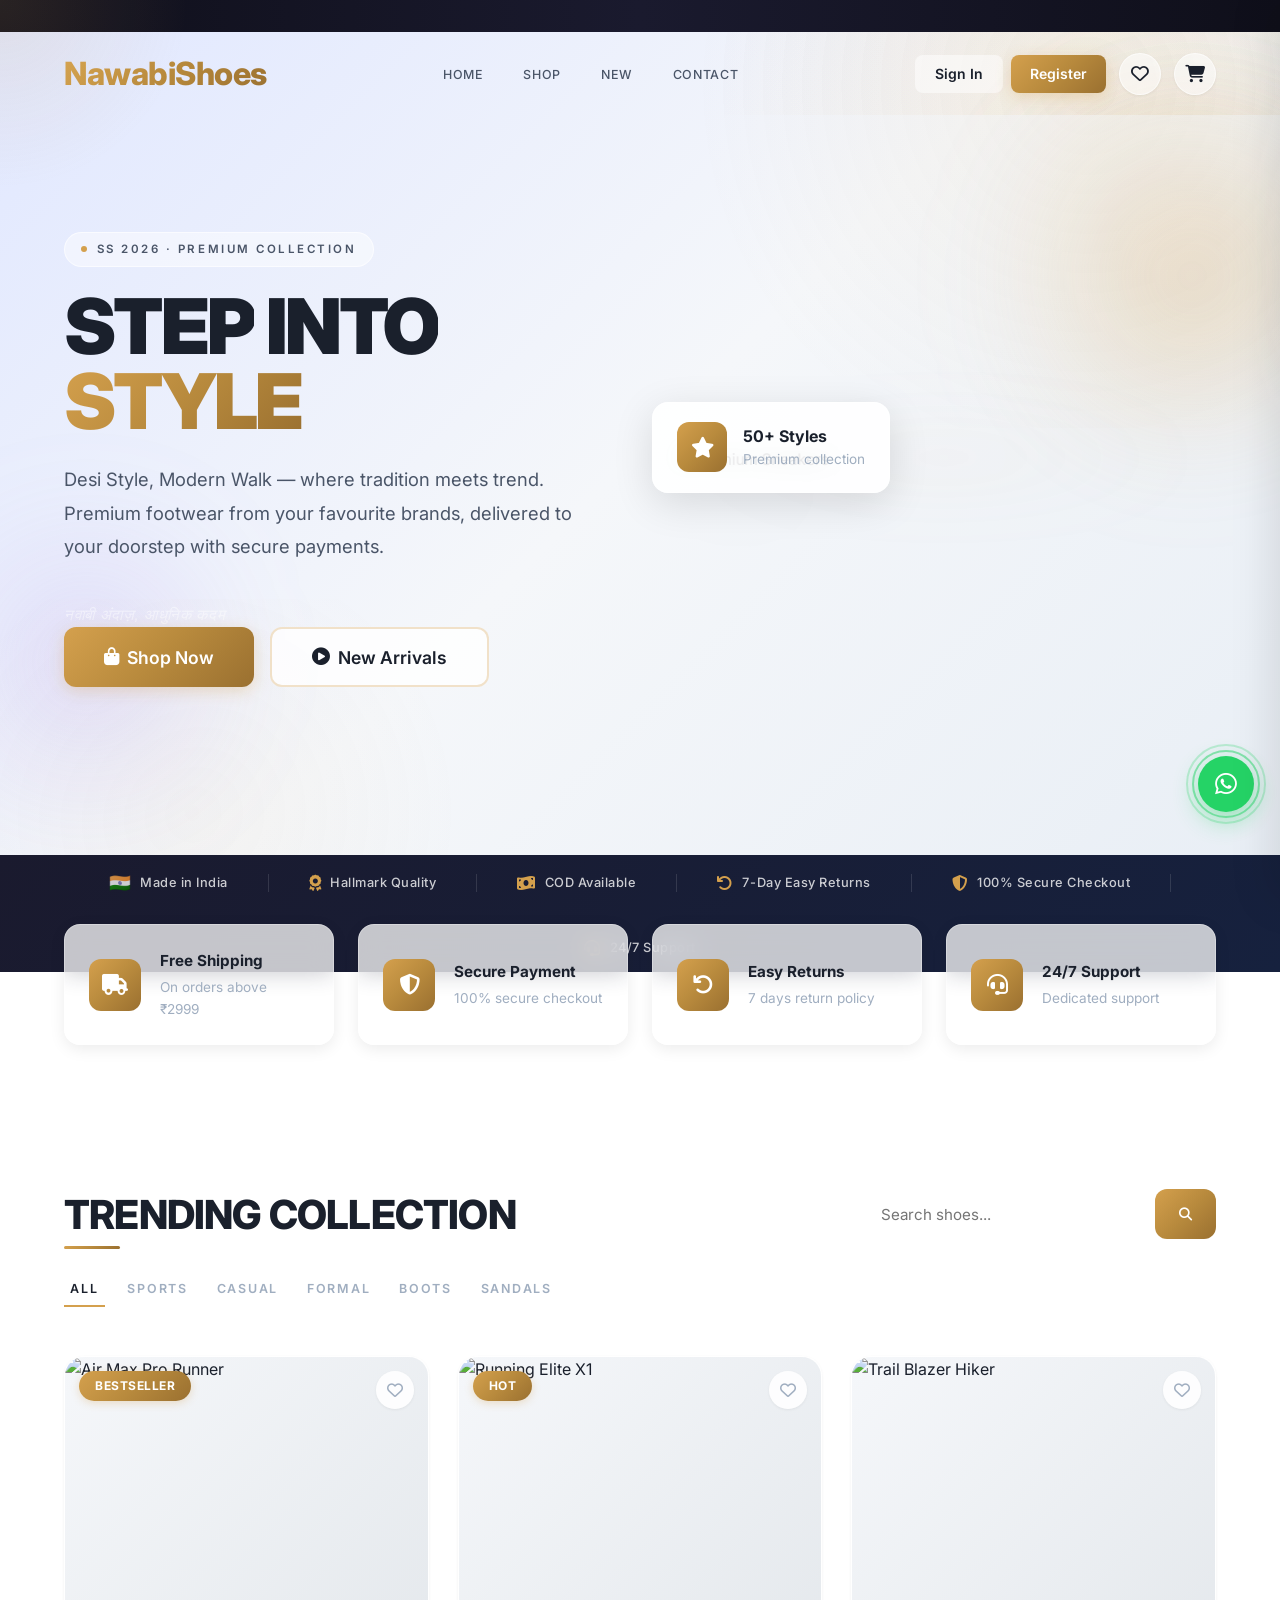
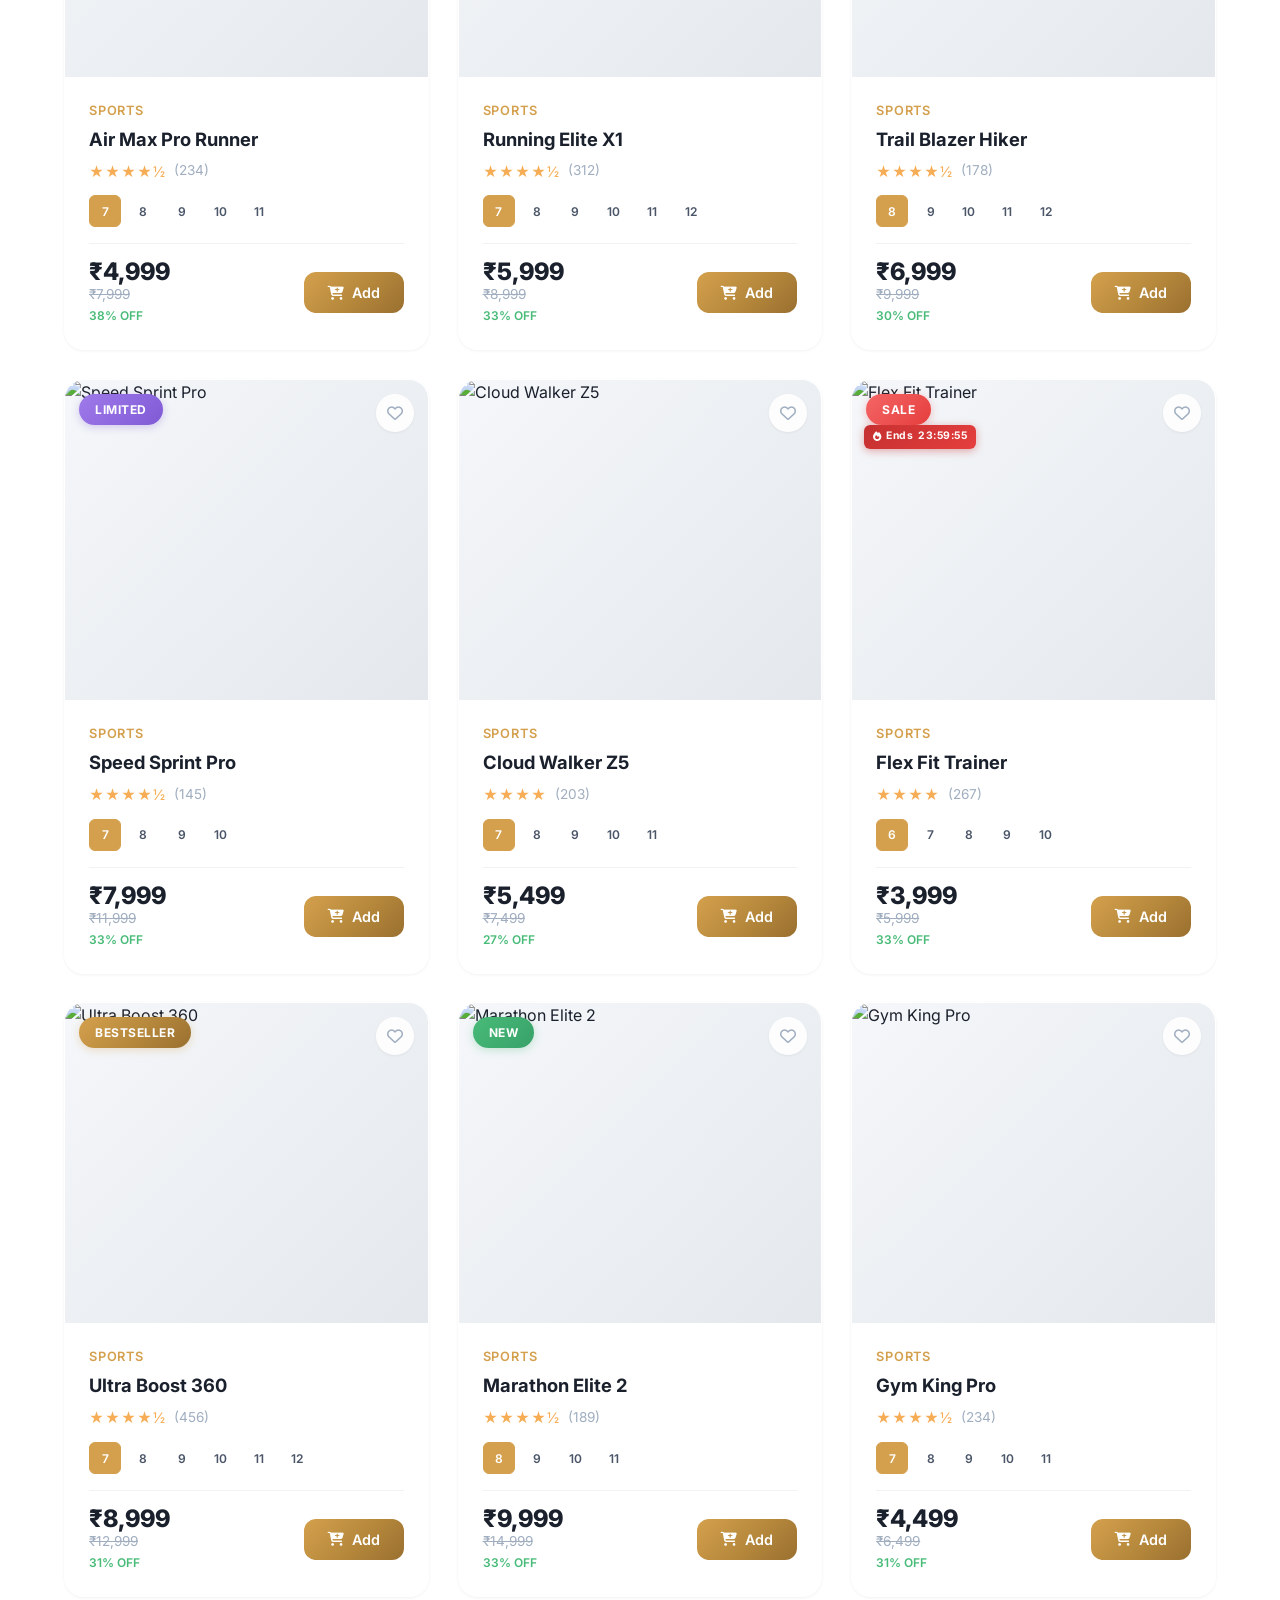
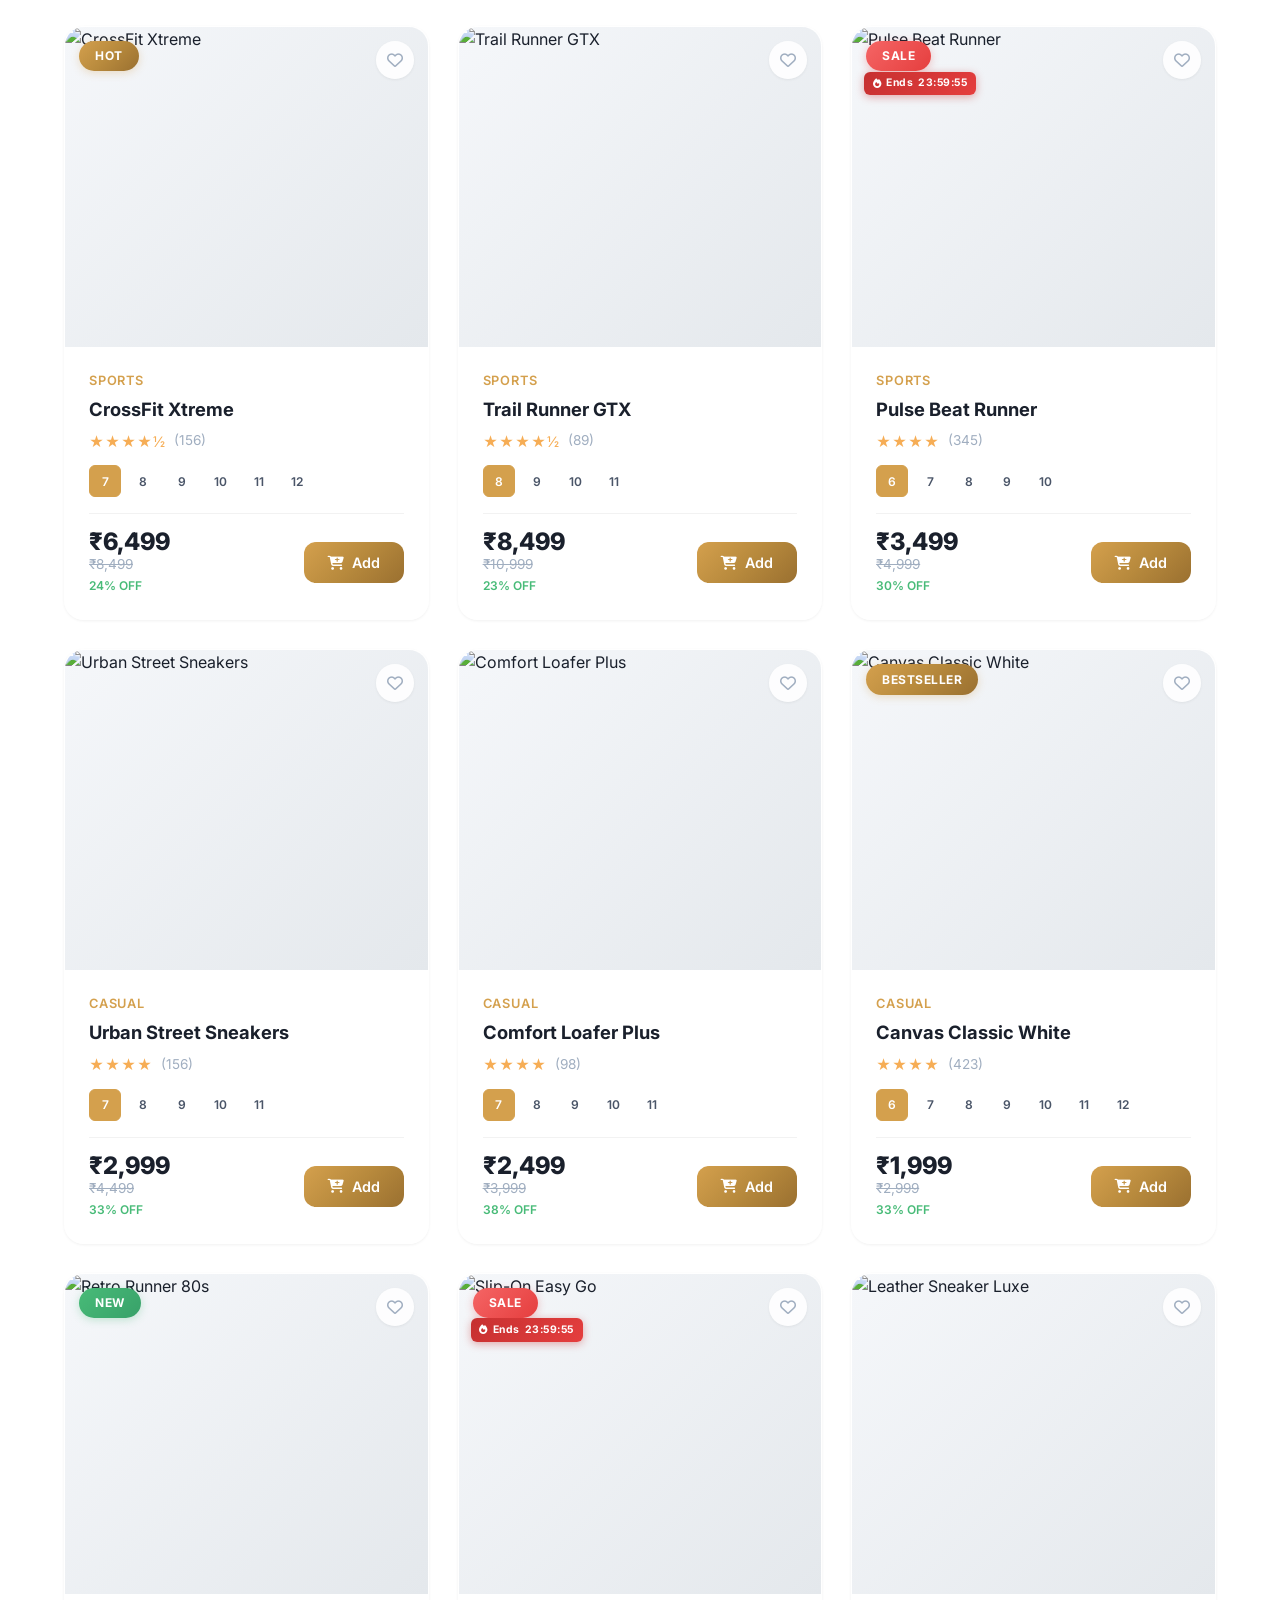
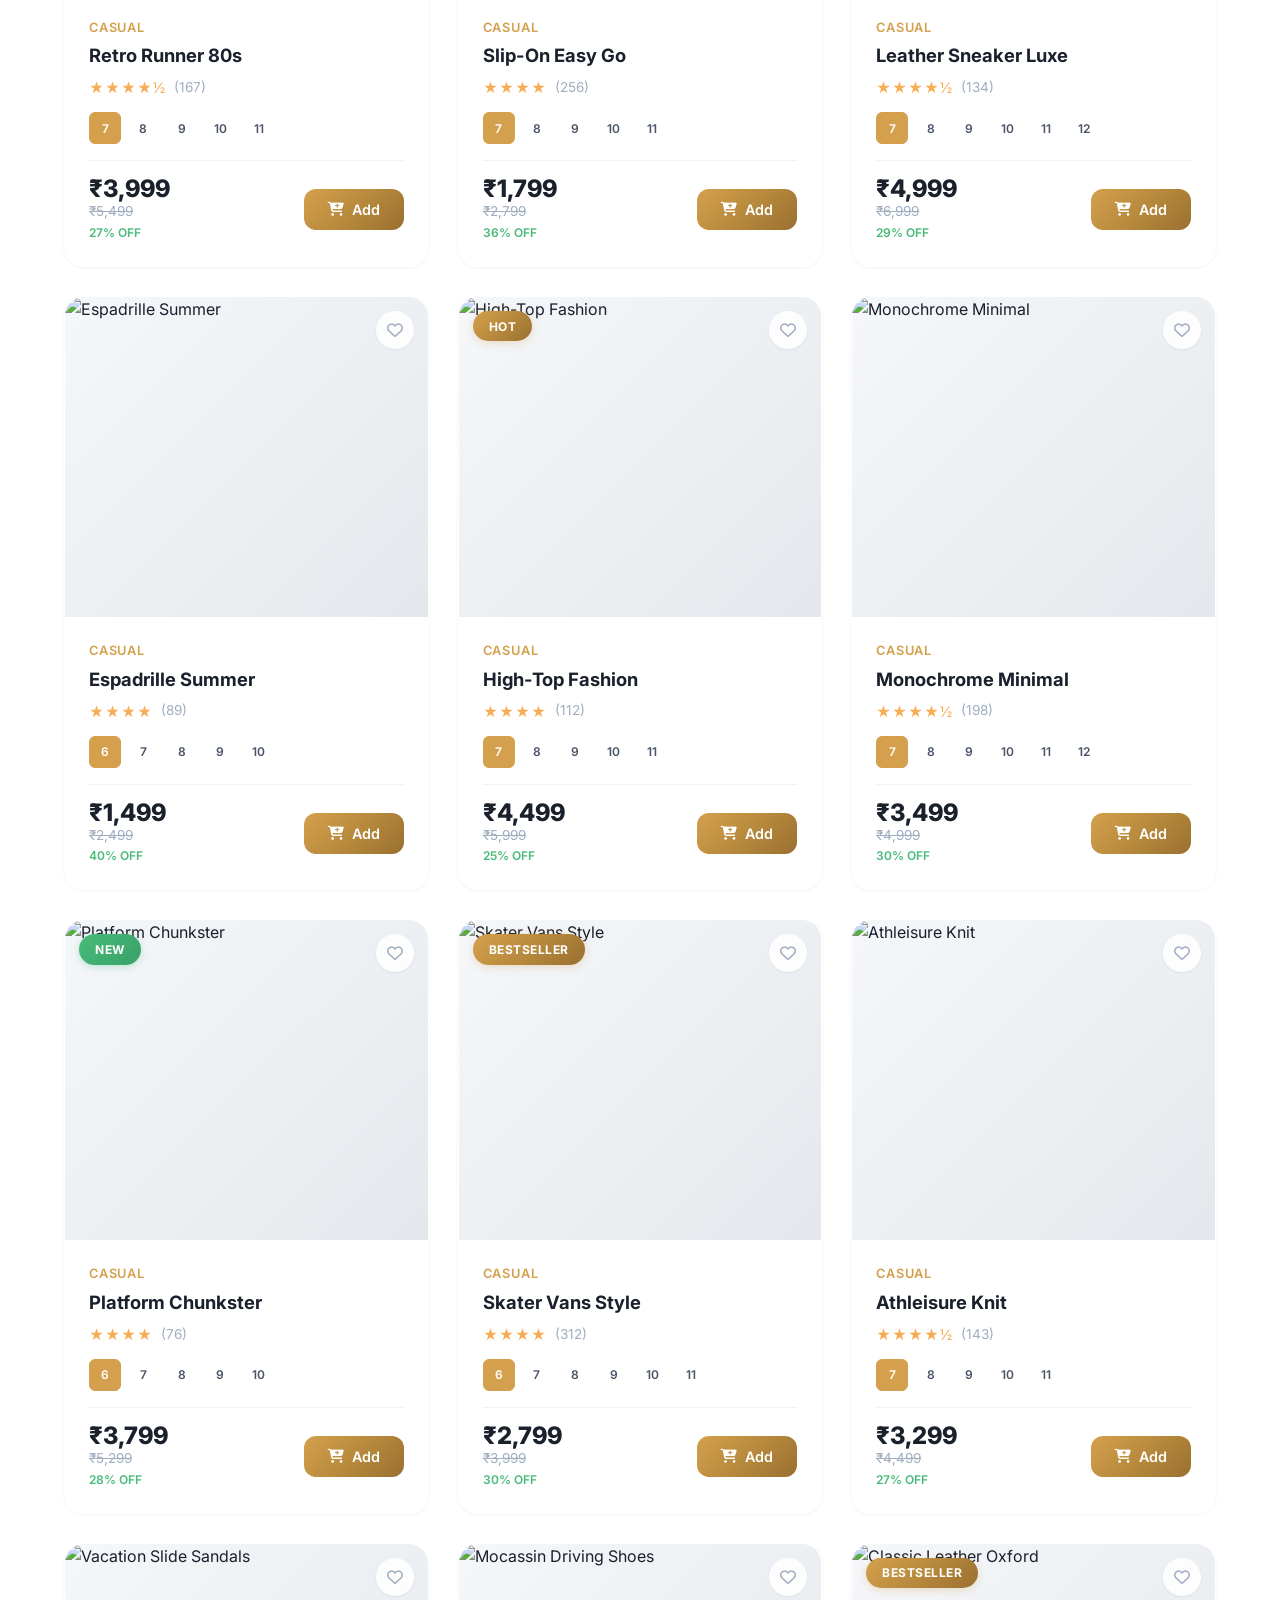
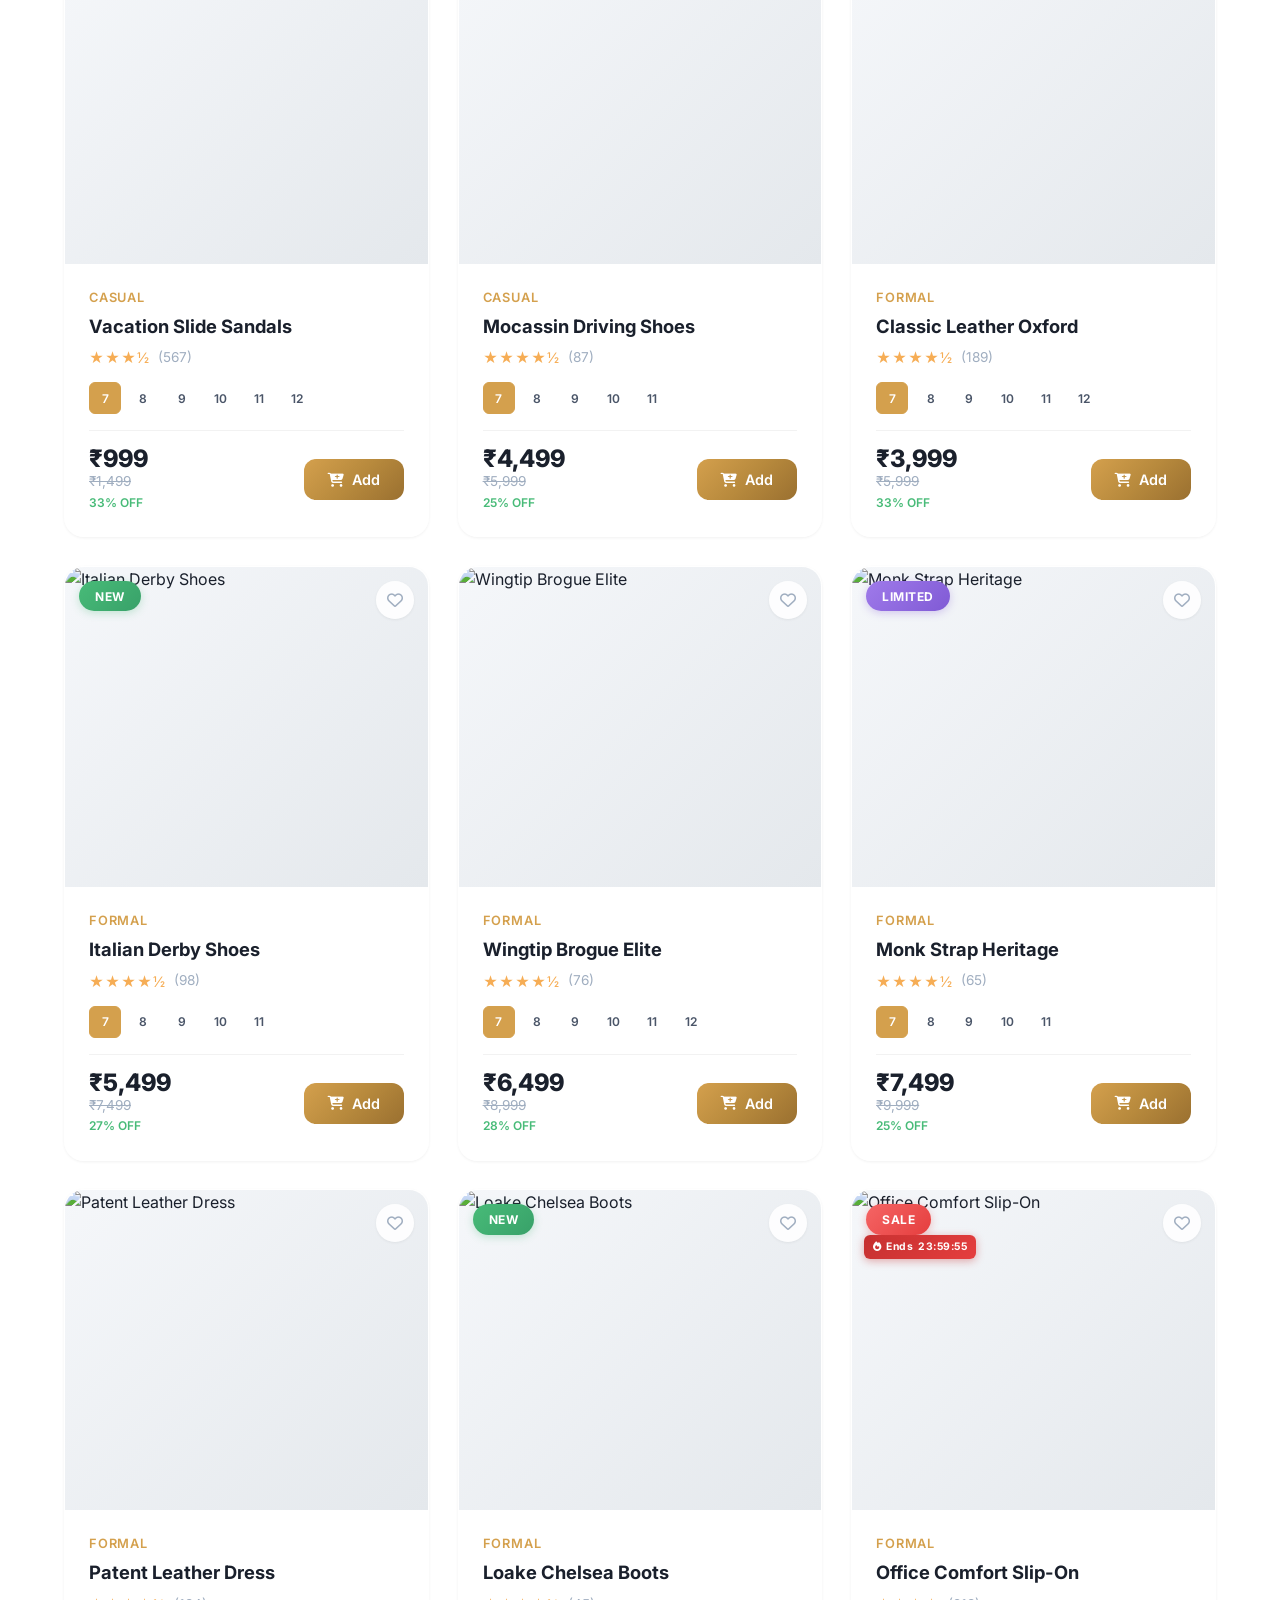
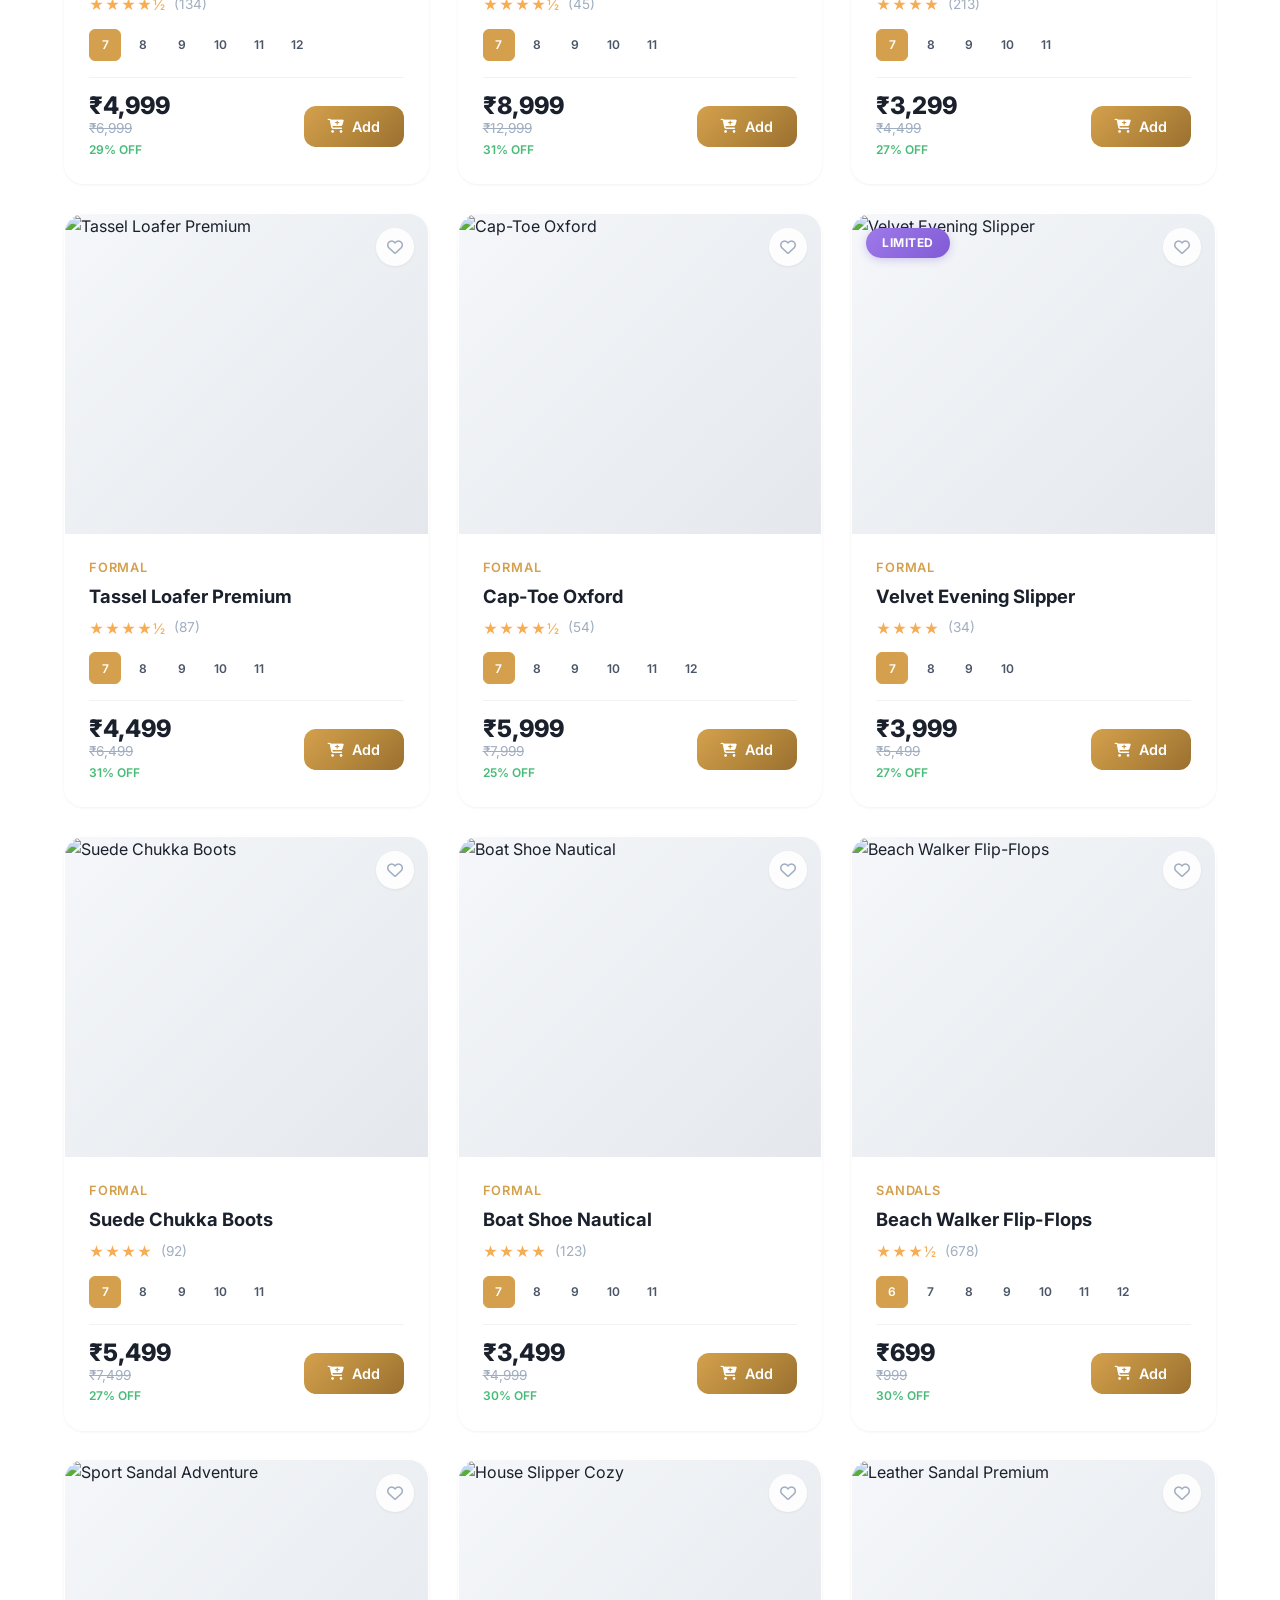
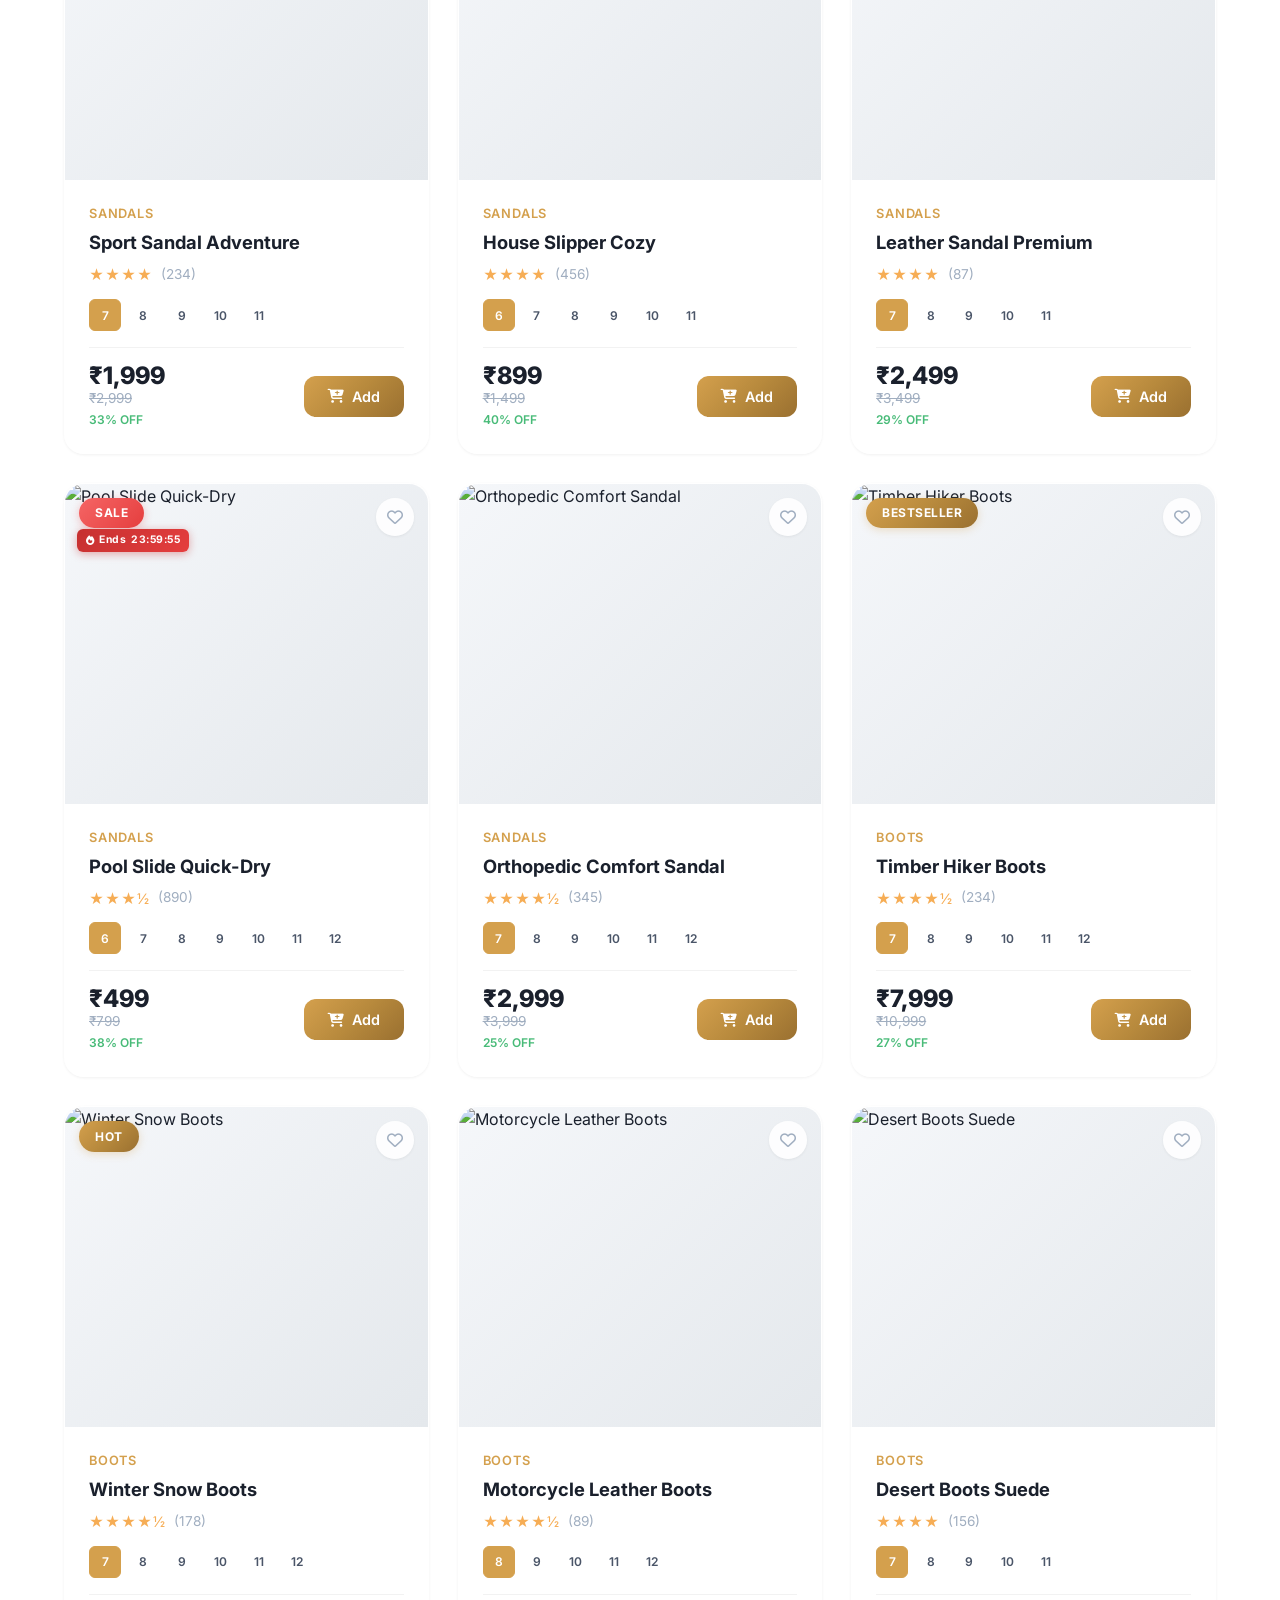
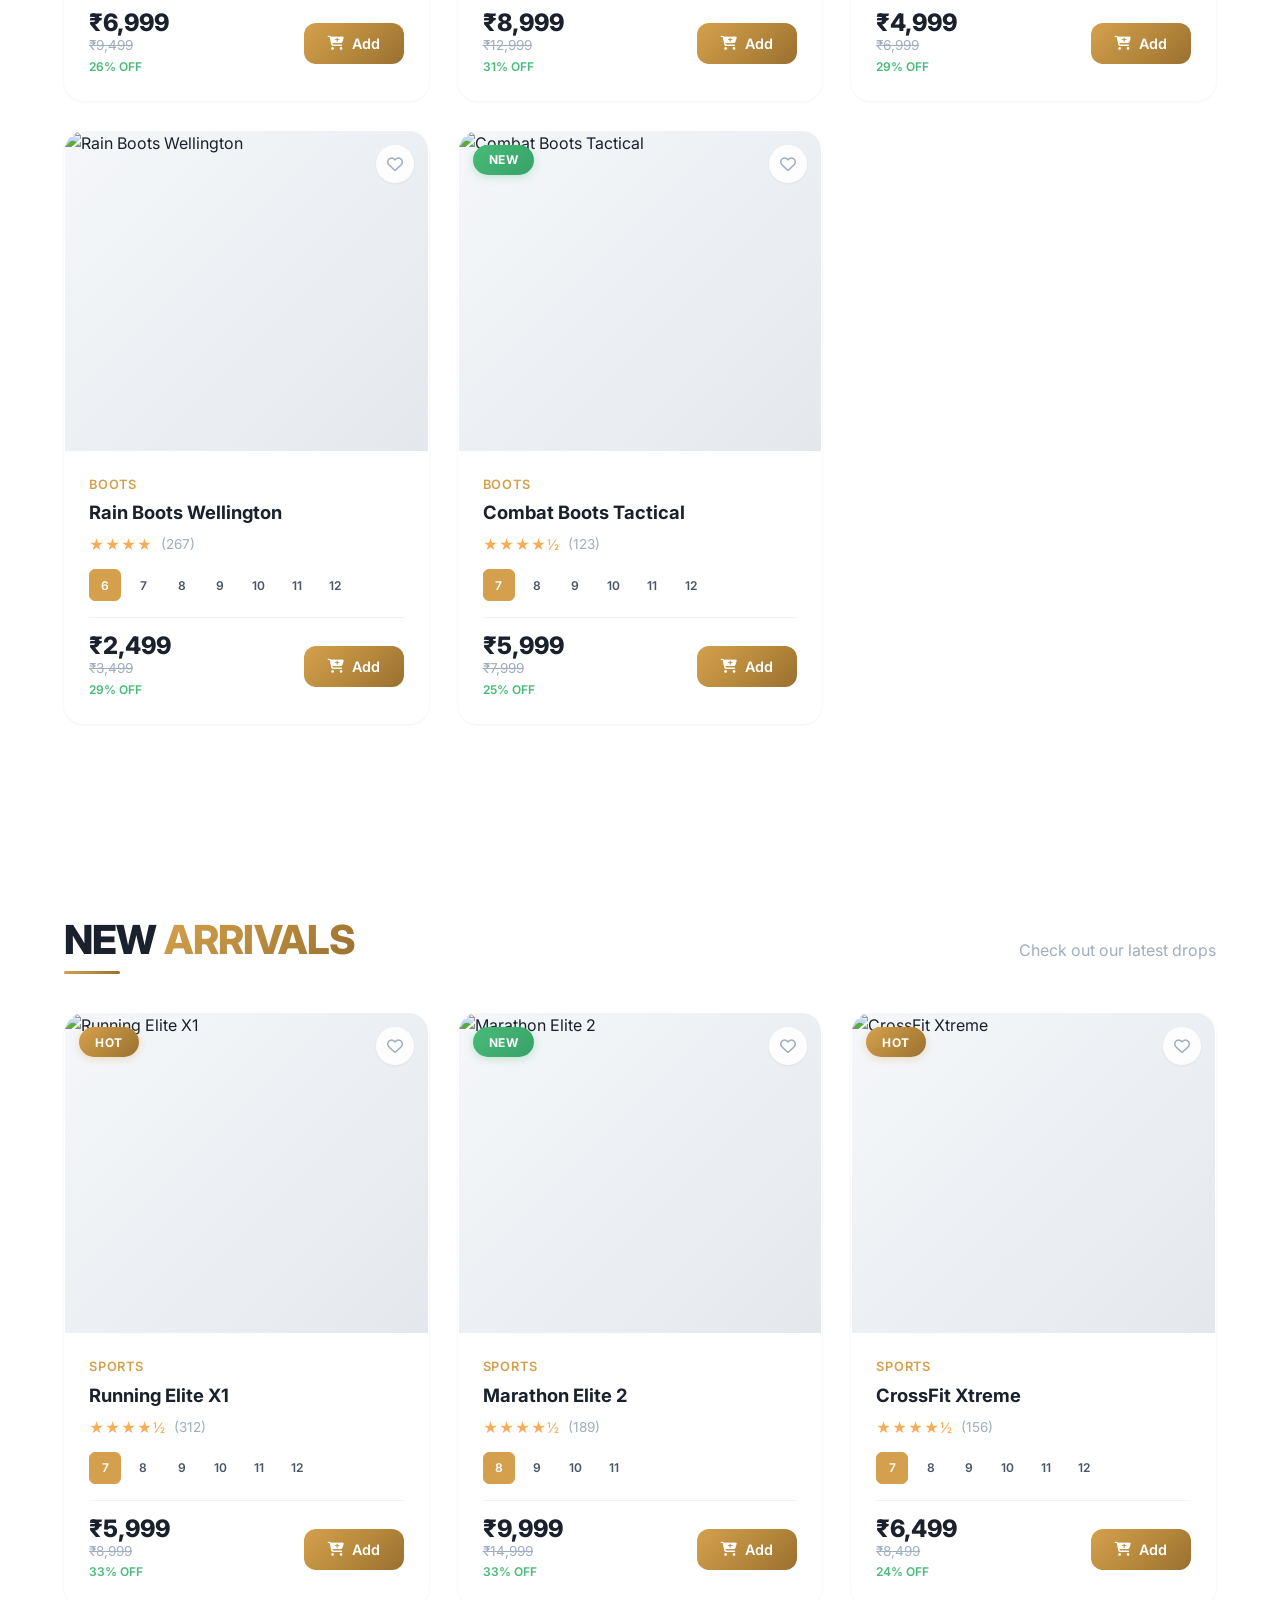
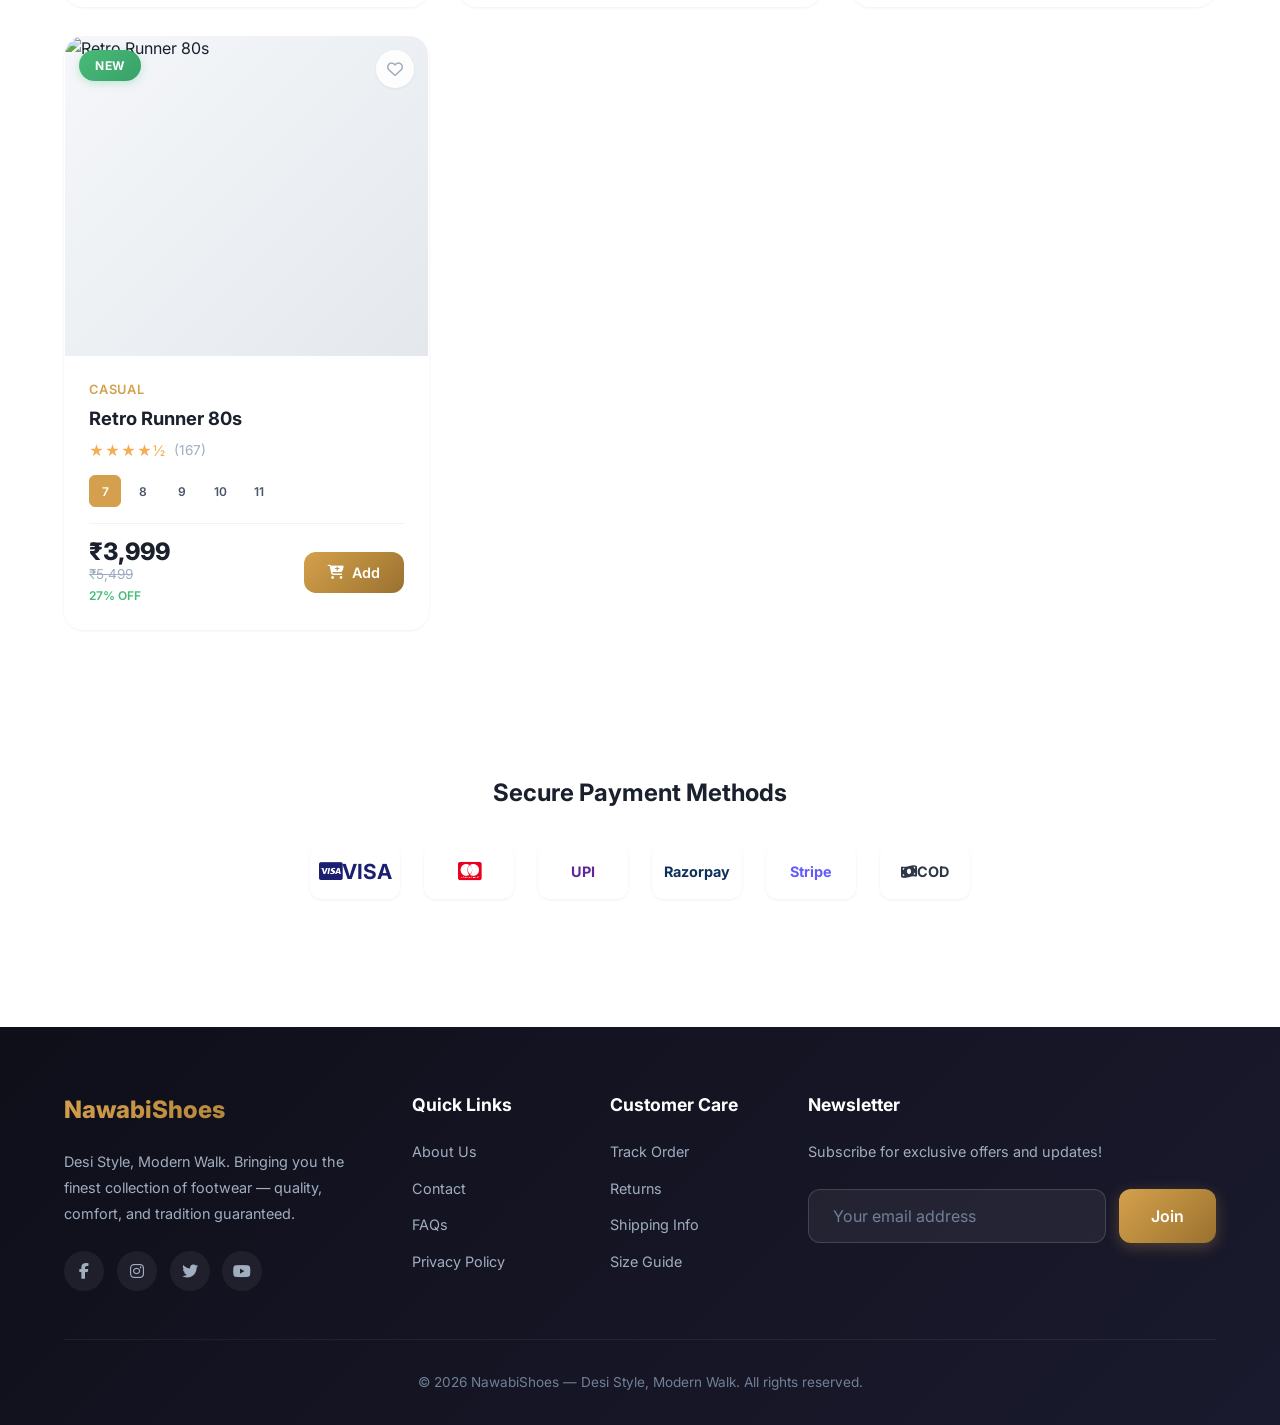
==== commit 70724841: "Add demo enhancements: loader, cursor, quick-view, cart anim, WhatsApp, trust strip, Hindi tagline, " ====
--- a/index.html
+++ b/index.html
@@ -36,6 +36,16 @@
   </style>
 </head>
 <body class="has-announce">
+
+  <!-- Page Loader -->
+  <div id="pageLoader">
+    <div class="loader-logo">NawabiShoes</div>
+    <div class="loader-tagline">Desi Style · Modern Walk</div>
+    <div class="loader-bar"></div>
+  </div>
+
+  <!-- Cursor Spotlight -->
+  <div id="cursorSpot"></div>
 
   <!-- Announcement Bar -->
   <div class="announce-bar">
@@ -144,6 +154,7 @@
           <span class="word" style="--d:.18s"><span class="highlight">Style</span></span>
         </h1>
         <p>Desi Style, Modern Walk — where tradition meets trend. Premium footwear from your favourite brands, delivered to your doorstep with secure payments.</p>
+        <span class="hero-hindi">नवाबी अंदाज़, आधुनिक कदम</span>
         <div class="hero-buttons">
           <button class="btn btn-primary btn-lg" onclick="document.getElementById('products').scrollIntoView({behavior:'smooth'})">
             <i class="fas fa-shopping-bag"></i> Shop Now
@@ -165,6 +176,21 @@
       </div>
     </div>
   </section>
+
+  <!-- Trust Strip -->
+  <div class="trust-strip">
+    <div class="trust-item"><span class="trust-flag">🇮🇳</span> Made in India</div>
+    <div class="trust-divider"></div>
+    <div class="trust-item"><i class="fas fa-award"></i> Hallmark Quality</div>
+    <div class="trust-divider"></div>
+    <div class="trust-item"><i class="fas fa-money-bill-wave"></i> COD Available</div>
+    <div class="trust-divider"></div>
+    <div class="trust-item"><i class="fas fa-undo"></i> 7-Day Easy Returns</div>
+    <div class="trust-divider"></div>
+    <div class="trust-item"><i class="fas fa-shield-alt"></i> 100% Secure Checkout</div>
+    <div class="trust-divider"></div>
+    <div class="trust-item"><i class="fas fa-headset"></i> 24/7 Support</div>
+  </div>
 
   <!-- Features Bar -->
   <div class="features-bar" data-reveal-stagger>
@@ -347,6 +373,42 @@
     </div>
   </div>
 
+  <!-- WhatsApp Floating Button -->
+  <a id="whatsappBtn" href="https://wa.me/919999999999?text=Hi%20NawabiShoes!%20I%20need%20help%20with%20an%20order." target="_blank" rel="noopener" aria-label="Chat on WhatsApp">
+    <i class="fab fa-whatsapp"></i>
+  </a>
+
+  <!-- Quick View Modal -->
+  <div class="qv-overlay" id="qvOverlay" onclick="App.closeQuickView(event)">
+    <div class="qv-modal" id="qvModal">
+      <button class="qv-close" onclick="App.closeQuickView(null)" aria-label="Close"><i class="fas fa-times"></i></button>
+      <div class="qv-image-col" id="qvImageCol">
+        <img id="qvImg" src="" alt="Product">
+        <div class="qv-dots" id="qvDots"></div>
+      </div>
+      <div class="qv-info-col">
+        <div class="qv-category" id="qvCategory"></div>
+        <h2 class="qv-name" id="qvName"></h2>
+        <div class="qv-rating">
+          <span class="stars" id="qvStars"></span>
+          <span id="qvReviews"></span>
+        </div>
+        <div class="qv-price-row">
+          <span class="qv-price" id="qvPrice"></span>
+          <span class="qv-original" id="qvOriginal"></span>
+          <span class="qv-off" id="qvOff"></span>
+        </div>
+        <div>
+          <div class="qv-size-label">Select Size</div>
+          <div class="qv-sizes" id="qvSizes"></div>
+        </div>
+        <button class="qv-add-btn" id="qvAddBtn" onclick="App.qvAddToCart()">
+          <i class="fas fa-cart-plus"></i> Add to Cart
+        </button>
+      </div>
+    </div>
+  </div>
+
   <!-- Back to Top -->
   <button class="back-to-top" id="backToTop" aria-label="Back to top">
     <i class="fas fa-arrow-up"></i>
--- a/css/style.css
+++ b/css/style.css
@@ -2932,6 +2932,420 @@
   to   { opacity: 1; }
 }
 
+/* ==========================================================================
+   DEMO ENHANCEMENT LAYER  — NawabiShoes
+   Page Loader · Cursor · Quick View · Cart Anim · WhatsApp · Trust Strip
+   Countdown · Image Swap · Admin Badge
+   ========================================================================== */
+
+/* --- Page Loader --- */
+#pageLoader {
+  position: fixed;
+  inset: 0;
+  background: #0f0f1a;
+  z-index: 99999;
+  display: flex;
+  flex-direction: column;
+  align-items: center;
+  justify-content: center;
+  gap: 1.2rem;
+  transition: opacity 0.55s ease, visibility 0.55s ease;
+}
+#pageLoader.hide {
+  opacity: 0;
+  visibility: hidden;
+  pointer-events: none;
+}
+.loader-logo {
+  font-size: 2.2rem;
+  font-weight: 900;
+  letter-spacing: -0.03em;
+  background: linear-gradient(135deg, #d4a04d, #e8c46a, #9a7030);
+  -webkit-background-clip: text;
+  -webkit-text-fill-color: transparent;
+  background-clip: text;
+  animation: loaderPulse 1.4s ease-in-out infinite;
+}
+.loader-tagline {
+  font-size: 0.72rem;
+  letter-spacing: 0.28em;
+  text-transform: uppercase;
+  color: rgba(255,255,255,0.35);
+}
+.loader-bar {
+  width: 120px;
+  height: 2px;
+  background: rgba(255,255,255,0.08);
+  border-radius: 2px;
+  overflow: hidden;
+}
+.loader-bar::after {
+  content: '';
+  display: block;
+  height: 100%;
+  background: linear-gradient(90deg, #d4a04d, #e8c46a);
+  border-radius: 2px;
+  animation: loaderSlide 1.1s cubic-bezier(0.4,0,0.2,1) forwards;
+}
+@keyframes loaderSlide {
+  from { width: 0; }
+  to   { width: 100%; }
+}
+@keyframes loaderPulse {
+  0%,100% { opacity: 1; }
+  50%     { opacity: 0.6; }
+}
+
+/* --- Cursor Spotlight --- */
+#cursorSpot {
+  position: fixed;
+  width: 380px;
+  height: 380px;
+  border-radius: 50%;
+  background: radial-gradient(circle, rgba(212,160,77,0.13) 0%, transparent 70%);
+  pointer-events: none;
+  z-index: 9998;
+  transform: translate(-50%, -50%);
+  transition: transform 0.08s linear;
+  mix-blend-mode: screen;
+}
+
+/* --- Quick View Modal --- */
+.qv-overlay {
+  position: fixed;
+  inset: 0;
+  background: rgba(10,10,20,0.65);
+  backdrop-filter: blur(14px);
+  -webkit-backdrop-filter: blur(14px);
+  z-index: 4000;
+  display: flex;
+  align-items: center;
+  justify-content: center;
+  padding: 1.5rem;
+  opacity: 0;
+  visibility: hidden;
+  transition: opacity 0.35s ease, visibility 0.35s ease;
+}
+.qv-overlay.open {
+  opacity: 1;
+  visibility: visible;
+}
+.qv-modal {
+  background: rgba(255,255,255,0.96);
+  backdrop-filter: blur(20px);
+  -webkit-backdrop-filter: blur(20px);
+  border-radius: 24px;
+  border: 1px solid rgba(255,255,255,0.6);
+  box-shadow: 0 40px 100px rgba(0,0,0,0.28);
+  max-width: 860px;
+  width: 100%;
+  max-height: 90vh;
+  overflow-y: auto;
+  display: grid;
+  grid-template-columns: 1fr 1fr;
+  transform: translateY(30px) scale(0.97);
+  transition: transform 0.4s cubic-bezier(0.22,1,0.36,1);
+}
+.qv-overlay.open .qv-modal {
+  transform: translateY(0) scale(1);
+}
+.qv-image-col {
+  position: relative;
+  background: #f8f9fa;
+  border-radius: 24px 0 0 24px;
+  overflow: hidden;
+}
+.qv-image-col img {
+  width: 100%;
+  height: 100%;
+  min-height: 380px;
+  object-fit: cover;
+  transition: transform 0.7s cubic-bezier(0.22,1,0.36,1);
+}
+.qv-image-col:hover img { transform: scale(1.06); }
+.qv-dots {
+  position: absolute;
+  bottom: 1rem;
+  left: 50%;
+  transform: translateX(-50%);
+  display: flex;
+  gap: 6px;
+}
+.qv-dot {
+  width: 7px; height: 7px;
+  border-radius: 50%;
+  background: rgba(255,255,255,0.45);
+  cursor: pointer;
+  transition: background 0.2s, transform 0.2s;
+  border: none;
+}
+.qv-dot.active {
+  background: #d4a04d;
+  transform: scale(1.3);
+}
+.qv-info-col {
+  padding: 2.5rem 2rem;
+  display: flex;
+  flex-direction: column;
+  gap: 1rem;
+}
+.qv-close {
+  position: absolute;
+  top: 1rem; right: 1rem;
+  width: 36px; height: 36px;
+  border-radius: 50%;
+  background: rgba(255,255,255,0.9);
+  border: none;
+  cursor: pointer;
+  display: flex; align-items: center; justify-content: center;
+  font-size: 1rem;
+  color: #4a5568;
+  box-shadow: 0 2px 12px rgba(0,0,0,0.12);
+  transition: all 0.2s;
+  z-index: 2;
+}
+.qv-close:hover { background: #1a1a2e; color: white; transform: rotate(90deg); }
+.qv-category { font-size: 0.7rem; letter-spacing: 0.2em; text-transform: uppercase; color: var(--primary); font-weight: 600; }
+.qv-name { font-size: 1.55rem; font-weight: 800; line-height: 1.2; color: #1a202c; }
+.qv-rating { display: flex; align-items: center; gap: 0.5rem; }
+.qv-rating .stars { color: #d4a04d; font-size: 0.95rem; }
+.qv-rating span { font-size: 0.82rem; color: #718096; }
+.qv-price-row { display: flex; align-items: baseline; gap: 0.8rem; }
+.qv-price { font-size: 1.8rem; font-weight: 800; color: #1a202c; }
+.qv-original { font-size: 1rem; color: #a0aec0; text-decoration: line-through; }
+.qv-off { font-size: 0.8rem; background: #fed7d7; color: #c53030; padding: 0.2rem 0.6rem; border-radius: 50px; font-weight: 700; }
+.qv-size-label { font-size: 0.78rem; font-weight: 700; letter-spacing: 0.1em; text-transform: uppercase; color: #4a5568; margin-bottom: 0.5rem; }
+.qv-sizes { display: flex; flex-wrap: wrap; gap: 0.5rem; }
+.qv-size-btn {
+  width: 42px; height: 42px;
+  border-radius: 10px;
+  border: 1.5px solid #e2e8f0;
+  background: white;
+  cursor: pointer;
+  font-weight: 600;
+  font-size: 0.85rem;
+  transition: all 0.2s;
+}
+.qv-size-btn:hover { border-color: var(--primary); color: var(--primary); }
+.qv-size-btn.selected { background: #1a1a2e; color: white; border-color: #1a1a2e; }
+.qv-add-btn {
+  padding: 1rem 1.5rem;
+  border-radius: 14px;
+  background: linear-gradient(135deg, #d4a04d, #9a7030);
+  color: white;
+  border: none;
+  cursor: pointer;
+  font-weight: 700;
+  font-size: 1rem;
+  letter-spacing: 0.03em;
+  transition: all 0.3s;
+  display: flex;
+  align-items: center;
+  justify-content: center;
+  gap: 0.6rem;
+  margin-top: auto;
+}
+.qv-add-btn:hover { transform: translateY(-2px); box-shadow: 0 12px 30px rgba(212,160,77,0.35); }
+.qv-add-btn.adding { background: #48bb78; }
+.qv-add-btn.added  { background: #38a169; }
+@media (max-width: 640px) {
+  .qv-modal { grid-template-columns: 1fr; }
+  .qv-image-col { border-radius: 24px 24px 0 0; }
+  .qv-image-col img { min-height: 240px; }
+}
+
+/* --- Add-to-cart micro-animation --- */
+.add-cart-btn { position: relative; overflow: hidden; min-width: 72px; transition: all 0.3s; }
+.add-cart-btn.adding {
+  background: #718096 !important;
+  pointer-events: none;
+}
+.add-cart-btn.added {
+  background: #48bb78 !important;
+}
+.add-cart-btn .btn-spinner {
+  display: none;
+  width: 14px; height: 14px;
+  border: 2px solid rgba(255,255,255,0.4);
+  border-top-color: white;
+  border-radius: 50%;
+  animation: spin 0.6s linear infinite;
+}
+.add-cart-btn.adding .btn-spinner { display: inline-block; }
+.add-cart-btn.adding .btn-label   { display: none; }
+.add-cart-btn.added .btn-label    { display: inline; }
+@keyframes spin { to { transform: rotate(360deg); } }
+
+/* Cart badge bounce */
+@keyframes badgeBounce {
+  0%   { transform: scale(1); }
+  30%  { transform: scale(1.55); }
+  55%  { transform: scale(0.85); }
+  75%  { transform: scale(1.2); }
+  100% { transform: scale(1); }
+}
+.badge.bounce { animation: badgeBounce 0.5s cubic-bezier(0.22,1,0.36,1); }
+
+/* --- WhatsApp Floating Button --- */
+#whatsappBtn {
+  position: fixed;
+  bottom: 5.5rem;
+  right: 1.6rem;
+  width: 56px; height: 56px;
+  border-radius: 50%;
+  background: #25d366;
+  color: white;
+  font-size: 1.55rem;
+  display: flex; align-items: center; justify-content: center;
+  box-shadow: 0 8px 24px rgba(37,211,102,0.45);
+  z-index: 800;
+  text-decoration: none;
+  transition: transform 0.25s ease, box-shadow 0.25s ease;
+}
+#whatsappBtn::before {
+  content: '';
+  position: absolute;
+  inset: -6px;
+  border-radius: 50%;
+  border: 2px solid #25d366;
+  opacity: 0.5;
+  animation: waPulse 2s ease-out infinite;
+}
+#whatsappBtn::after {
+  content: '';
+  position: absolute;
+  inset: -12px;
+  border-radius: 50%;
+  border: 2px solid #25d366;
+  opacity: 0.25;
+  animation: waPulse 2s ease-out 0.5s infinite;
+}
+#whatsappBtn:hover { transform: scale(1.12); box-shadow: 0 14px 36px rgba(37,211,102,0.55); }
+@keyframes waPulse {
+  0%   { transform: scale(1);   opacity: 0.5; }
+  100% { transform: scale(1.7); opacity: 0; }
+}
+
+/* --- Trust Badge Strip --- */
+.trust-strip {
+  background: linear-gradient(135deg, #1a1a2e 0%, #16213e 100%);
+  padding: 0.9rem 5%;
+  display: flex;
+  align-items: center;
+  justify-content: center;
+  gap: 2.5rem;
+  flex-wrap: wrap;
+}
+.trust-item {
+  display: flex;
+  align-items: center;
+  gap: 0.55rem;
+  color: rgba(255,255,255,0.78);
+  font-size: 0.8rem;
+  font-weight: 500;
+  letter-spacing: 0.04em;
+  white-space: nowrap;
+}
+.trust-item i { color: #d4a04d; font-size: 1rem; }
+.trust-flag { font-size: 1.1rem; }
+.trust-divider {
+  width: 1px; height: 18px;
+  background: rgba(255,255,255,0.12);
+}
+@media (max-width: 600px) {
+  .trust-divider { display: none; }
+  .trust-strip { gap: 1rem; }
+}
+
+/* --- Hindi tagline --- */
+.hero-hindi {
+  display: block;
+  font-size: 0.95rem;
+  font-weight: 400;
+  color: rgba(255,255,255,0.45);
+  letter-spacing: 0.04em;
+  margin-top: 0.4rem;
+  font-style: italic;
+  opacity: 0;
+  animation: heroFadeUp 0.9s cubic-bezier(0.22,1,0.36,1) 0.85s forwards;
+}
+
+/* --- Countdown Timer Badge on cards --- */
+.card-countdown {
+  position: absolute;
+  top: 2.8rem;
+  left: 0.75rem;
+  background: linear-gradient(135deg, #c53030, #e53e3e);
+  color: white;
+  font-size: 0.65rem;
+  font-weight: 700;
+  letter-spacing: 0.05em;
+  padding: 0.22rem 0.55rem;
+  border-radius: 6px;
+  z-index: 3;
+  display: flex;
+  align-items: center;
+  gap: 0.3rem;
+  box-shadow: 0 2px 8px rgba(197,48,48,0.4);
+}
+.card-countdown i { font-size: 0.6rem; }
+
+/* --- Second image hover swap --- */
+.product-image-wrap { position: relative; overflow: hidden; }
+.product-img-secondary {
+  position: absolute;
+  inset: 0;
+  width: 100%; height: 100%;
+  object-fit: cover;
+  opacity: 0;
+  transform: scale(1.04);
+  transition: opacity 0.5s ease, transform 0.5s ease;
+}
+.product-card:hover .product-img-secondary { opacity: 1; transform: scale(1); }
+.product-card:hover .product-image-wrap > img:first-child { opacity: 0; }
+
+/* --- Admin live order badge --- */
+.admin-nav-item { position: relative; }
+.live-badge {
+  position: absolute;
+  top: 0.6rem; right: 0.8rem;
+  width: 8px; height: 8px;
+  border-radius: 50%;
+  background: #f56565;
+  box-shadow: 0 0 0 0 rgba(245,101,101,0.6);
+  animation: livePulse 1.5s ease-in-out infinite;
+}
+@keyframes livePulse {
+  0%   { box-shadow: 0 0 0 0 rgba(245,101,101,0.6); }
+  70%  { box-shadow: 0 0 0 8px rgba(245,101,101,0); }
+  100% { box-shadow: 0 0 0 0 rgba(245,101,101,0); }
+}
+
+/* Quick-view trigger on product card */
+.qv-trigger {
+  position: absolute;
+  bottom: 0; left: 0; right: 0;
+  padding: 0.65rem;
+  background: rgba(15,15,26,0.82);
+  backdrop-filter: blur(8px);
+  color: white;
+  font-size: 0.75rem;
+  font-weight: 600;
+  letter-spacing: 0.1em;
+  text-transform: uppercase;
+  text-align: center;
+  cursor: pointer;
+  border: none;
+  opacity: 0;
+  transform: translateY(100%);
+  transition: opacity 0.3s ease, transform 0.3s cubic-bezier(0.22,1,0.36,1);
+  z-index: 4;
+}
+.product-card:hover .qv-trigger {
+  opacity: 1;
+  transform: translateY(0);
+}
+
 /* --- Respect reduced motion --- */
 @media (prefers-reduced-motion: reduce) {
   *, *::before, *::after {
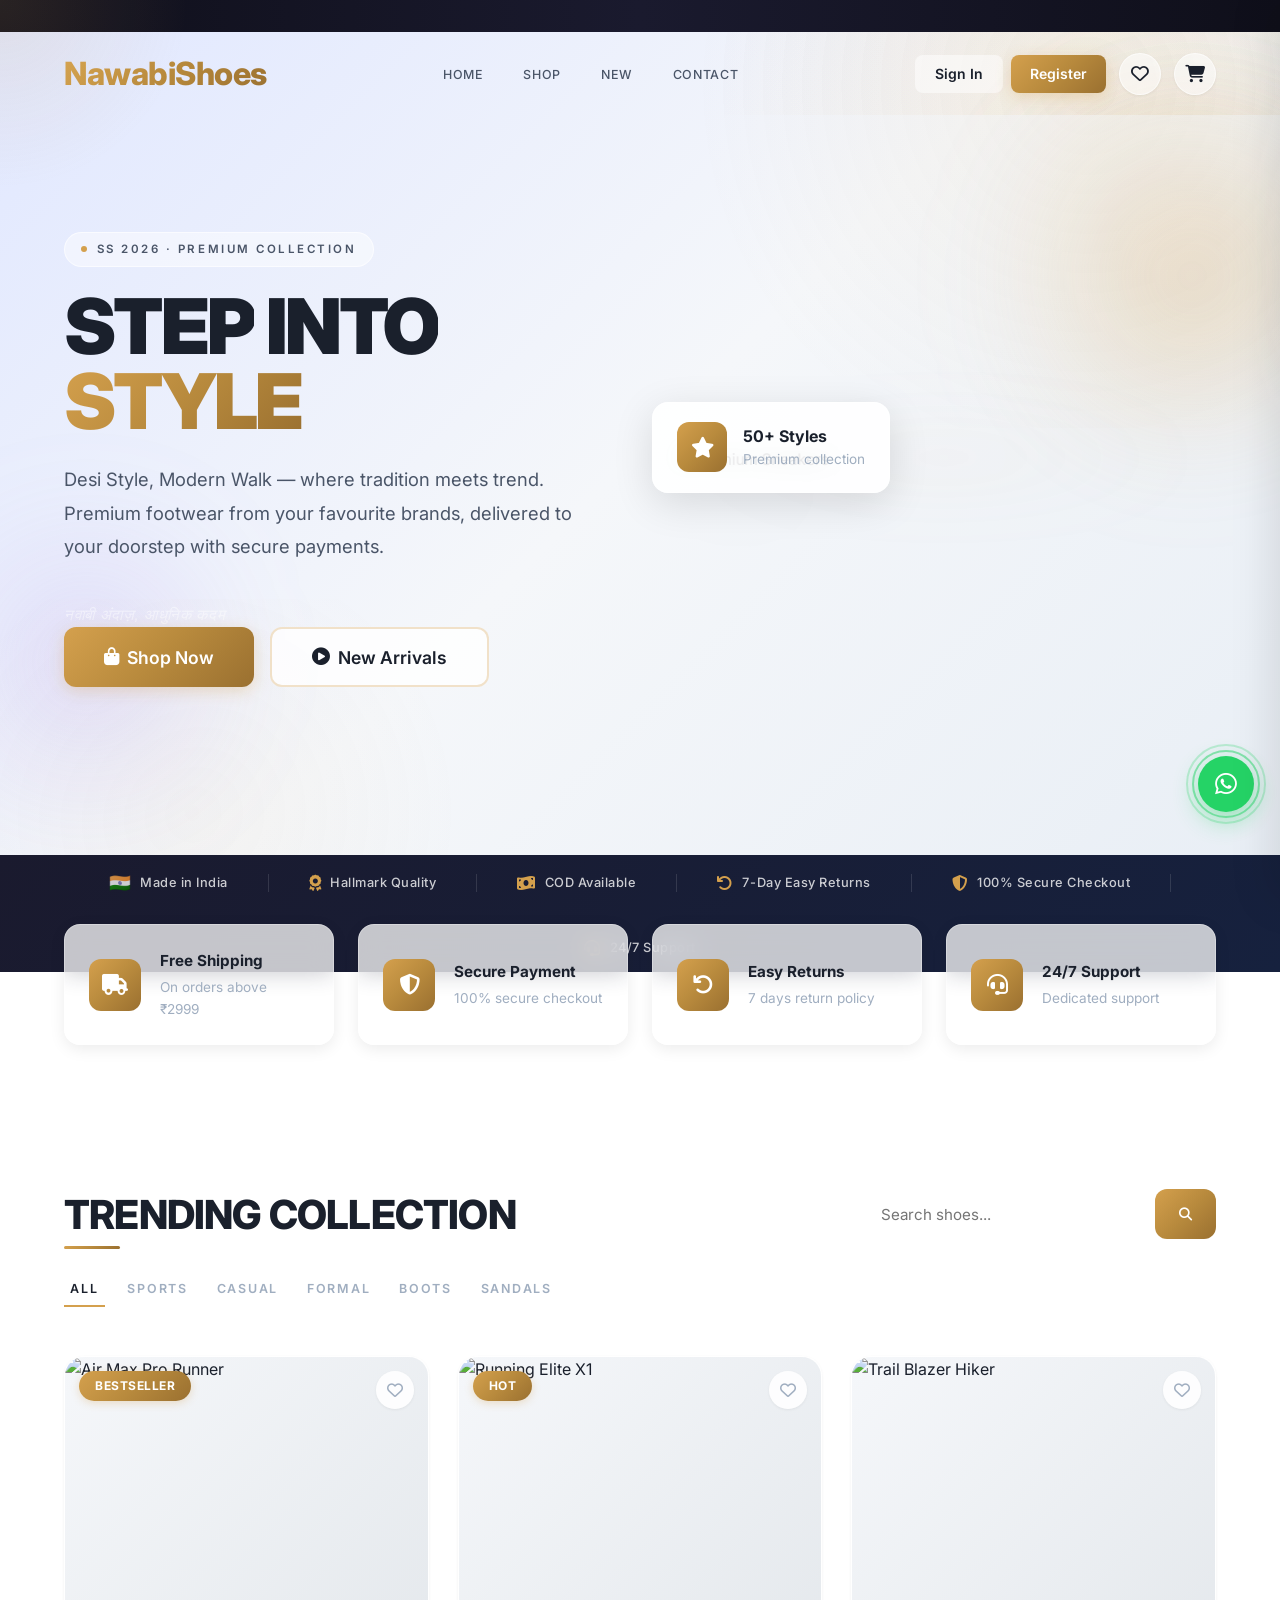
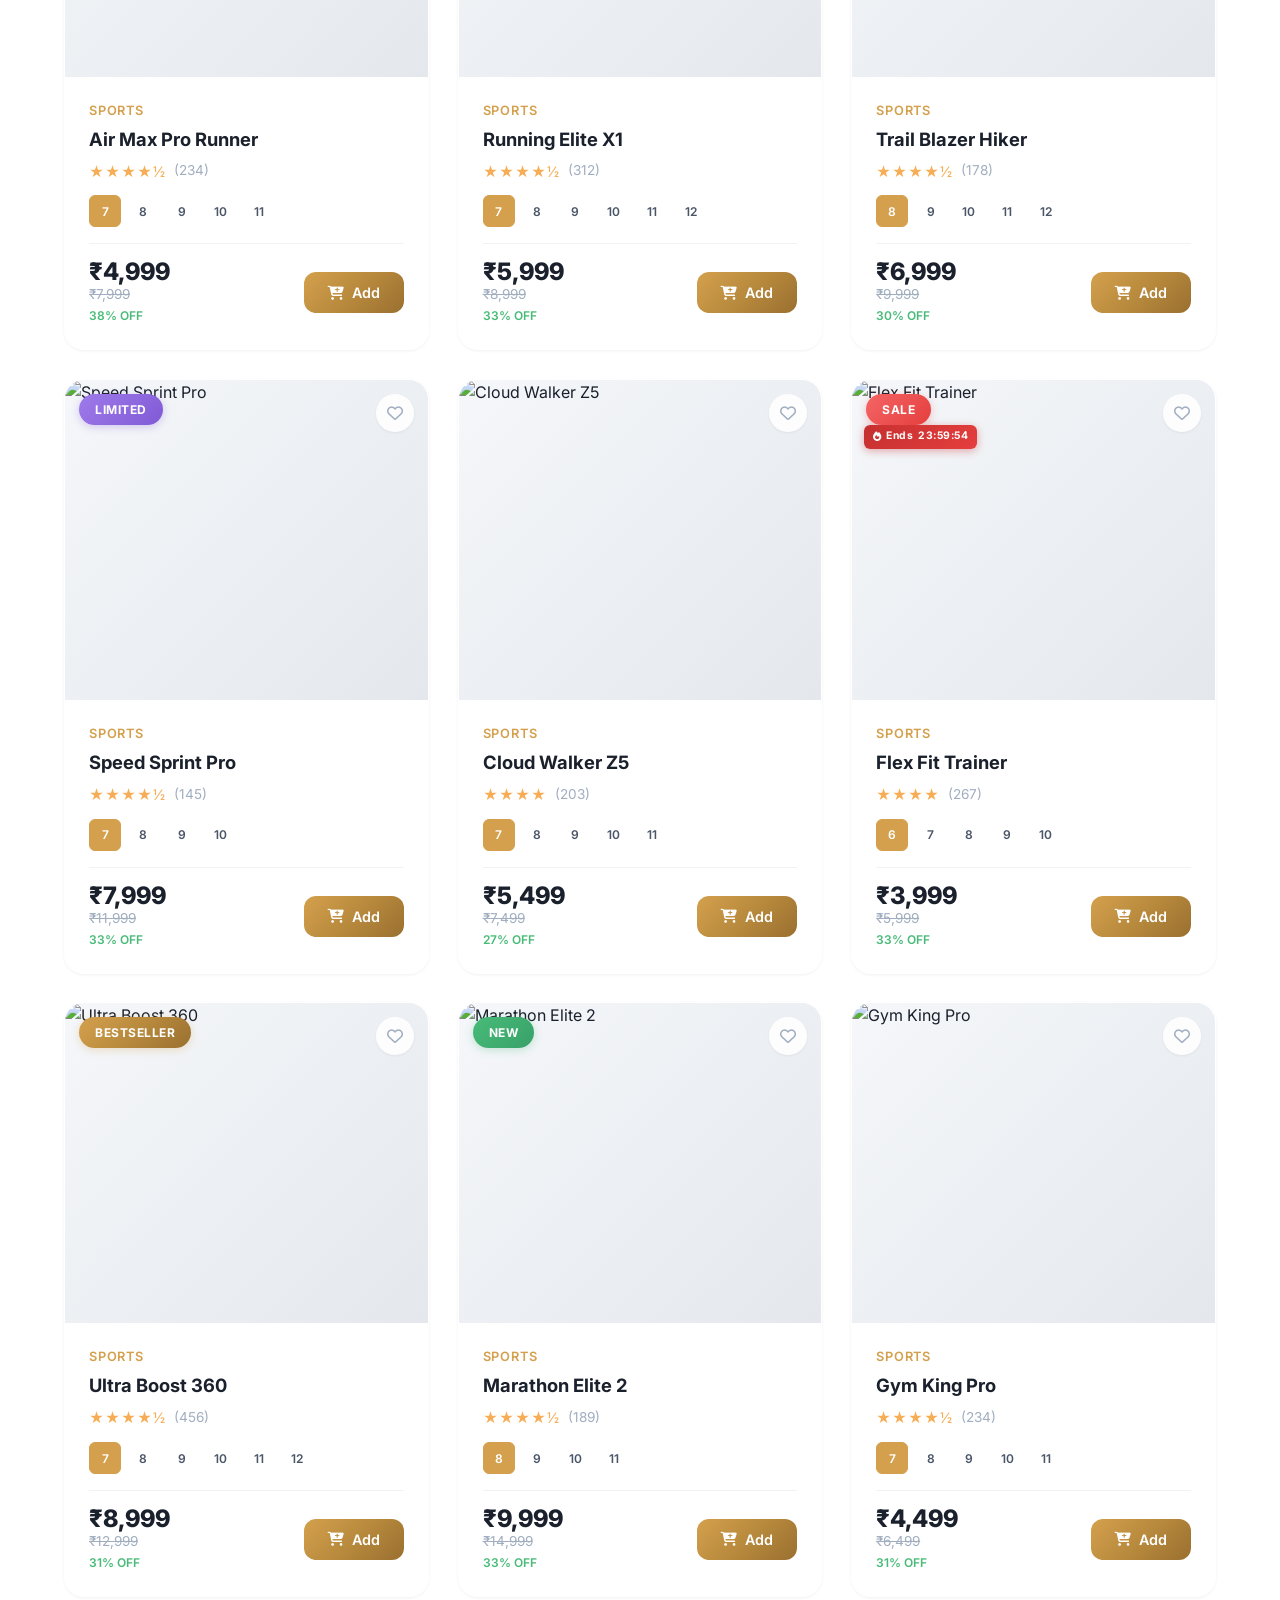
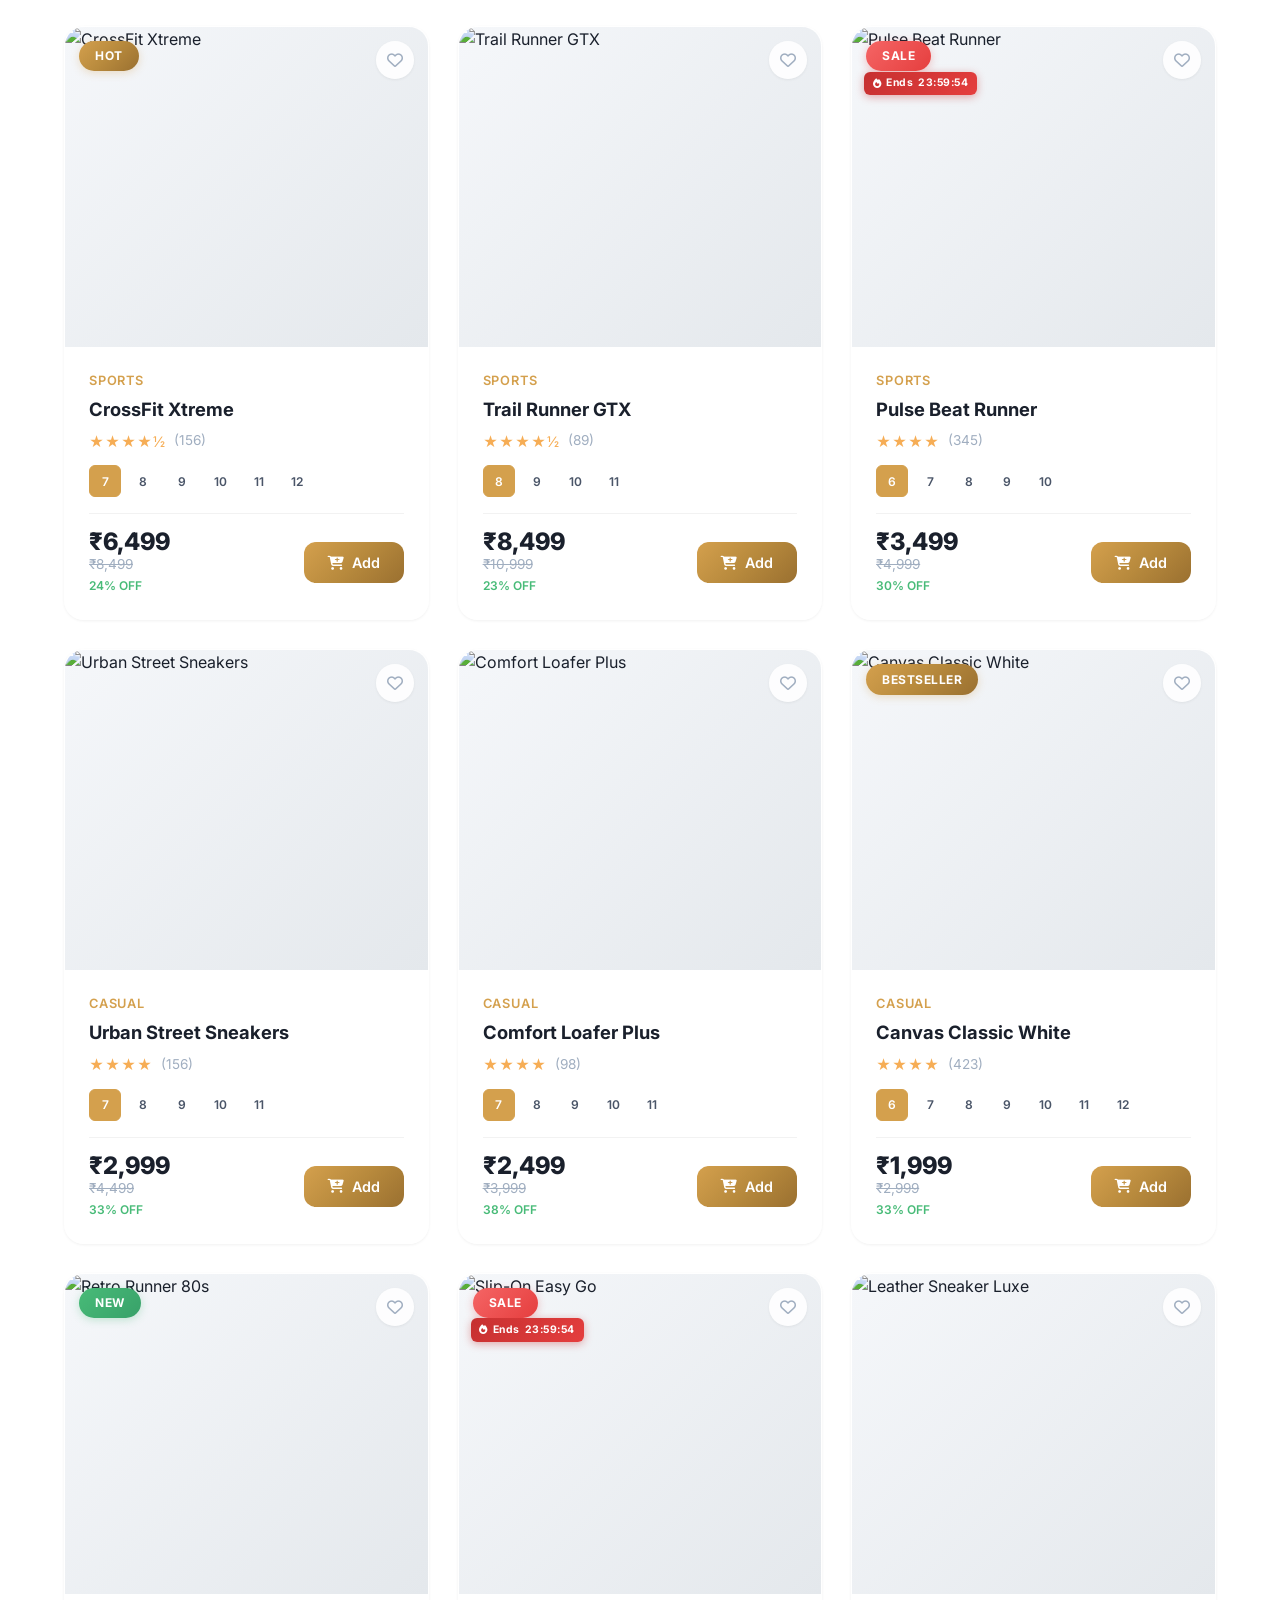
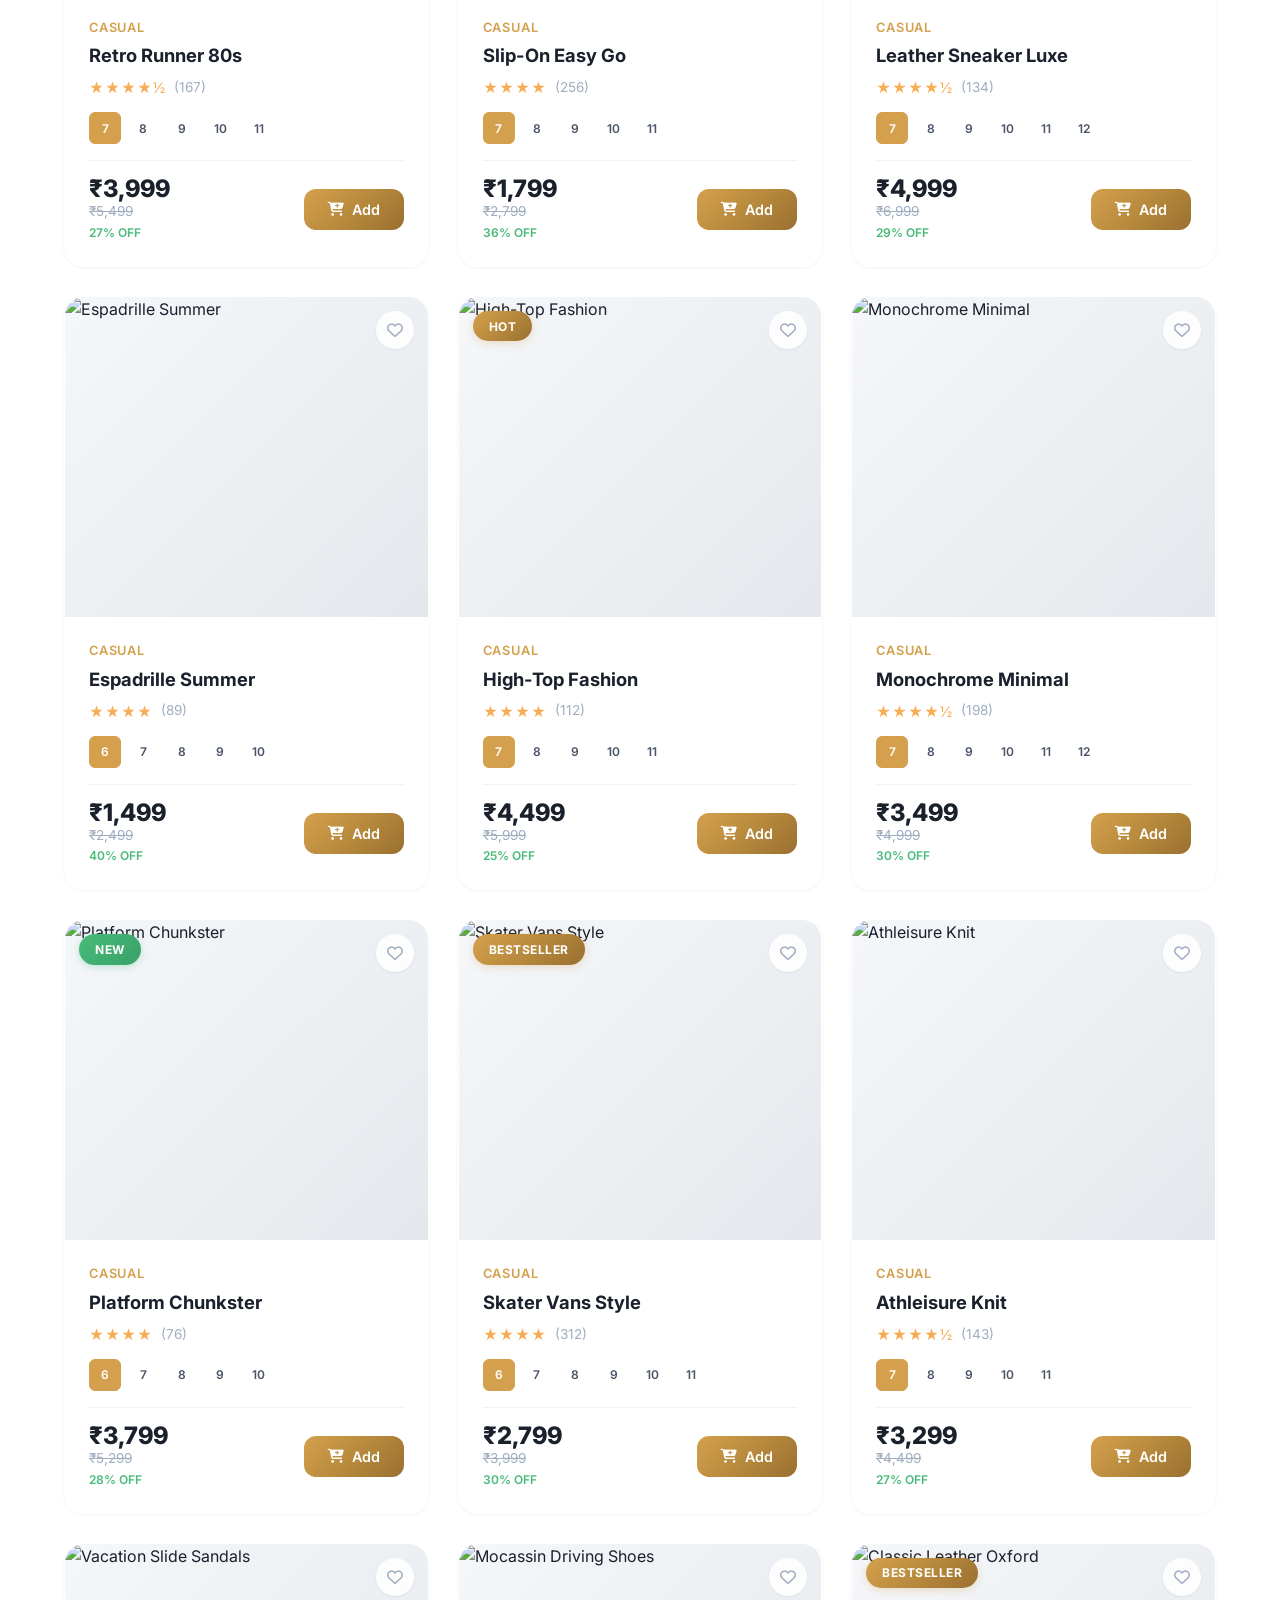
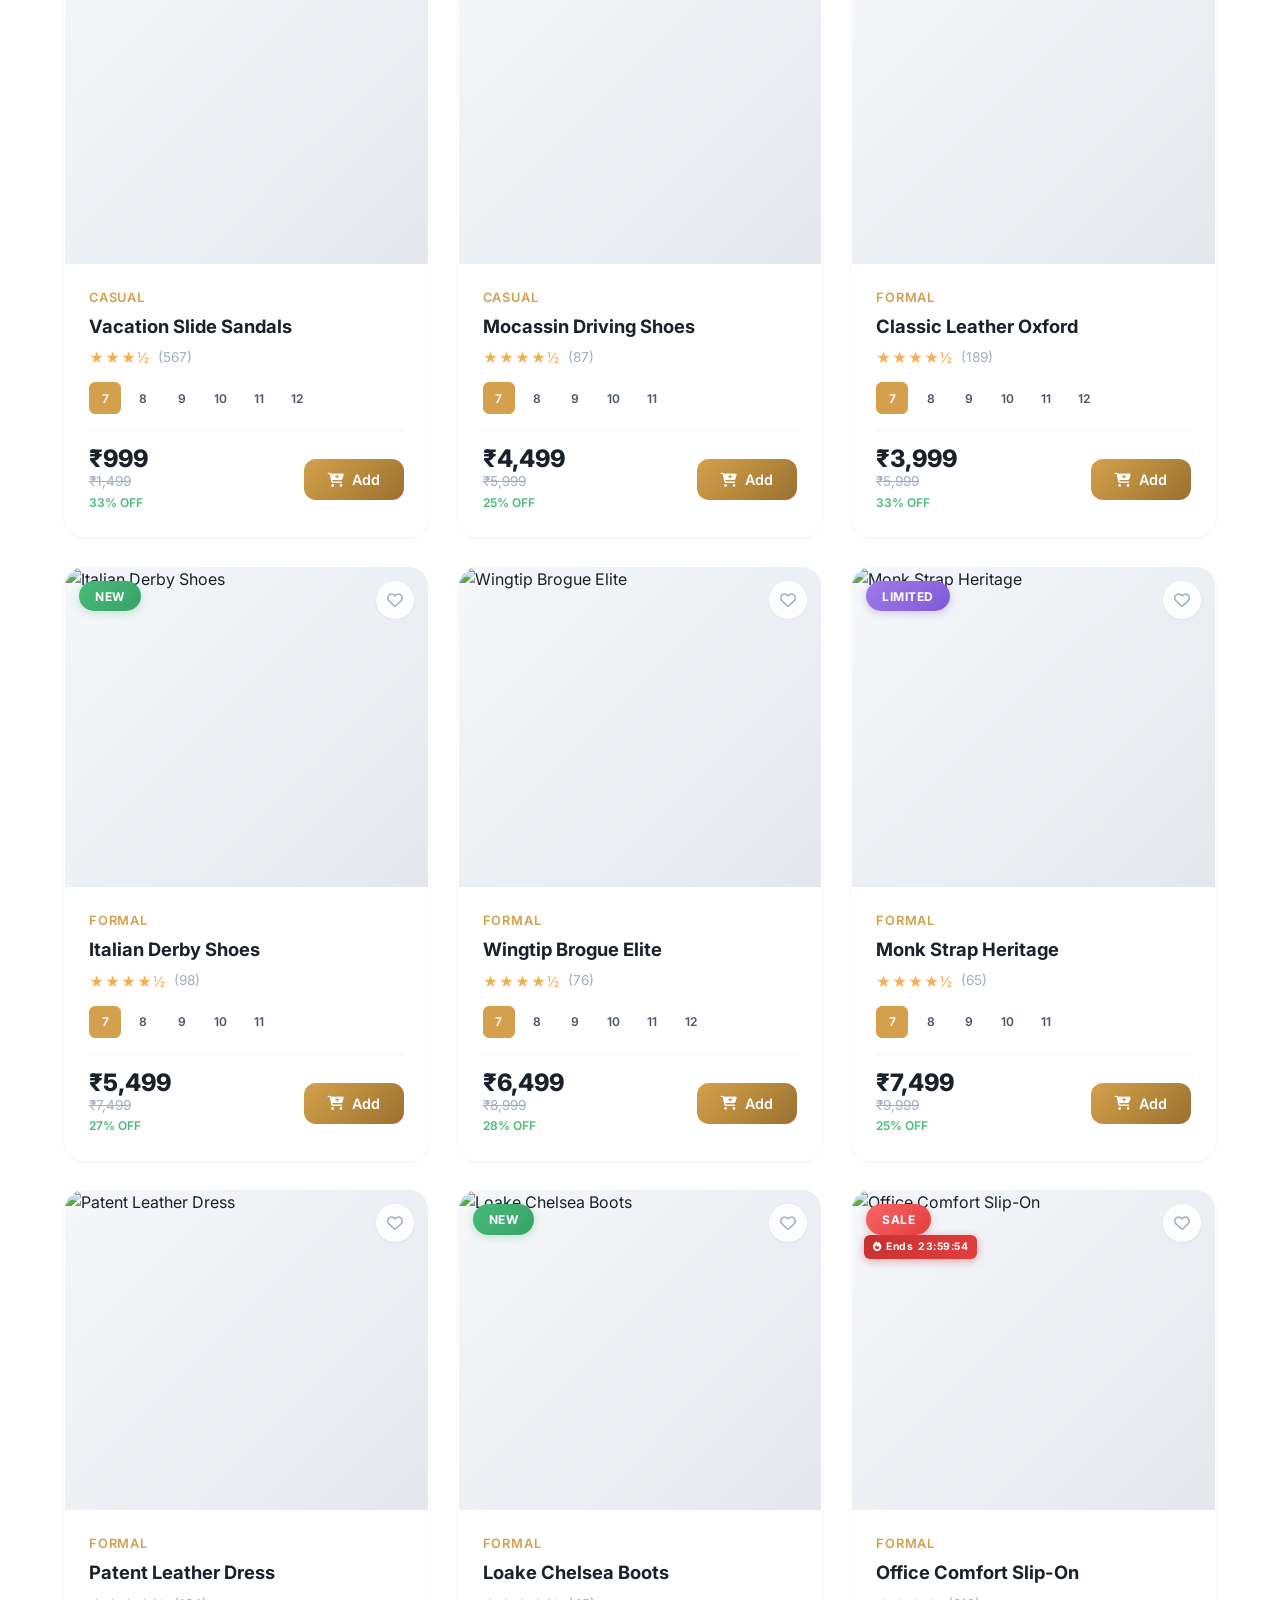
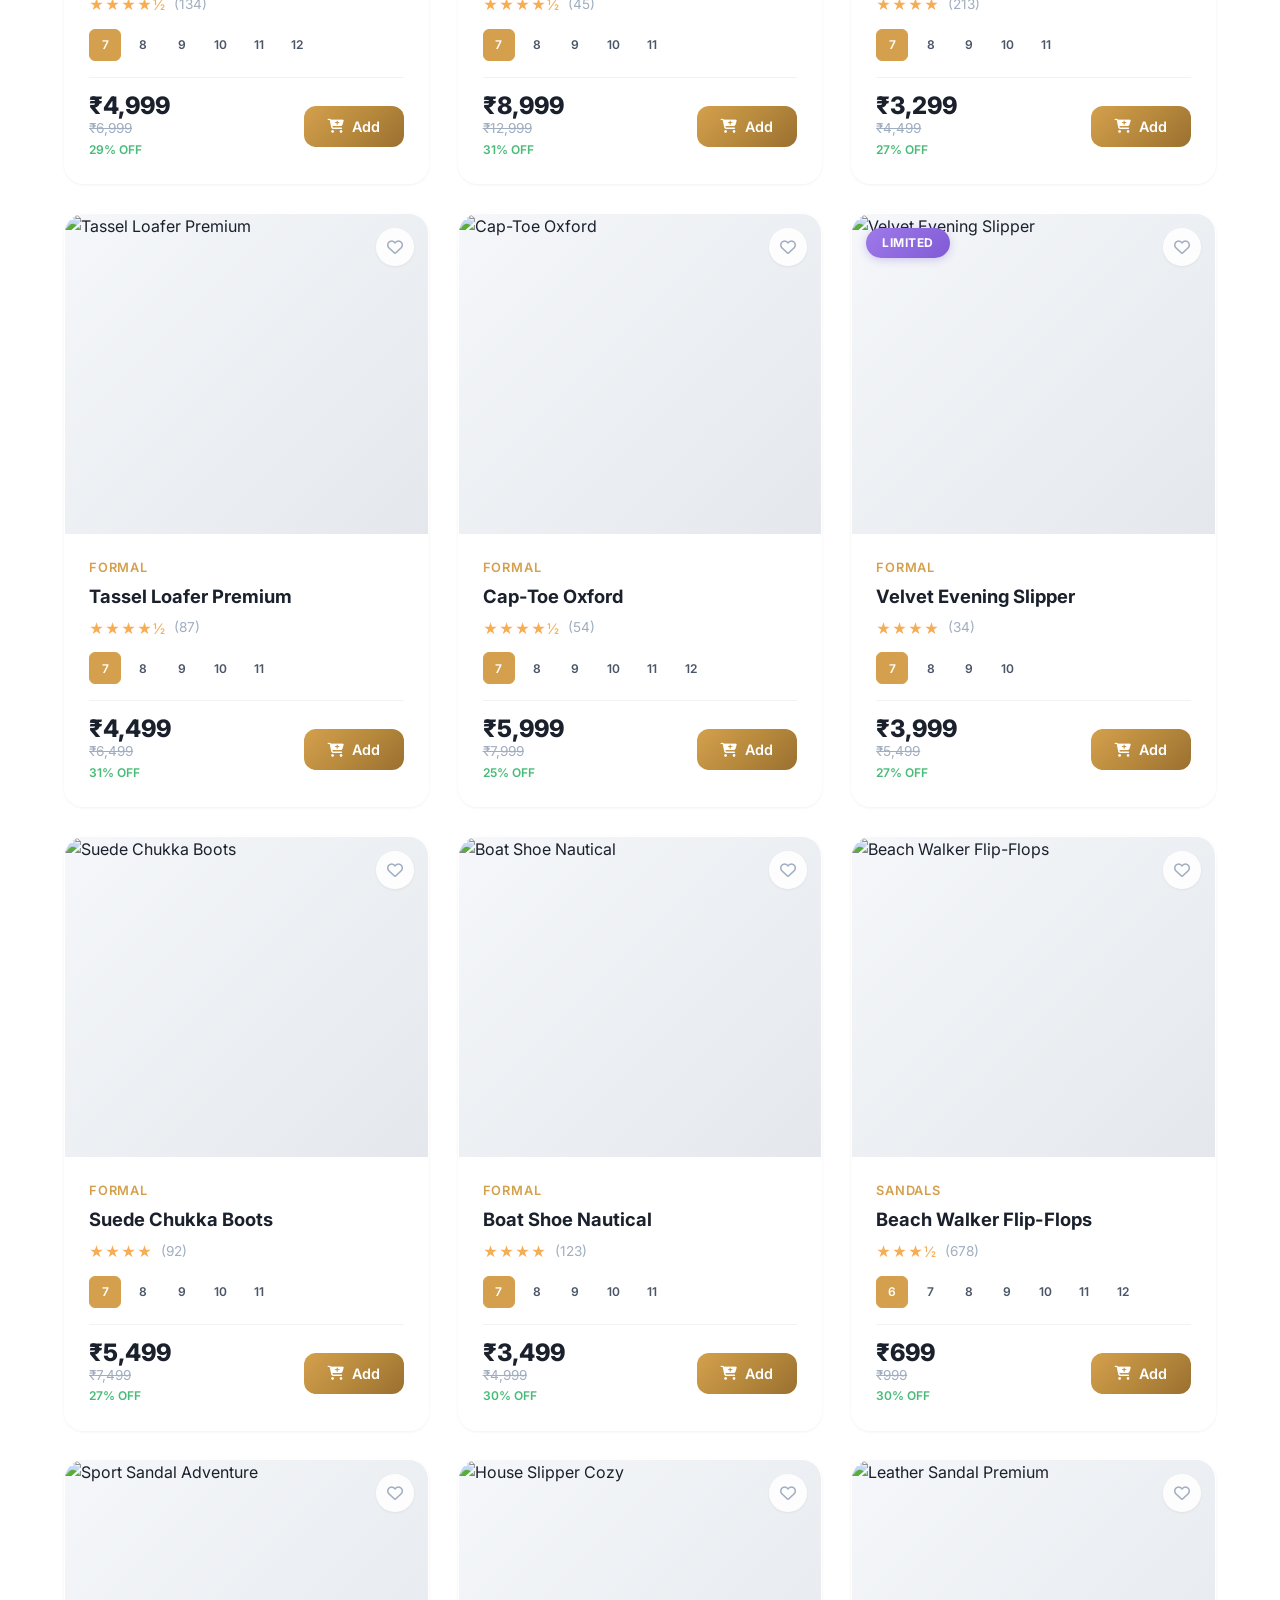
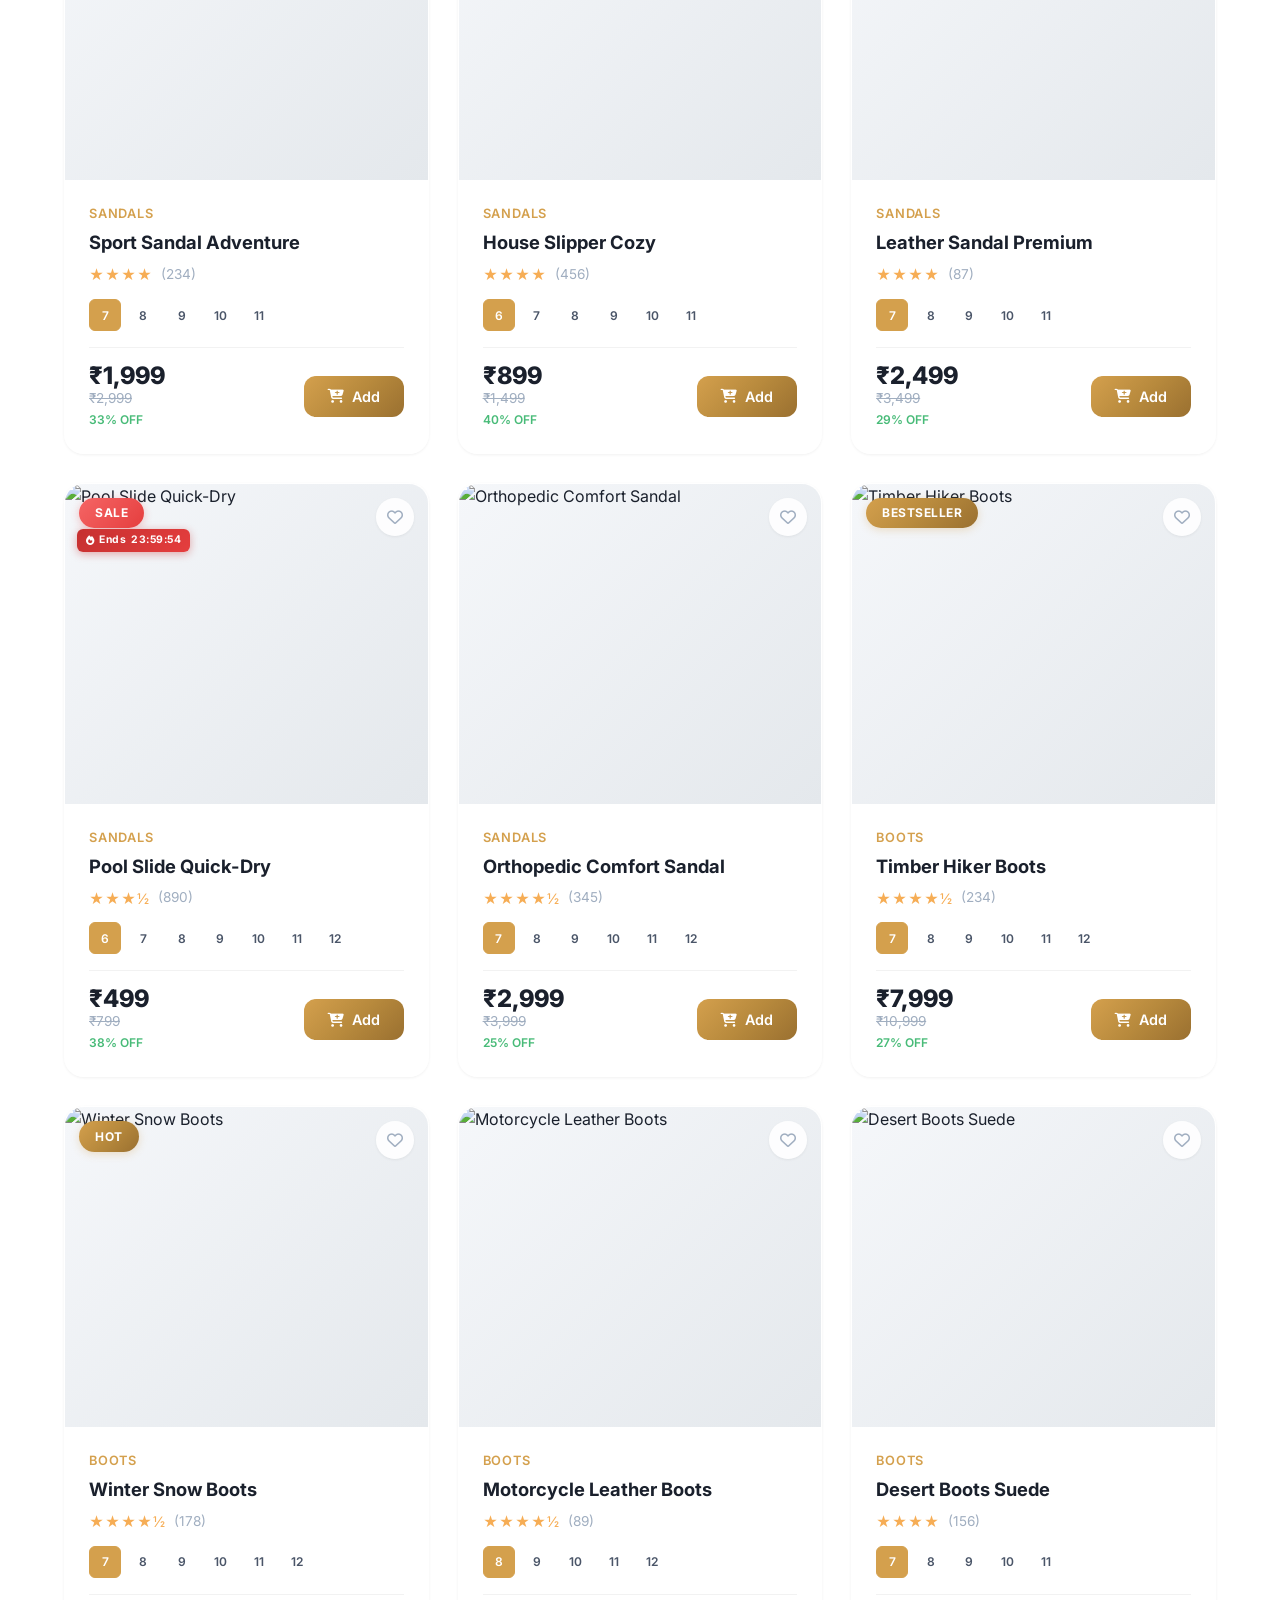
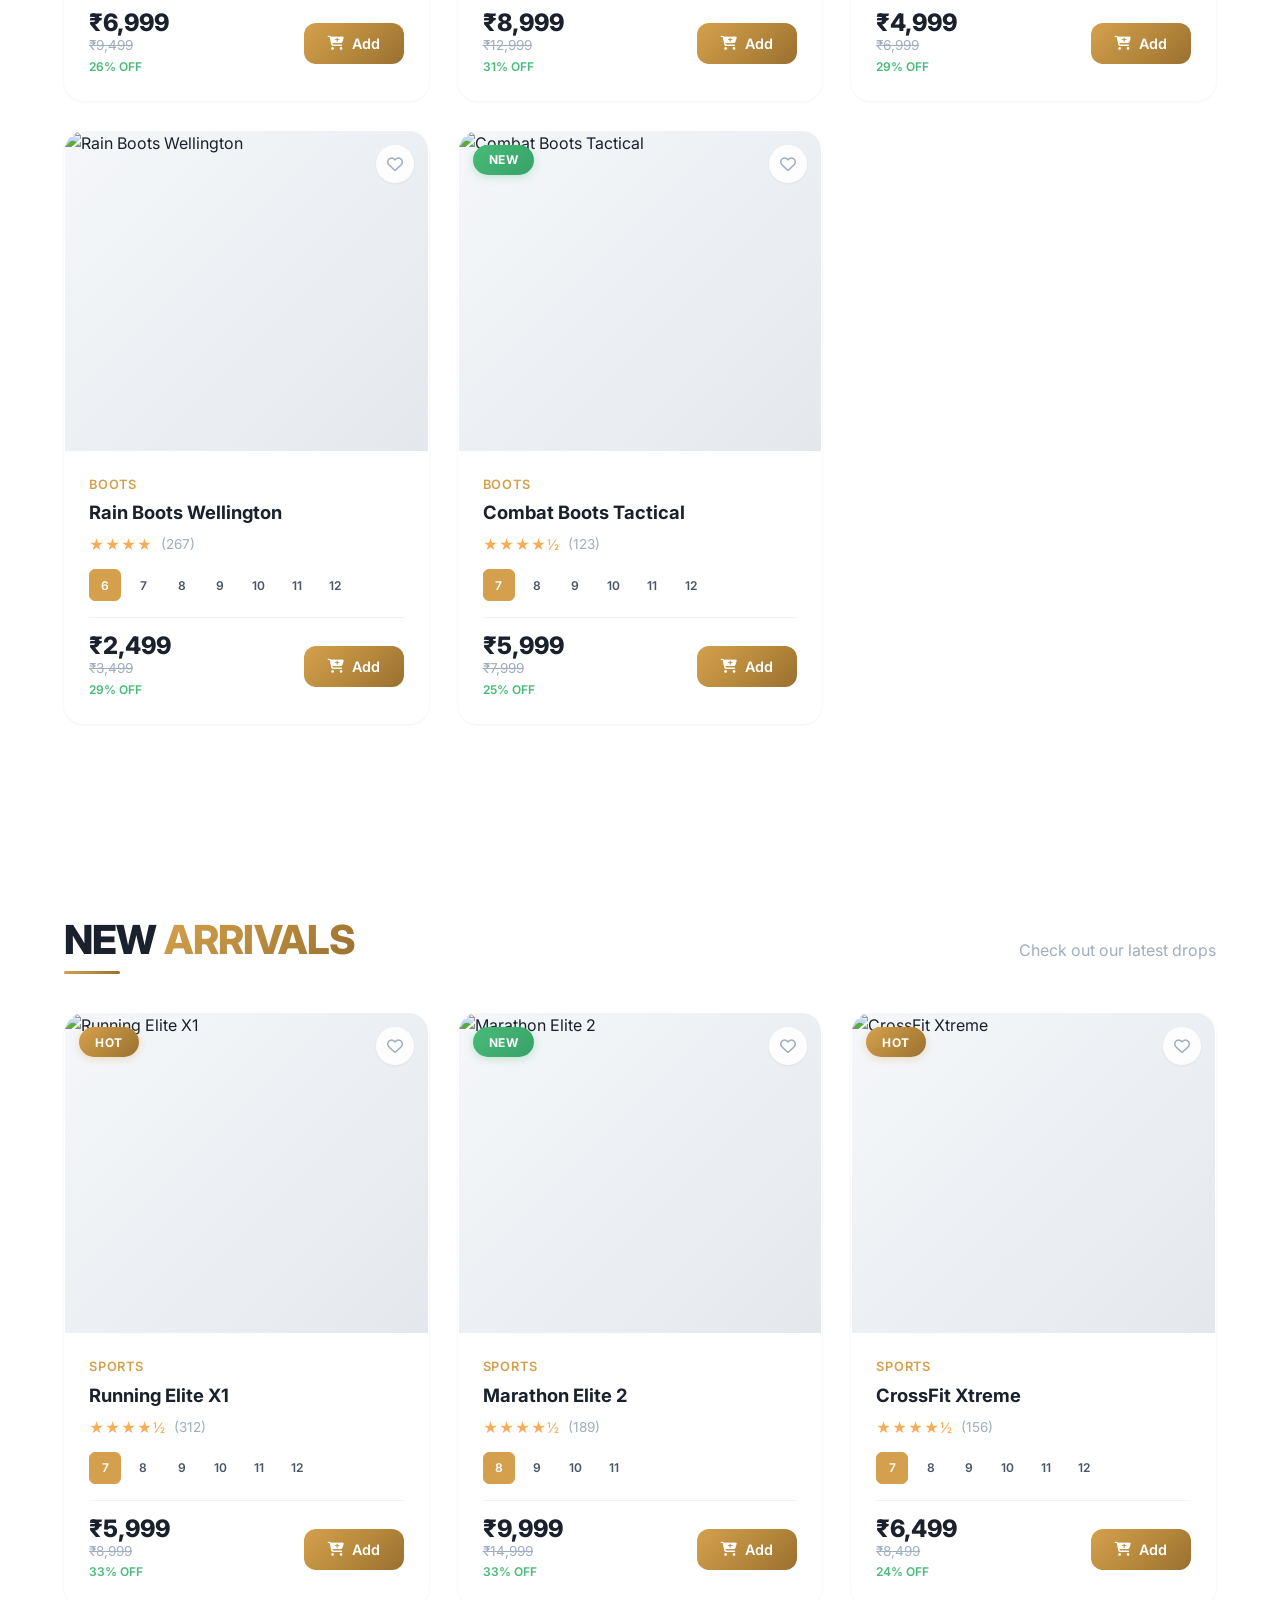
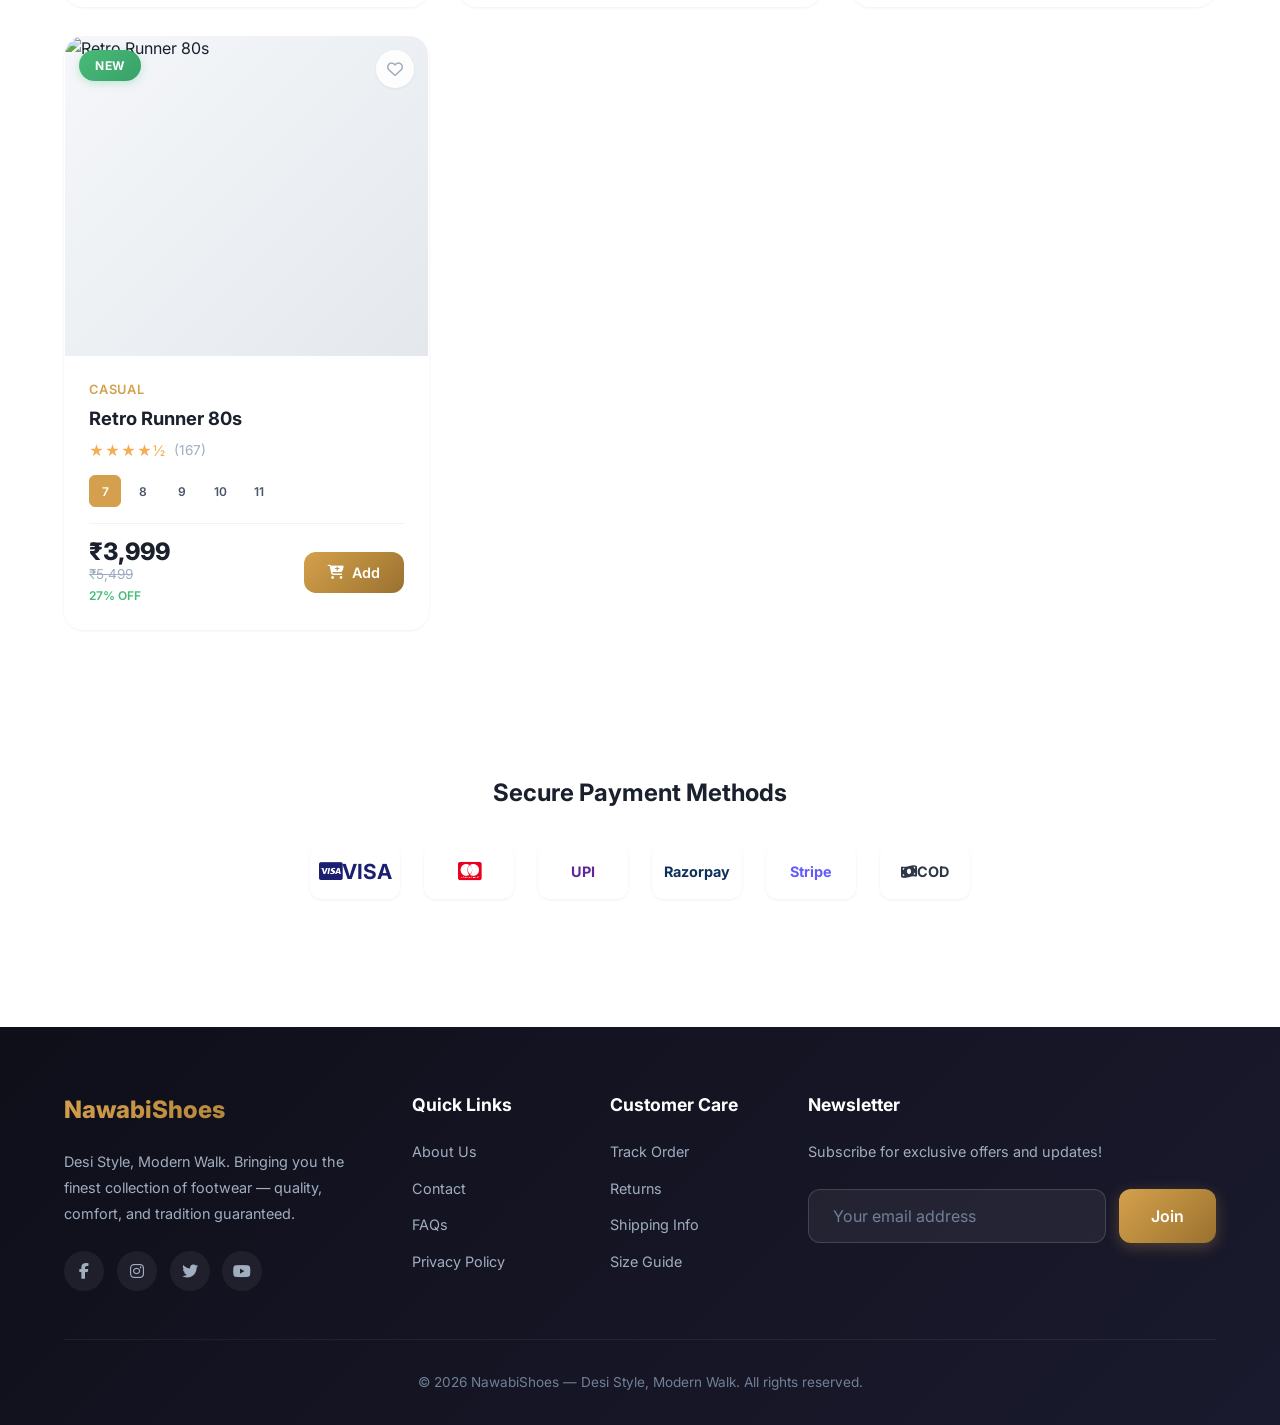
==== commit dd8dff16: "Mobile audit: fix 12 bugs across HTML, CSS, and JS HTML: - Fix missing </div> for products-grid (inv" ====
--- a/index.html
+++ b/index.html
@@ -244,7 +244,7 @@
       </div>
     </div>
     
-    <div class="products-grid" id="productsGrid" data-reveal-stagger>
+    <div class="products-grid" id="productsGrid" data-reveal-stagger></div>
   </section>
 
   <!-- New Arrivals Section -->
--- a/css/style.css
+++ b/css/style.css
@@ -1278,8 +1278,6 @@
   border-top: 1px solid rgba(0, 0, 0, 0.08);
   padding-top: 0.8rem;
   margin-top: 0.8rem;
-}
-
 }
 
 /* Checkout Button */
@@ -2117,141 +2115,35 @@
 /* --- Responsive Design --- */
 
 /* Tablet */
+/* Admin panel responsive — kept here, store breakpoints handled in MOBILE RESPONSIVE section below */
 @media (max-width: 1024px) {
-  .hero-container {
-    grid-template-columns: 1fr;
-    text-align: center;
-  }
-  
-  .hero-content p {
-    margin-left: auto;
-    margin-right: auto;
-  }
-  
-  .hero-buttons {
-    justify-content: center;
-  }
-  
-  .features-bar {
-    grid-template-columns: 1fr 1fr;
-  }
-  
   .admin-sidebar {
     transform: translateX(-100%);
   }
-  
   .admin-sidebar.open {
     transform: translateX(0);
   }
-  
   .admin-main {
     margin-left: 0;
   }
-  
   .admin-mobile-toggle {
     display: flex;
     align-items: center;
     justify-content: center;
   }
-  
-  .footer-content {
-    grid-template-columns: 1fr 1fr;
-  }
-}
-
-/* Mobile */
+}
+
 @media (max-width: 768px) {
-  .nav-links {
-    display: none;
-  }
-  
-  .mobile-menu-btn {
-    display: flex;
-  }
-  
-  .features-bar {
-    grid-template-columns: 1fr;
-  }
-  
-  .section-header {
-    flex-direction: column;
-    align-items: flex-start;
-  }
-  
-  .products-grid {
-    grid-template-columns: 1fr 1fr;
-  }
-  
-  .footer-content {
-    grid-template-columns: 1fr;
-  }
-  
-  .hero-badge {
-    display: none;
-  }
-  
-  .stats-grid {
-    grid-template-columns: 1fr 1fr;
-  }
-  
-  .form-row {
-    grid-template-columns: 1fr;
-  }
-
-  .hero {
-    min-height: auto;
-    padding-top: 6rem;
-  }
-
-  .cta-container h2 {
-    font-size: 1.8rem;
-  }
-
-  .newsletter-form {
-    flex-direction: column;
-  }
-  
-  .profile-card {
-    padding: 1.5rem;
-  }
-
-  .profile-header {
-    flex-direction: column;
-    text-align: center;
-  }
-}
-
-/* Small Mobile */
+  .stats-grid { grid-template-columns: 1fr 1fr; }
+  .form-row   { grid-template-columns: 1fr; }
+  .profile-card { padding: 1.5rem; }
+  .profile-header { flex-direction: column; text-align: center; }
+  .cta-container h2 { font-size: 1.8rem; }
+}
+
 @media (max-width: 480px) {
-  .products-grid {
-    grid-template-columns: 1fr;
-  }
-  
-  .stats-grid {
-    grid-template-columns: 1fr;
-  }
-  
-  .cart-sidebar {
-    max-width: 100%;
-  }
-  
-  .auth-modal {
-    padding: 1.5rem;
-  }
-
-  .admin-main {
-    padding: 1rem;
-  }
-
-  .payment-methods {
-    gap: 0.8rem;
-  }
-  
-  .payment-icon {
-    width: 70px;
-    height: 45px;
-    font-size: 0.8rem;
-  }
+  .stats-grid  { grid-template-columns: 1fr; }
+  .admin-main  { padding: 1rem; }
 }
 
 /* --- Animations --- */
@@ -3340,10 +3232,463 @@
   transform: translateY(100%);
   transition: opacity 0.3s ease, transform 0.3s cubic-bezier(0.22,1,0.36,1);
   z-index: 4;
+  pointer-events: none; /* hidden = not tappable */
 }
 .product-card:hover .qv-trigger {
   opacity: 1;
   transform: translateY(0);
+  pointer-events: auto;
+}
+/* On touch devices show QV trigger always visible */
+@media (hover: none) {
+  .qv-trigger {
+    opacity: 1;
+    transform: translateY(0);
+    pointer-events: auto;
+    font-size: 0.68rem;
+    padding: 0.5rem;
+  }
+}
+
+/* ==========================================================================
+   MOBILE RESPONSIVE — COMPLETE REWRITE
+   Breakpoints: 1024 | 768 | 480 | 375
+   Touch targets: min 44×44px · Fonts: min 16px body · No horizontal scroll
+   ========================================================================== */
+
+/* ── Mobile nav: slide-down panel ────────────────────────────────────────── */
+.nav-links.mobile-open {
+  display: flex !important;
+  flex-direction: column;
+  position: fixed;
+  top: 0; left: 0; right: 0;
+  background: #fff;
+  z-index: 998;
+  padding: 5rem 1.5rem 2rem;
+  gap: 0;
+  box-shadow: 0 20px 60px rgba(0,0,0,0.12);
+  animation: mobileNavIn 0.32s cubic-bezier(0.22,1,0.36,1) both;
+}
+.nav-links.mobile-open li a {
+  display: flex;
+  align-items: center;
+  padding: 1rem 0;
+  font-size: 1.1rem;
+  font-weight: 700;
+  color: #1a202c;
+  border-bottom: 1px solid #f0f0f0;
+  letter-spacing: 0.04em;
+  text-transform: uppercase;
+  min-height: 44px;
+}
+.nav-links.mobile-open li:last-child a { border-bottom: none; }
+@keyframes mobileNavIn {
+  from { opacity: 0; transform: translateY(-16px); }
+  to   { opacity: 1; transform: translateY(0); }
+}
+/* Hamburger X state */
+.mobile-menu-btn.open i::before { content: '\f00d'; }
+/* Nav overlay when menu open */
+.mobile-menu-btn.open ~ * .nav-overlay,
+body.nav-open::after {
+  content: '';
+  position: fixed;
+  inset: 0;
+  z-index: 997;
+  background: rgba(0,0,0,0.3);
+}
+
+/* ── Shared: bottom sheet keyframe ──────────────────────────────────────── */
+@keyframes sheetUp {
+  from { transform: translateY(100%); }
+  to   { transform: translateY(0); }
+}
+
+/* ━━━━━━━━━━━━━━━━━━━━━━━━━━━━━━━━━━━━━━━━━━━━━━━━━━━━━━━
+   TABLET  ≤ 1024px
+   ━━━━━━━━━━━━━━━━━━━━━━━━━━━━━━━━━━━━━━━━━━━━━━━━━━━━━━━ */
+@media (max-width: 1024px) {
+  .hero-container {
+    grid-template-columns: 1fr;
+    text-align: center;
+    gap: 2.5rem;
+  }
+  .hero-content p,
+  .hero-buttons { margin-left: auto; margin-right: auto; }
+  .hero-buttons { justify-content: center; }
+  .hero-image-wrapper { max-width: 460px; margin: 0 auto; }
+  .features-bar { grid-template-columns: repeat(2,1fr); }
+  .footer-content { grid-template-columns: 1fr 1fr; }
+}
+
+/* ━━━━━━━━━━━━━━━━━━━━━━━━━━━━━━━━━━━━━━━━━━━━━━━━━━━━━━━
+   MOBILE  ≤ 768px
+   ━━━━━━━━━━━━━━━━━━━━━━━━━━━━━━━━━━━━━━━━━━━━━━━━━━━━━━━ */
+@media (max-width: 768px) {
+
+  /* ── Announce bar ── */
+  .announce-bar { height: 28px; font-size: 0.68rem; }
+  .announce-bar .announce-track span { padding: 0 1.2rem; }
+  body.has-announce nav#navbar { top: 28px; }
+
+  /* ── Navbar ── */
+  nav#navbar { padding: 0.75rem 4%; }
+  nav#navbar.scrolled { background: rgba(255,255,255,0.98) !important; }
+  .nav-links { display: none; }
+  .mobile-menu-btn { display: flex; min-width: 44px; min-height: 44px; }
+  .logo { font-size: 1.3rem; }
+
+  /* ── Nav icons: keep compact ── */
+  .nav-icons { gap: 0.3rem; }
+  .icon-btn { width: 40px; height: 40px; }
+  #authContainer { gap: 0.3rem; }
+  #authContainer .btn { padding: 0.45rem 0.75rem; font-size: 0.78rem; }
+
+  /* ── Hero ── */
+  .hero {
+    min-height: auto;
+    padding: 5.5rem 4% 3rem;
+  }
+  .hero-container {
+    grid-template-columns: 1fr;
+    text-align: center;
+    gap: 2rem;
+  }
+  .hero-eyebrow { font-size: 0.6rem; letter-spacing: 0.18em; margin-bottom: 1rem; }
+  .hero-content h1 {
+    font-size: clamp(2rem, 10.5vw, 3.2rem);
+    line-height: 1.05;
+    letter-spacing: -0.02em;
+  }
+  .hero-content p {
+    font-size: 0.9rem;
+    line-height: 1.6;
+    max-width: 340px;
+    margin: 0.8rem auto 0;
+  }
+  .hero-hindi { font-size: 0.8rem; margin-top: 0.3rem; }
+  .hero-buttons {
+    flex-direction: column;
+    align-items: center;
+    gap: 0.65rem;
+    margin-top: 1.5rem;
+  }
+  .hero-buttons .btn {
+    width: 100%;
+    max-width: 300px;
+    justify-content: center;
+    min-height: 48px;
+    font-size: 0.9rem;
+  }
+  .hero-image-wrapper {
+    max-width: 280px;
+    margin: 0 auto;
+    order: -1; /* image above text on mobile */
+  }
+  .hero-badge { display: none; }
+  .hero-blob  { display: none; }
+
+  /* ── Trust strip ── */
+  .trust-strip {
+    display: flex;
+    flex-wrap: wrap;
+    justify-content: center;
+    gap: 0.6rem 1.2rem;
+    padding: 0.9rem 4%;
+  }
+  .trust-item   { font-size: 0.72rem; gap: 0.35rem; }
+  .trust-flag   { font-size: 0.95rem; }
+  .trust-divider{ display: none; }
+
+  /* ── Features bar ── */
+  .features-bar { grid-template-columns: 1fr 1fr; gap: 0.8rem; padding: 1.5rem 4%; }
+  .feature-card { padding: 1rem; gap: 0.7rem; }
+  .feature-icon { width: 38px; height: 38px; font-size: 1rem; }
+  .feature-text h4 { font-size: 0.85rem; }
+  .feature-text p  { font-size: 0.75rem; }
+
+  /* ── Sections ── */
+  .section { padding: 3rem 4%; }
+  .section-header { margin-bottom: 1.5rem; gap: 0.8rem; }
+  .section-title  { font-size: 1.4rem; letter-spacing: -0.01em; }
+  .section-subtitle { font-size: 0.85rem; }
+
+  /* ── Search bar ── */
+  .search-bar input { font-size: 0.88rem; padding: 0.6rem 0.9rem; }
+
+  /* ── Filter tabs: touch-scrollable strip ── */
+  .filter-tabs {
+    display: flex;
+    flex-wrap: nowrap;
+    overflow-x: auto;
+    -webkit-overflow-scrolling: touch;
+    scrollbar-width: none;
+    gap: 0.4rem;
+    padding: 0.2rem 0 0.6rem;
+    margin: 0 -4%;
+    padding-left: 4%;
+    padding-right: 4%;
+  }
+  .filter-tabs::-webkit-scrollbar { display: none; }
+  .filter-tab {
+    flex-shrink: 0;
+    padding: 0.5rem 1rem;
+    font-size: 0.75rem;
+    min-height: 36px;
+    white-space: nowrap;
+  }
+
+  /* ── Hero image: remove 3D perspective tilt (looks skewed when centered) ── */
+  .hero-image-wrapper img {
+    transform: none !important;
+  }
+
+  /* ── Product grid: 2-col on 768 ── */
+  .products-grid {
+    grid-template-columns: repeat(2, 1fr);
+    gap: 0.75rem;
+  }
+  .product-card { border-radius: 14px; }
+  .product-image-wrap { height: 160px; }
+  .product-name  { font-size: 0.82rem; line-height: 1.3; }
+  .current-price { font-size: 0.95rem; }
+  .product-sizes { gap: 0.3rem; flex-wrap: wrap; }
+  .size-option   { padding: 0.25rem 0.5rem; font-size: 0.7rem; min-height: 30px; }
+  .add-cart-btn  { padding: 0.5rem 0.7rem; font-size: 0.78rem; min-height: 40px; }
+  .product-footer { gap: 0.4rem; }
+
+  /* ── Cart: bottom sheet ── */
+  .cart-sidebar {
+    top: auto !important;
+    bottom: -100% !important;
+    right: 0 !important;
+    left: 0 !important;
+    width: 100% !important;
+    max-width: 100% !important;
+    height: auto !important;
+    max-height: 85vh !important;
+    border-radius: 20px 20px 0 0 !important;
+    border-left: none !important;
+    border-top: 1px solid rgba(0,0,0,0.08) !important;
+    box-shadow: 0 -8px 40px rgba(0,0,0,0.15) !important;
+    transition: bottom 0.4s cubic-bezier(0.22,1,0.36,1) !important;
+    overflow-y: auto !important;
+  }
+  .cart-sidebar.active { bottom: 0 !important; }
+  .cart-sidebar::before {
+    content: '';
+    display: block;
+    width: 40px; height: 5px;
+    background: #d0d0d0;
+    border-radius: 3px;
+    margin: 0.75rem auto 0;
+    flex-shrink: 0;
+  }
+  .cart-header { padding: 0.8rem 1.2rem; }
+  .cart-items  { padding: 0.5rem 1rem; }
+  .cart-footer { padding: 1rem 1.2rem; }
+  .cart-item   { gap: 0.75rem; }
+  .cart-item-img { width: 60px; height: 60px; border-radius: 10px; }
+  /* Cart items: animate from below (bottom sheet context, not from right) */
+  .cart-sidebar.active .cart-item {
+    animation: cartItemRise 0.45s cubic-bezier(0.22,1,0.36,1) both;
+  }
+  @keyframes cartItemRise {
+    from { opacity: 0; transform: translateY(20px); }
+    to   { opacity: 1; transform: translateY(0); }
+  }
+  /* Qty buttons: 44px touch target */
+  .qty-btn { min-width: 44px; min-height: 44px; }
+
+  /* ── Auth modal: bottom sheet ── */
+  .auth-overlay {
+    padding: 0;
+    align-items: flex-end;
+  }
+  .auth-modal {
+    border-radius: 20px 20px 0 0 !important;
+    max-height: 94vh;
+    overflow-y: auto;
+    width: 100% !important;
+    max-width: 100% !important;
+    padding: 0.5rem 1.5rem 2.5rem !important;
+    animation: sheetUp 0.38s cubic-bezier(0.22,1,0.36,1) both;
+  }
+  /* visible drag handle pill */
+  .auth-modal::before {
+    content: '';
+    display: block;
+    width: 40px; height: 5px;
+    background: #d0d0d0;
+    border-radius: 3px;
+    margin: 0.7rem auto 1rem;
+  }
+  /* close button: keep absolute but shift below the handle pill */
+  .auth-modal .close-btn {
+    position: absolute !important;
+    top: 1.1rem !important;
+    right: 1.2rem !important;
+  }
+
+  /* ── Quick View: bottom sheet ── */
+  .qv-overlay {
+    padding: 0;
+    align-items: flex-end;
+  }
+  .qv-modal {
+    display: flex !important;
+    flex-direction: column !important;
+    grid-template-columns: unset !important;
+    border-radius: 20px 20px 0 0 !important;
+    max-height: 92vh;
+    overflow-y: auto;
+    width: 100% !important;
+    transform: translateY(100%) !important;
+    transition: transform 0.4s cubic-bezier(0.22,1,0.36,1) !important;
+  }
+  .qv-overlay.open .qv-modal {
+    transform: translateY(0) !important;
+  }
+  .qv-modal::before {
+    content: '';
+    display: block;
+    width: 40px; height: 5px;
+    background: #d0d0d0;
+    border-radius: 3px;
+    margin: 0.75rem auto 0;
+    flex-shrink: 0;
+  }
+  .qv-image-col {
+    border-radius: 0;
+    height: 220px;
+    min-height: 220px;
+    flex-shrink: 0;
+  }
+  .qv-image-col img { min-height: 220px; max-height: 220px; object-fit: cover; }
+  .qv-info-col  { padding: 1.2rem 1.2rem 2.5rem; }
+  .qv-name      { font-size: 1.2rem; }
+  .qv-price     { font-size: 1.4rem; }
+  .qv-size-btn  { min-height: 44px; min-width: 44px; }
+  .qv-add-btn   { min-height: 52px; font-size: 1rem; }
+
+  /* ── Footer ── */
+  .footer-content { grid-template-columns: 1fr; gap: 2rem; }
+  .footer { padding: 3rem 4% 1.5rem; }
+  .newsletter-form { flex-direction: column; gap: 0.7rem; }
+  .newsletter-form input { width: 100%; }
+  .newsletter-form .btn  { width: 100%; justify-content: center; }
+
+  /* ── Floating buttons ── */
+  #whatsappBtn  { bottom: 5rem; right: 1rem; width: 50px; height: 50px; font-size: 1.4rem; }
+  .back-to-top  { bottom: 1rem; right: 1rem; width: 40px; height: 40px; }
+
+  /* ── Page loader ── */
+  .loader-logo    { font-size: 1.6rem; }
+  .loader-tagline { font-size: 0.6rem; letter-spacing: 0.2em; }
+  .loader-bar     { width: 90px; }
+
+  /* ── Countdown badge ── */
+  .card-countdown { font-size: 0.58rem; padding: 0.16rem 0.4rem; top: 2.5rem; }
+}
+
+/* ━━━━━━━━━━━━━━━━━━━━━━━━━━━━━━━━━━━━━━━━━━━━━━━━━━━━━━━
+   SMALL PHONE  ≤ 480px
+   ━━━━━━━━━━━━━━━━━━━━━━━━━━━━━━━━━━━━━━━━━━━━━━━━━━━━━━━ */
+@media (max-width: 480px) {
+
+  /* ── Hero ── */
+  .hero { padding: 4.8rem 4% 2.5rem; }
+  .hero-content h1 { font-size: clamp(1.8rem, 11.5vw, 2.8rem); }
+  .hero-image-wrapper { max-width: 240px; }
+
+  /* ── Product grid: 2 col even at 480 ── */
+  .products-grid {
+    grid-template-columns: repeat(2,1fr);
+    gap: 0.6rem;
+  }
+  .product-image-wrap { height: 140px; }
+  .product-info { padding: 0.65rem 0.6rem; }
+  .product-name  { font-size: 0.78rem; }
+  .product-sizes { display: none; } /* hide sizes on tiny cards */
+  .product-footer { flex-direction: column; align-items: flex-start; gap: 0.4rem; }
+  .add-cart-btn { width: 100%; justify-content: center; }
+
+  /* ── Features bar: single col ── */
+  .features-bar { grid-template-columns: 1fr; }
+
+  /* ── Trust strip: 2-col grid ── */
+  .trust-strip { display: grid; grid-template-columns: 1fr 1fr; gap: 0.5rem; }
+
+  /* ── Auth container: icon only ── */
+  #authContainer .btn-ghost { display: none; }
+  #authContainer .btn-primary { padding: 0.45rem 0.85rem; font-size: 0.78rem; }
+
+  /* ── Section ── */
+  .section { padding: 2.5rem 3.5%; }
+  .section-title { font-size: 1.25rem; }
+
+  /* ── Payment strip ── */
+  .payment-methods { gap: 0.6rem; flex-wrap: wrap; justify-content: center; }
+  .payment-icon { font-size: 0.85rem; padding: 0.4rem 0.7rem; }
+}
+
+/* ━━━━━━━━━━━━━━━━━━━━━━━━━━━━━━━━━━━━━━━━━━━━━━━━━━━━━━━
+   TINY PHONE  ≤ 375px
+   ━━━━━━━━━━━━━━━━━━━━━━━━━━━━━━━━━━━━━━━━━━━━━━━━━━━━━━━ */
+@media (max-width: 375px) {
+  .hero { padding: 4.5rem 3.5% 2rem; }
+  .hero-content h1 { font-size: 1.75rem; }
+  .hero-buttons .btn { max-width: 100%; }
+  .section { padding: 2rem 3.5%; }
+  .products-grid { gap: 0.5rem; }
+  .logo { font-size: 1.15rem; }
+  #authContainer .btn-primary { font-size: 0.72rem; padding: 0.4rem 0.65rem; }
+}
+
+/* ━━━━━━━━━━━━━━━━━━━━━━━━━━━━━━━━━━━━━━━━━━━━━━━━━━━━━━━
+   TOUCH DEVICE — disable hover transforms (prevent sticky lift after tap)
+   ━━━━━━━━━━━━━━━━━━━━━━━━━━━━━━━━━━━━━━━━━━━━━━━━━━━━━━━ */
+@media (hover: none) {
+  .product-card:hover        { transform: none; box-shadow: var(--shadow-sm); }
+  .product-card:hover .product-image-wrap img { transform: none; filter: none; }
+  .product-card:hover .product-image-wrap::after { opacity: 0; }
+  .product-card:hover::before { opacity: 0; }
+  .icon-btn:hover            { transform: none; background: rgba(255,255,255,0.8); color: var(--text-primary); }
+  .btn-primary:hover         { transform: none; }
+  .btn-secondary:hover       { transform: none; }
+  .btn-outline:hover         { transform: none; }
+  .feature-card:hover        { transform: none; }
+  .payment-icon:hover        { transform: none; }
+  .nav-user-btn:hover        { transform: none; }
+  .wishlist-btn:hover        { transform: none; }
+  .add-cart-btn:hover        { transform: none; }
+}
+
+/* ━━━━━━━━━━━━━━━━━━━━━━━━━━━━━━━━━━━━━━━━━━━━━━━━━━━━━━━
+   MOBILE NAV — dark backdrop overlay when open
+   ━━━━━━━━━━━━━━━━━━━━━━━━━━━━━━━━━━━━━━━━━━━━━━━━━━━━━━━ */
+body.nav-open {
+  overflow: hidden;
+}
+body.nav-open::after {
+  content: '';
+  position: fixed;
+  inset: 0;
+  z-index: 997;
+  background: rgba(0,0,0,0.4);
+  animation: pageFadeIn 0.25s ease both;
+}
+
+/* ━━━━━━━━━━━━━━━━━━━━━━━━━━━━━━━━━━━━━━━━━━━━━━━━━━━━━━━
+   PROFILE DROPDOWN — prevent overflow on narrow screens
+   ━━━━━━━━━━━━━━━━━━━━━━━━━━━━━━━━━━━━━━━━━━━━━━━━━━━━━━━ */
+@media (max-width: 480px) {
+  .profile-dropdown {
+    right: 0;
+    min-width: unset;
+    width: calc(100vw - 2rem);
+    max-width: 320px;
+  }
 }
 
 /* --- Respect reduced motion --- */
